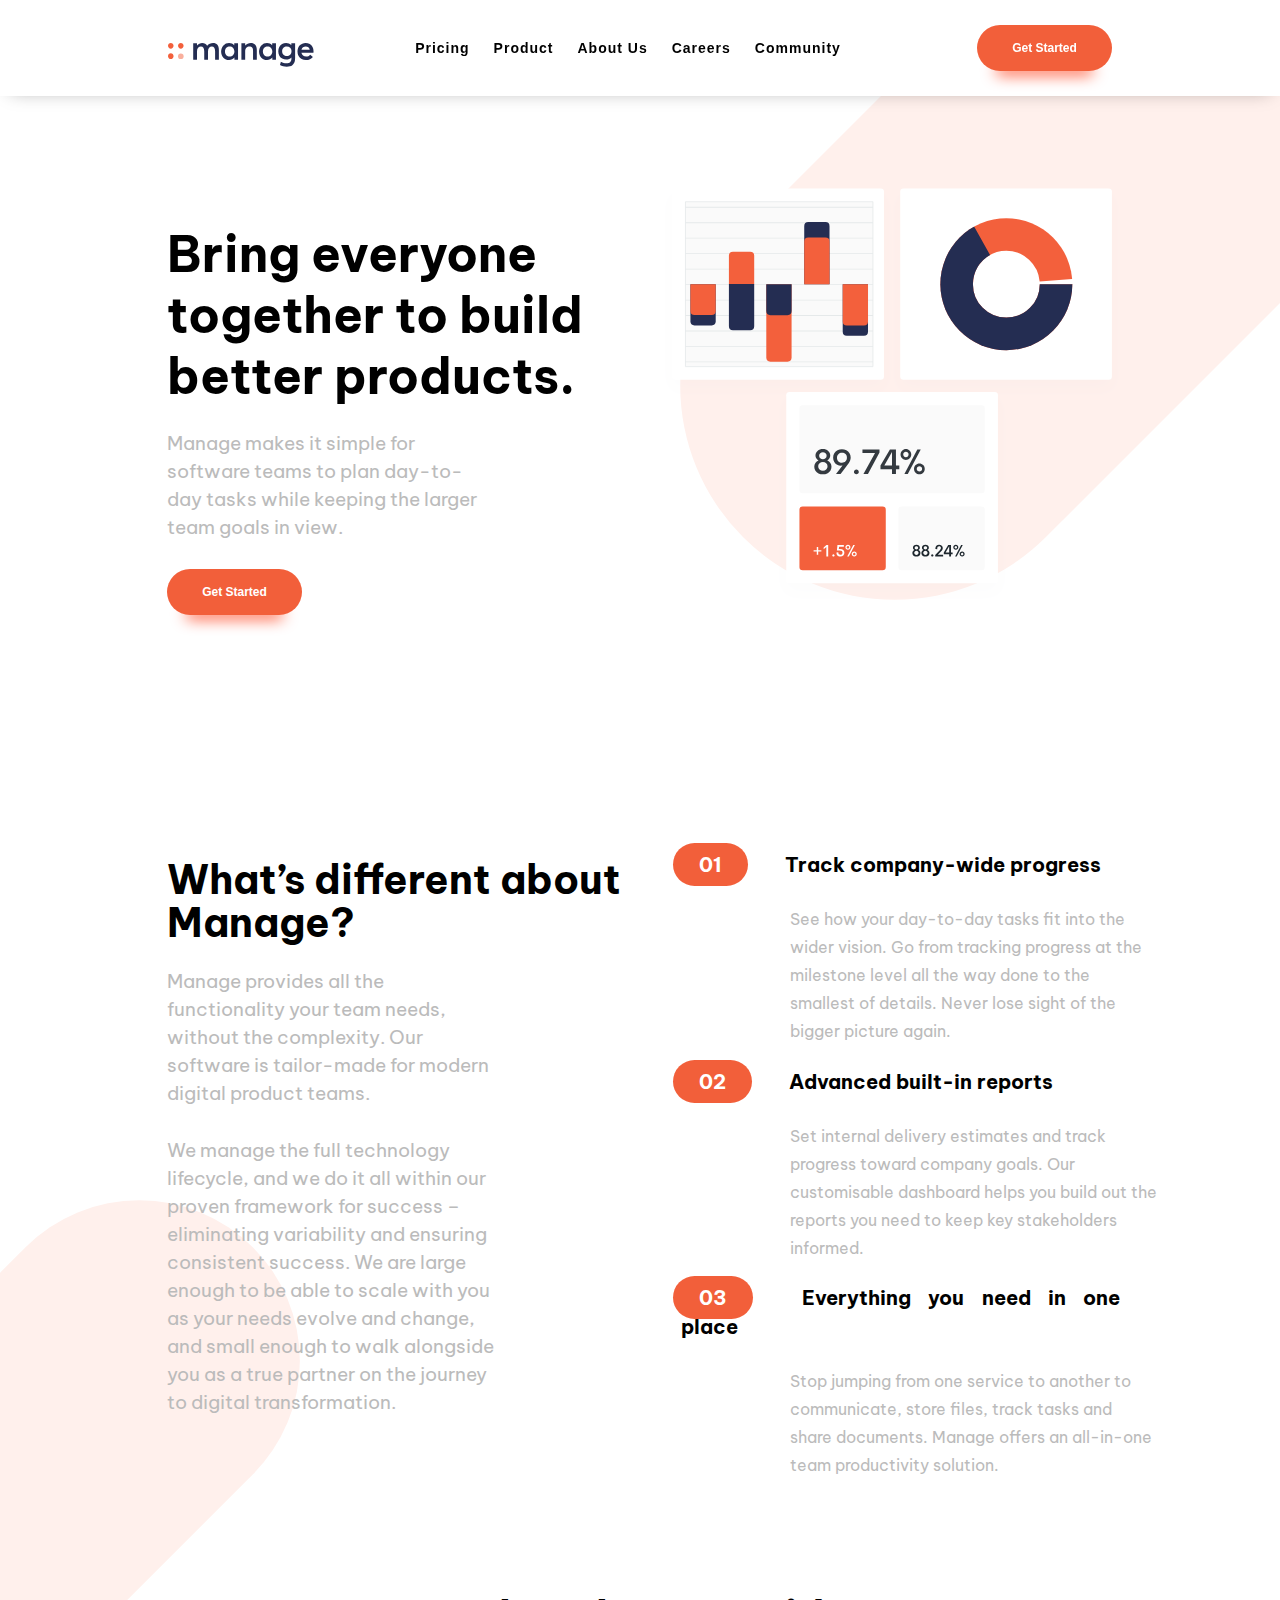
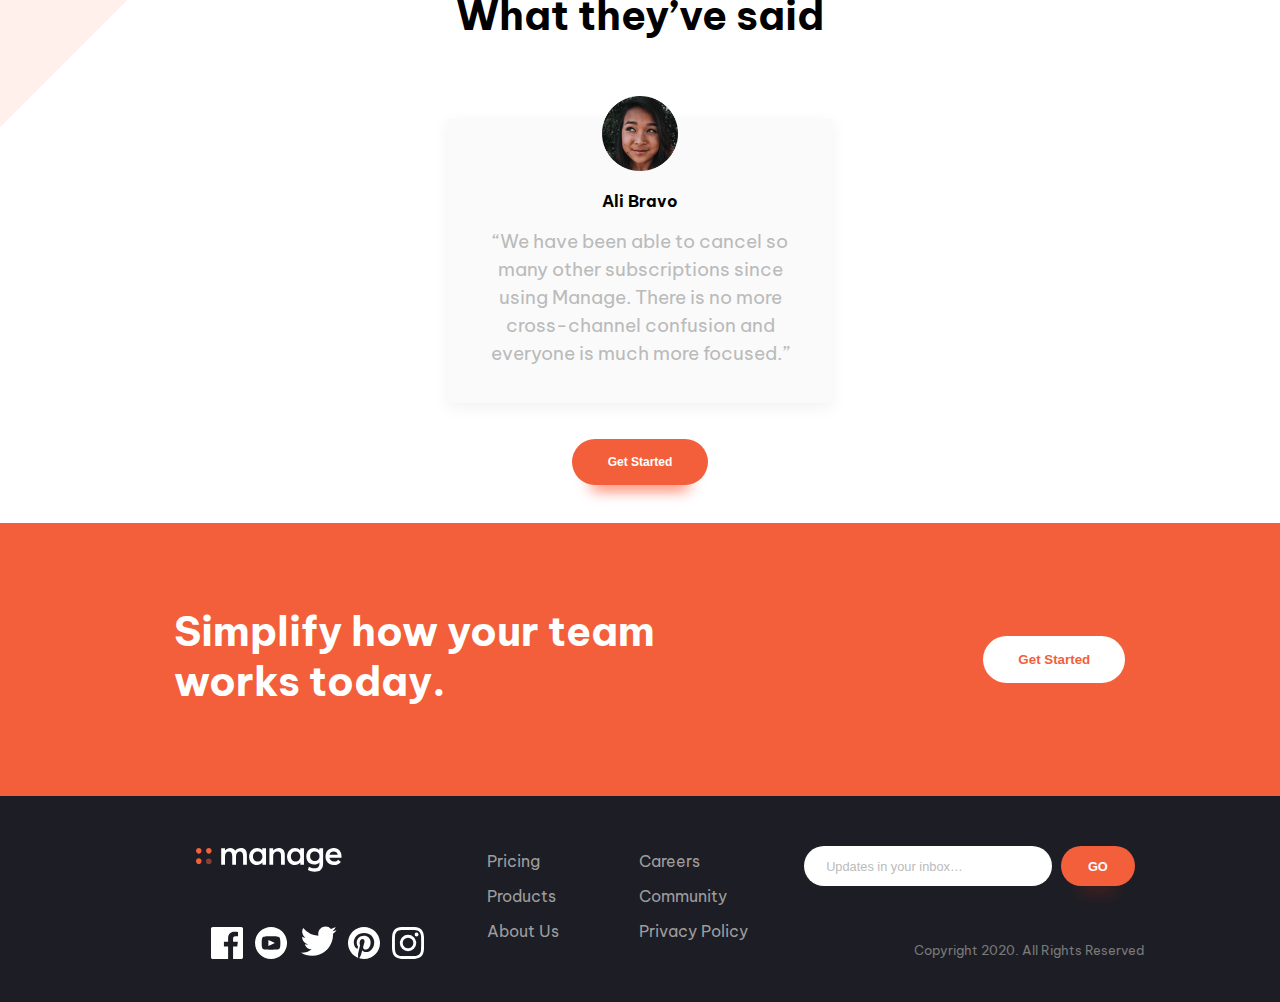
==== index.html @ 32598c89 "Styled locations section on about page" ====
<!DOCTYPE html>
<html lang="en">
<head>
  <meta charset="UTF-8">
  <meta name="viewport" content="width=device-width, initial-scale=1.0"> 

  <link rel="icon" type="image/png" sizes="32x32" href="images/favicon-32x32.png">
  <link href="https://fonts.googleapis.com/css2?family=Be+Vietnam:wght@400;500;700&display=swap" rel="stylesheet"> 
  <link rel="stylesheet" href="styles/style.css">
  <title>Frontend Mentor | Manage landing page</title>
</head>
<body>
  <div class="bg-container">
    <div class="container">
      <div class="header-container">
        <header class="logo">
          <a href="#"><svg xmlns="http://www.w3.org/2000/svg" width="146" height="24"><g fill="none" fill-rule="evenodd"><path fill="#242D52" fill-rule="nonzero" d="M40.014 16.809V8.553c0-1.577.366-2.82 1.098-3.73.733-.91 1.65-1.365 2.75-1.365 2.158 0 3.237 1.577 3.237 4.731v8.62h3.782v-9.58c0-2.415-.5-4.22-1.503-5.417C48.376.615 46.945.017 45.084.017c-1.222 0-2.34.234-3.352.703a6.833 6.833 0 00-2.56 2.043h-.066C38.126.932 36.486.017 34.184.017c-.969 0-1.902.217-2.799.653a6.976 6.976 0 00-2.353 1.878h-.05V.265H25.2v16.527h3.782V8.553c0-1.577.372-2.82 1.115-3.73.743-.91 1.693-1.365 2.849-1.365 2.19 0 3.286 1.577 3.286 4.731v8.62h3.782zm21.101.248c2.246 0 3.997-.827 5.252-2.482h.05v2.217h3.616V.265h-3.782V2.25h-.066C64.93.761 63.23.017 61.082.017a7.76 7.76 0 00-5.681 2.415c-.705.75-1.26 1.66-1.668 2.73a9.589 9.589 0 00-.611 3.44c0 1.258.203 2.416.61 3.475.408 1.059.964 1.952 1.669 2.68a7.348 7.348 0 002.535 1.696 8.325 8.325 0 003.18.604zm.595-3.441c-1.399 0-2.538-.466-3.419-1.398-.88-.932-1.321-2.132-1.321-3.599 0-1.555.454-2.804 1.362-3.747.909-.943 2.04-1.414 3.394-1.414 1.343 0 2.458.493 3.345 1.48.886.988 1.33 2.215 1.33 3.681 0 1.467-.455 2.667-1.363 3.599-.909.932-2.018 1.398-3.328 1.398zm27.112 3.193V7.064c0-2.393-.536-4.166-1.61-5.319C86.14.593 84.655.017 82.762.017a7.373 7.373 0 00-3.056.645 6.958 6.958 0 00-2.477 1.87h-.05V.264h-3.782v16.527h3.782V8.487c0-1.588.388-2.823 1.164-3.706.777-.882 1.814-1.323 3.113-1.323.595 0 1.104.077 1.528.231.424.155.796.406 1.115.753.32.348.556.819.71 1.415.154.595.231 1.323.231 2.183v8.769h3.782zm10.218.248c2.246 0 3.996-.827 5.252-2.482h.05v2.217h3.616V.265h-3.782V2.25h-.066C102.855.761 101.154.017 99.007.017a7.76 7.76 0 00-5.682 2.415c-.704.75-1.26 1.66-1.668 2.73a9.589 9.589 0 00-.61 3.44c0 1.258.203 2.416.61 3.475.408 1.059.964 1.952 1.668 2.68a7.348 7.348 0 002.536 1.696 8.325 8.325 0 003.179.604zm.594-3.441c-1.398 0-2.538-.466-3.418-1.398-.881-.932-1.322-2.132-1.322-3.599 0-1.555.455-2.804 1.363-3.747.908-.943 2.04-1.414 3.394-1.414 1.343 0 2.458.493 3.344 1.48.886.988 1.33 2.215 1.33 3.681 0 1.467-.455 2.667-1.363 3.599-.908.932-2.018 1.398-3.328 1.398zm19.07 10.125c1.2 0 2.274-.14 3.22-.422.947-.281 1.743-.673 2.387-1.175a6.385 6.385 0 001.602-1.844 8.14 8.14 0 00.916-2.383c.188-.86.281-1.803.281-2.829V.265h-3.782v1.737h-.066a7.059 7.059 0 00-2.353-1.49A7.62 7.62 0 00118.142 0c-1.508 0-2.862.358-4.062 1.075-1.2.717-2.134 1.713-2.8 2.987-.666 1.273-.999 2.705-.999 4.293 0 1.61.35 3.038 1.049 4.285.699 1.246 1.66 2.203 2.882 2.87 1.222.667 2.598 1.001 4.129 1.001 2.047 0 3.716-.673 5.004-2.018h.066v1.753c0 1.17-.43 2.14-1.288 2.912-.86.772-2.07 1.158-3.634 1.158-1.068 0-2.006-.132-2.816-.397-.809-.265-1.742-.678-2.799-1.24l-.892 3.341c.925.552 1.966.976 3.122 1.274 1.156.298 2.356.447 3.6.447zm.132-10.72c-1.365 0-2.491-.434-3.377-1.3-.887-.865-1.33-2.026-1.33-3.482 0-1.4.435-2.542 1.305-3.425.87-.882 2.004-1.323 3.402-1.323 1.332 0 2.442.435 3.328 1.307.886.871 1.33 2.002 1.33 3.391 0 1.401-.433 2.556-1.297 3.466-.864.91-1.985 1.365-3.361 1.365zm19.086 4.036c1.542 0 2.899-.281 4.071-.844 1.173-.562 2.133-1.323 2.882-2.283l-2.642-2.266c-1.035 1.301-2.406 1.952-4.113 1.952-1.21 0-2.237-.337-3.08-1.01-.842-.672-1.384-1.593-1.627-2.762h12.024c.066-.397.099-.9.099-1.506 0-1.599-.325-3.027-.975-4.285a7.198 7.198 0 00-2.807-2.961c-1.222-.717-2.632-1.075-4.228-1.075a8.191 8.191 0 00-3.188.62c-.99.414-1.844.99-2.56 1.729-.715.739-1.277 1.638-1.684 2.696-.407 1.06-.611 2.212-.611 3.458 0 1.688.369 3.185 1.106 4.492.738 1.307 1.746 2.308 3.023 3.003 1.277.695 2.714 1.042 4.31 1.042zm3.815-10.274h-8.257c.264-1.059.776-1.878 1.535-2.457.76-.579 1.663-.868 2.709-.868 1.057 0 1.93.298 2.618.893.688.596 1.153 1.406 1.395 2.432z"/><g fill="#F3603C"><path d="M2.786 10.286c1.538 0 2.785 1.279 2.785 2.857C5.571 14.72 4.324 16 2.786 16 1.247 16 0 14.72 0 13.143c0-1.578 1.247-2.857 2.786-2.857zM2.786 0C4.324 0 5.57 1.28 5.57 2.857c0 1.578-1.247 2.857-2.785 2.857C1.247 5.714 0 4.435 0 2.857 0 1.28 1.247 0 2.786 0zm10.028 0C14.353 0 15.6 1.28 15.6 2.857c0 1.578-1.247 2.857-2.786 2.857-1.538 0-2.785-1.279-2.785-2.857C10.029 1.28 11.276 0 12.814 0z"/><ellipse cx="12.814" cy="13.257" opacity=".5" rx="2.786" ry="2.857"/></g></g></svg></a>
        </header>
  
        <nav>
          <ul class="nav-links">
            <li><a href="#">Pricing</a></li>
            <li><a href="#">Product</a></li>
            <li><a href="about.html">About Us</a></li>
            <li><a href="#">Careers</a></li>
            <li><a href="#">Community</a></li>
          </ul>
        </nav>

        <div class="burger hide-for-desktop">
          <div class="line1"></div>
          <div class="line2"></div>
          <div class="line3"></div>
        </div>
  
        <button class="hide-for-mobile button button-fixed">
          Get Started
        </button>
      </div><!--header-container-->
    </div><!--container-->
    
    <div class="hero-headline-container-mobile hero-headline-container-desktop">
      <div class="hero">
        <svg xmlns="http://www.w3.org/2000/svg" xmlns:xlink="http://www.w3.org/1999/xlink" viewBox="0 -41 581 581"><defs><filter id="c" width="126.9%" height="129.8%" x="-13.5%" y="-10.6%" filterUnits="objectBoundingBox"><feOffset dy="10" in="SourceAlpha" result="shadowOffsetOuter1"/><feGaussianBlur in="shadowOffsetOuter1" result="shadowBlurOuter1" stdDeviation="10"/><feColorMatrix in="shadowBlurOuter1" values="0 0 0 0 0.311765745 0 0 0 0 0.336514196 0 0 0 0 0.386011096 0 0 0 0.03 0"/></filter><filter id="e" width="126.9%" height="129.8%" x="-13.5%" y="-10.6%" filterUnits="objectBoundingBox"><feOffset dy="10" in="SourceAlpha" result="shadowOffsetOuter1"/><feGaussianBlur in="shadowOffsetOuter1" result="shadowBlurOuter1" stdDeviation="10"/><feColorMatrix in="shadowBlurOuter1" values="0 0 0 0 0.311765745 0 0 0 0 0.336514196 0 0 0 0 0.386011096 0 0 0 0.03 0"/></filter><filter id="i" width="126.9%" height="129.8%" x="-13.5%" y="-10.6%" filterUnits="objectBoundingBox"><feOffset dy="10" in="SourceAlpha" result="shadowOffsetOuter1"/><feGaussianBlur in="shadowOffsetOuter1" result="shadowBlurOuter1" stdDeviation="10"/><feColorMatrix in="shadowBlurOuter1" values="0 0 0 0 0.311765745 0 0 0 0 0.336514196 0 0 0 0 0.386011096 0 0 0 0.03 0"/></filter><rect id="d" width="260" height="235" x="0" y="0" rx="4"/><rect id="f" width="260" height="235" x="0" y="0" rx="4"/><rect id="j" width="260" height="235" x="0" y="0" rx="4"/><ellipse id="a" cx="81.039" cy="81.034" rx="81.039" ry="81.034"/><ellipse id="b" cx="81.039" cy="81.034" rx="81.039" ry="81.034"/><mask id="g" width="162.078" height="162.069" x="0" y="0" fill="#fff" maskContentUnits="userSpaceOnUse" maskUnits="objectBoundingBox"><use xlink:href="#a"/></mask><mask id="h" width="162.078" height="162.069" x="0" y="0" fill="#fff" maskContentUnits="userSpaceOnUse" maskUnits="objectBoundingBox"><use xlink:href="#b"/></mask></defs><g fill="none" fill-rule="evenodd" transform="translate(20 10)"><use fill="#000" filter="url(#c)" xlink:href="#d"/><use fill="#FFF" xlink:href="#d"/><path fill="#FAFAFA" stroke="#E5E9EA" d="M16.208 16.207h230.286v202.586H16.208z"/><path fill="#E5E9EA" d="M16.208 117.5h230.286v1H16.208zM16.208 136.493h230.286v1H16.208zM16.208 155.485h230.286v1H16.208zM16.208 174.477h230.286v1H16.208zM16.208 41.53h230.286v1H16.208zM16.208 22.538h230.286v1H16.208zM16.208 60.523h230.286v1H16.208zM16.208 79.515h230.286v1H16.208zM16.208 98.508h230.286v1H16.208zM16.208 193.47h230.286v1H16.208zM16.208 212.462h230.286v1H16.208z"/><path fill="#242D52" d="M22.286 117.5h31.065v45.647a5 5 0 01-5 5H27.286a5 5 0 01-5-5V117.5z"/><path fill="#F3603C" d="M22.286 117.5h31.065v32.985a5 5 0 01-5 5H27.286a5 5 0 01-5-5V117.5zM69.558 117.234h31.065V82.658a5 5 0 00-5-5H74.558a5 5 0 00-5 5v34.576z"/><path fill="#242D52" d="M69.558 117.234h31.065v51.99a5 5 0 01-5 5H74.558a5 5 0 01-5-5v-51.99zM162.078 117.5h31.065V46.193a5 5 0 00-5-5h-21.065a5 5 0 00-5 5V117.5z"/><path fill="#F3603C" d="M162.078 117.5h31.065V65.27a5 5 0 00-5-5h-21.065a5 5 0 00-5 5v52.23z"/><g><path fill="#242D52" d="M209.351 117.5h31.065v58.477a5 5 0 01-5 5H214.35a5 5 0 01-5-5V117.5z"/><path fill="#F3603C" d="M209.351 117.5h31.065v45.782a5 5 0 01-5 5H214.35a5 5 0 01-5-5V117.5z"/></g><g><path fill="#F3603C" d="M115.481 117.5h31.065v90.216a5 5 0 01-5 5H120.48a5 5 0 01-5-5V117.5z"/><path fill="#242D52" d="M115.481 117.5h31.065v33.086a5 5 0 01-5 5H120.48a5 5 0 01-5-5V117.5z"/></g><g transform="translate(280)"><use fill="#000" filter="url(#e)" xlink:href="#f"/><use fill="#FFF" xlink:href="#f"/><g transform="translate(49.299 36.466)"><ellipse cx="81.039" cy="81.034" stroke="#FFF" stroke-width="40" rx="61.039" ry="61.034"/><use stroke="#F3603C" stroke-dasharray="502" stroke-width="80" mask="url(#g)" xlink:href="#a"/><use stroke="#242D52" stroke-dasharray="340" stroke-width="80" mask="url(#h)" xlink:href="#b"/></g></g><g transform="translate(140 250)"><use fill="#000" filter="url(#i)" xlink:href="#j"/><use fill="#FFF" xlink:href="#j"/><g transform="translate(16.208 140.46)"><rect width="106.026" height="78.333" fill="#F3603C" rx="4"/><path fill="#FFF" fill-rule="nonzero" d="M23.044 59.413v-3.907h3.897v-1.78h-3.897v-3.908h-1.781v3.907h-3.908v1.78h3.908v3.908h1.78zm12.264 2.038V47.345H33.15l-3.433 2.997v2.374l3.314-2.977V61.45h2.276zm6.437.198c.382 0 .71-.135.984-.406.274-.27.41-.597.41-.98 0-.382-.136-.71-.41-.983a1.343 1.343 0 00-.984-.41c-.376 0-.702.136-.98.41a1.335 1.335 0 00-.415.984c0 .376.139.7.416.974.277.274.603.41.979.41zm8.584-.01c1.45 0 2.623-.444 3.517-1.33.893-.888 1.34-2.053 1.34-3.497 0-1.438-.438-2.544-1.316-3.32-.877-.774-2.199-1.161-3.966-1.161H48.36l.307-2.918h5.876v-2.058H46.68l-.732 6.914h3.63c2.21 0 3.314.874 3.314 2.622 0 .791-.232 1.43-.697 1.914-.465.485-1.103.727-1.915.727-.705 0-1.307-.205-1.805-.613-.498-.41-.747-1.023-.747-1.84 0-.165.023-.403.07-.712l-2.286.138c-.033.284-.05.521-.05.712 0 .917.228 1.716.683 2.399a4.204 4.204 0 001.771 1.523c.726.333 1.53.5 2.414.5zm9.207-8.29a2.96 2.96 0 002.186-.91c.6-.613.9-1.348.9-2.205 0-.851-.3-1.58-.9-2.187a2.96 2.96 0 00-2.186-.91c-.85 0-1.58.304-2.186.91a2.981 2.981 0 00-.91 2.187c0 .863.302 1.599.905 2.205.603.607 1.334.91 2.191.91zm1.088 8.112l7.46-14.136h-1.98l-7.438 14.136h1.958zm-1.088-9.684c-.422 0-.785-.15-1.088-.45a1.48 1.48 0 01-.455-1.093c0-.43.152-.79.455-1.084a1.51 1.51 0 011.088-.44c.429 0 .792.149 1.088.445.297.297.445.656.445 1.079 0 .428-.146.793-.44 1.093-.293.3-.658.45-1.093.45zm7.785 9.842c.851 0 1.575-.303 2.172-.91a3.006 3.006 0 00.895-2.186c0-.857-.3-1.588-.9-2.191a2.945 2.945 0 00-2.167-.905c-.857 0-1.589.301-2.196.905a2.976 2.976 0 00-.91 2.191c0 .857.302 1.588.905 2.191.604.603 1.338.905 2.201.905zm0-1.563c-.435 0-.8-.15-1.098-.45a1.485 1.485 0 01-.445-1.083c0-.435.149-.801.445-1.098a1.492 1.492 0 011.098-.445c.416 0 .777.151 1.084.455.306.303.46.666.46 1.088 0 .422-.152.783-.455 1.083-.304.3-.666.45-1.089.45z"/></g><g transform="translate(137.766 140.46)"><rect width="106.026" height="78.333" fill="#FAFAFA" rx="4"/><path fill="#1E272E" fill-rule="nonzero" d="M22.104 61.639c.936 0 1.777-.168 2.522-.505a4.186 4.186 0 001.776-1.503c.439-.66.658-1.421.658-2.285 0-.85-.218-1.593-.653-2.226a4.118 4.118 0 00-1.77-1.444c.527-.31.942-.714 1.246-1.212a3.14 3.14 0 00.455-1.667c0-1.068-.4-1.943-1.202-2.626-.801-.682-1.812-1.024-3.032-1.024-1.24 0-2.262.34-3.067 1.02-.804.678-1.207 1.555-1.207 2.63 0 .614.155 1.17.465 1.667.31.498.736.902 1.276 1.212-.758.323-1.353.801-1.785 1.434-.432.633-.648 1.379-.648 2.236 0 .864.22 1.625.658 2.285a4.147 4.147 0 001.78 1.498c.749.34 1.591.51 2.528.51zm0-8.665c-.607 0-1.118-.197-1.533-.589a1.926 1.926 0 01-.624-1.459c0-.567.208-1.044.624-1.43.415-.385.926-.578 1.533-.578.6 0 1.108.193 1.523.579.416.385.624.862.624 1.429 0 .574-.21 1.058-.629 1.454a2.131 2.131 0 01-1.518.594zm0 6.607c-.772 0-1.411-.227-1.92-.682-.507-.455-.761-1.062-.761-1.82 0-.745.254-1.342.762-1.79.508-.45 1.147-.673 1.919-.673.758 0 1.391.224 1.9.672.507.449.761 1.046.761 1.79 0 .753-.254 1.358-.762 1.816-.508.458-1.14.687-1.9.687zM33.18 61.64c.936 0 1.777-.168 2.522-.505a4.186 4.186 0 001.776-1.503c.439-.66.658-1.421.658-2.285 0-.85-.218-1.593-.653-2.226a4.118 4.118 0 00-1.77-1.444c.527-.31.942-.714 1.246-1.212a3.14 3.14 0 00.455-1.667c0-1.068-.4-1.943-1.202-2.626-.801-.682-1.812-1.024-3.032-1.024-1.24 0-2.262.34-3.067 1.02-.804.678-1.207 1.555-1.207 2.63 0 .614.155 1.17.465 1.667.31.498.736.902 1.276 1.212-.758.323-1.353.801-1.785 1.434-.432.633-.648 1.379-.648 2.236 0 .864.22 1.625.658 2.285a4.147 4.147 0 001.78 1.498c.749.34 1.591.51 2.528.51zm0-8.665c-.607 0-1.118-.197-1.534-.589a1.926 1.926 0 01-.623-1.459c0-.567.208-1.044.623-1.43.416-.385.927-.578 1.534-.578.6 0 1.108.193 1.523.579.416.385.623.862.623 1.429 0 .574-.209 1.058-.628 1.454a2.131 2.131 0 01-1.518.594zm0 6.607c-.772 0-1.412-.227-1.92-.682-.507-.455-.761-1.062-.761-1.82 0-.745.254-1.342.762-1.79.507-.45 1.147-.673 1.919-.673.758 0 1.391.224 1.9.672.507.449.76 1.046.76 1.79 0 .753-.253 1.358-.76 1.816-.509.458-1.142.687-1.9.687zm8.435 2.068c.383 0 .711-.135.985-.406.273-.27.41-.597.41-.98 0-.382-.137-.71-.41-.983a1.343 1.343 0 00-.985-.41c-.375 0-.702.136-.979.41a1.335 1.335 0 00-.415.984c0 .376.138.7.415.974.277.274.604.41.98.41zm13.313-.198v-2.058h-6.51l4.146-4.293c.666-.692 1.154-1.342 1.464-1.948.31-.607.465-1.27.465-1.989 0-1.253-.419-2.238-1.257-2.957-.837-.72-1.915-1.079-3.234-1.079-1.405 0-2.52.393-3.344 1.178-.824.784-1.237 1.909-1.237 3.373v.791l2.266.218v-1.039c0-.917.207-1.584.623-2.003.415-.419.983-.628 1.701-.628.686 0 1.23.19 1.633.569.402.379.603.908.603 1.587 0 .877-.471 1.8-1.414 2.77l-5.64 5.787v1.721h9.735zm9.702 0v-2.76h1.939v-2.048h-1.94v-9.298H61.16l-5.431 9.289v2.057h6.628v2.76h2.275zm-2.275-4.808h-4.412l4.412-7.834v7.834zm8.129-3.294a2.96 2.96 0 002.186-.91c.6-.613.9-1.348.9-2.205 0-.851-.3-1.58-.9-2.187a2.96 2.96 0 00-2.186-.91c-.851 0-1.58.304-2.187.91a2.981 2.981 0 00-.91 2.187c0 .863.302 1.599.905 2.205.604.607 1.334.91 2.192.91zm1.088 8.112l7.459-14.136h-1.979l-7.439 14.136h1.959zm-1.088-9.684c-.422 0-.785-.15-1.089-.45a1.48 1.48 0 01-.455-1.093c0-.43.152-.79.455-1.084a1.51 1.51 0 011.089-.44c.428 0 .791.149 1.088.445.297.297.445.656.445 1.079 0 .428-.147.793-.44 1.093-.294.3-.658.45-1.093.45zm7.785 9.842c.85 0 1.574-.303 2.171-.91a3.006 3.006 0 00.896-2.186c0-.857-.3-1.588-.9-2.191a2.945 2.945 0 00-2.167-.905c-.857 0-1.59.301-2.196.905a2.976 2.976 0 00-.91 2.191c0 .857.301 1.588.905 2.191.603.603 1.337.905 2.2.905zm0-1.563c-.435 0-.801-.15-1.098-.45a1.485 1.485 0 01-.445-1.083c0-.435.148-.801.445-1.098a1.492 1.492 0 011.098-.445c.415 0 .776.151 1.083.455.307.303.46.666.46 1.088 0 .422-.152.783-.455 1.083-.303.3-.666.45-1.088.45z"/></g><g transform="translate(16.208 16.207)"><rect width="227.584" height="108.046" fill="#FAFAFA" rx="4"/><path fill="#343A40" fill-rule="nonzero" d="M28.786 84.812c1.998 0 3.791-.359 5.381-1.076 1.59-.732 2.853-1.801 3.788-3.208.936-1.407 1.404-3.032 1.404-4.875 0-1.815-.465-3.397-1.393-4.748-.929-1.35-2.188-2.377-3.778-3.08 1.126-.662 2.012-1.524 2.66-2.586.647-1.062.97-2.247.97-3.556 0-2.279-.855-4.146-2.564-5.602-1.71-1.457-3.865-2.185-6.468-2.185-2.645 0-4.826.725-6.542 2.174-1.717 1.449-2.575 3.32-2.575 5.613 0 1.309.33 2.494.992 3.556.661 1.062 1.568 1.924 2.722 2.585-1.618.69-2.888 1.71-3.81 3.06-.92 1.35-1.381 2.94-1.381 4.77 0 1.842.467 3.467 1.403 4.874.936 1.407 2.202 2.473 3.799 3.197 1.597.725 3.394 1.087 5.392 1.087zm0-18.486c-1.295 0-2.385-.419-3.271-1.256-.887-.837-1.33-1.874-1.33-3.112 0-1.21.443-2.227 1.33-3.05.886-.823 1.976-1.234 3.27-1.234 1.281 0 2.364.411 3.25 1.234.887.823 1.33 1.84 1.33 3.05 0 1.224-.446 2.258-1.34 3.102-.893.844-1.973 1.266-3.24 1.266zm0 14.097c-1.646 0-3.011-.486-4.094-1.457-1.084-.97-1.625-2.265-1.625-3.882 0-1.59.541-2.863 1.625-3.82 1.083-.957 2.448-1.435 4.094-1.435 1.618 0 2.968.478 4.052 1.435 1.083.957 1.625 2.23 1.625 3.82 0 1.603-.542 2.894-1.625 3.872-1.084.978-2.434 1.467-4.052 1.467zm21.737 3.988l9.729-12.873c1.772-2.391 2.659-4.818 2.659-7.28 0-1.97-.479-3.746-1.435-5.329a9.904 9.904 0 00-3.894-3.682c-1.64-.872-3.458-1.308-5.455-1.308-1.956 0-3.753.432-5.392 1.297-1.64.866-2.948 2.104-3.926 3.714-.978 1.611-1.46 3.423-1.445 5.434.014 1.97.482 3.718 1.403 5.244.922 1.527 2.107 2.684 3.556 3.472a9.656 9.656 0 004.685 1.182c.661 0 1.294-.064 1.9-.19l-8.02 10.319h5.635zm1.73-13.76c-1.8 0-3.274-.565-4.421-1.698-1.147-1.132-1.727-2.62-1.741-4.463-.014-1.815.563-3.289 1.73-4.421 1.168-1.133 2.645-1.699 4.432-1.699 1.815 0 3.278.549 4.39 1.646 1.111 1.098 1.667 2.575 1.667 4.432 0 1.758-.566 3.232-1.699 4.42-1.132 1.19-2.585 1.784-4.358 1.784zm17.664 14.182c.816 0 1.516-.288 2.1-.865a2.83 2.83 0 00.876-2.09c0-.815-.292-1.515-.876-2.1a2.864 2.864 0 00-2.1-.875c-.802 0-1.498.292-2.09.876-.59.584-.885 1.284-.885 2.1 0 .801.295 1.494.886 2.078.59.584 1.287.876 2.09.876zm14.224-.422l14.16-26.23v-3.863H77.389v4.369h15.448L78.612 84.41h5.53zm34.378 0v-5.888h4.137v-4.368h-4.137V54.318h-7.407L99.526 74.134v4.39h14.14v5.887h4.853zm-4.853-10.256h-9.413l9.413-16.713v16.713zm17.094-7.027c1.829 0 3.383-.647 4.664-1.942 1.28-1.308 1.92-2.877 1.92-4.706 0-1.814-.64-3.369-1.92-4.663-1.28-1.295-2.835-1.942-4.664-1.942-1.815 0-3.37.647-4.664 1.942-1.295 1.294-1.942 2.849-1.942 4.663 0 1.843.644 3.412 1.931 4.706 1.288 1.295 2.846 1.942 4.675 1.942zm2.321 17.304l15.913-30.156h-4.221l-15.87 30.156h4.178zm-2.321-20.66c-.9 0-1.675-.32-2.322-.96a3.157 3.157 0 01-.97-2.332c0-.914.323-1.684.97-2.31a3.222 3.222 0 012.322-.94c.914 0 1.688.317 2.321.95.633.633.95 1.4.95 2.3 0 .915-.313 1.692-.94 2.332-.625.64-1.403.96-2.331.96zm16.609 20.998c1.814 0 3.359-.647 4.632-1.942 1.273-1.294 1.91-2.849 1.91-4.663 0-1.83-.64-3.387-1.92-4.675-1.281-1.287-2.822-1.93-4.622-1.93-1.83 0-3.391.643-4.686 1.93-1.294 1.288-1.941 2.846-1.941 4.675 0 1.828.644 3.386 1.93 4.674 1.288 1.287 2.853 1.93 4.697 1.93zm0-3.335c-.93 0-1.71-.32-2.343-.96a3.168 3.168 0 01-.95-2.31c0-.929.317-1.71.95-2.343s1.414-.95 2.343-.95c.886 0 1.656.324 2.31.971.655.647.982 1.421.982 2.322 0 .9-.324 1.67-.971 2.31-.647.64-1.421.96-2.321.96z"/></g></g></g></svg>
      </div>
    
      <article class="headline">
        <h1>Bring everyone together to build better products.</h1>
        <p class="text-paragraph headline-text">Manage makes it simple for software teams to plan day-to-day 
          tasks while keeping the larger team goals in view.</p>
        <button class="button">Get Started</button>
      </article>
    </div>
    
    <div class="main-content-container-mobile main-content-container-desktop">
      
      <div class="main-content">
        <h2>What’s different about Manage?</h2>
        <p class="text-paragraph main-text-h2">Manage provides all the functionality your team needs, without 
          the complexity. Our software is tailor-made for modern digital 
          product teams.</p>
        <p class="text-paragraph main-text-h2">We manage the full technology lifecycle, and we do it all within our proven framework for success – eliminating variability and ensuring consistent success. We are large enough to be able to scale with you as your needs evolve and change, and small enough to walk alongside you as a true partner on the journey to digital transformation.</p>
      </div>
    
      <div class="main-content-list">
        <h3><span class="main-content-h3-numbers">01</span> Track company-wide progress</h3>
        <p class="text-paragraph main-text-h3">See how your day-to-day tasks fit into the wider vision. Go from 
          tracking progress at the milestone level all the way done to the 
          smallest of details. Never lose sight of the bigger picture again.</p>
    
        <h3><span class="main-content-h3-numbers">02</span> Advanced built-in reports</h3>
        <p class="text-paragraph main-text-h3">Set internal delivery estimates and track progress toward company 
          goals. Our customisable dashboard helps you build out the reports 
          you need to keep key stakeholders informed.</p>
    
        <h3><span class="main-content-h3-numbers">03</span> Everything you need in one place</h3>
        <p class="text-paragraph main-text-h3">Stop jumping from one service to another to communicate, store files, 
          track tasks and share documents. Manage offers an all-in-one team 
          productivity solution.</p>
      </div>
    </div>
  
    <section class="reviews">
      <h2>What they’ve said</h2>
  
      <div class="slider">
        <div class="slider-img">
          <img src="images/avatar-ali.png" alt="Ali Bravo" width="75" height="75">
          <p class="reviews-name">Ali Bravo</p>
          <p class="text-paragraph reviews-text">“We have been able to cancel so many other subscriptions since using 
            Manage. There is no more cross-channel confusion and everyone is much 
            more focused.”</p>
        </div>
    
        <div class="slider-img">
          <img src="images/avatar-anisha.png" alt="Anisha Li" width="75" height="75">
          <p class="reviews-name">Anisha Li</p>
          <p class="text-paragraph reviews-text">“Manage has supercharged our team’s workflow. The ability to maintain 
            visibility on larger milestones at all times keeps everyone motivated.”</p>
        </div>
        
        <div class="slider-img">
          <img src="images/avatar-richard.png" alt="Richard Watts" width="75" height="75">
          <p class="reviews-name">Richard Watts</p>
          <p class="text-paragraph reviews-text">“Manage allows us to provide structure and process. It keeps us organized 
            and focused. I can’t stop recommending them to everyone I talk to!”</p>
        </div>
    
        <div class="slider-img">
          <img src="images/avatar-shanai.png" alt="Shanai Gough" width="75" height="75">
          <p class="reviews-name">Shanai Gough</p>
          <p class="text-paragraph reviews-text">“Their software allows us to track, manage and collaborate on our projects 
            from anywhere. It keeps the whole team in-sync without being intrusive.”</p>
        </div>
      </div><!---reviews end-->
  
      <button class="button reviews-button">Get Started</button>
    </section>
    
    <div class="call-to-action">
      <p class="call-to-action-text">Simplify how your team <br> works today.</p>
      <button class="button-white">Get Started</button>
    </div>
  
    <footer>
        <div class="input-container">
          <input class="input" type="email" name="email" id="email" value="Updates in your inbox…">
          <button class="button input-button">GO</button>
        </div>
        <div class="footer-nav">
          <ul class="footer-nav-left">
            <li><a href="#">Pricing</a></li>
            <li><a href="#">Products</a></li>
            <li><a href="about.html">About Us</a></li>
          </ul>
          <ul class="footer-nav-right">
            <li><a href="#">Careers</a></li>
            <li><a href="#">Community</a></li>
            <li><a href="#">Privacy Policy</a></li>
          </ul>
        </div>
        <div class="footer-social">
          <a href="#" id="social-btn-fb"><svg xmlns="http://www.w3.org/2000/svg" width="32" height="32" viewBox="0 0 20 20"><path fill="#FFF" d="M18.896 0H1.104C.494 0 0 .494 0 1.104v17.793C0 19.506.494 20 1.104 20h9.58v-7.745H8.076V9.237h2.606V7.01c0-2.583 1.578-3.99 3.883-3.99 1.104 0 2.052.082 2.329.119v2.7h-1.598c-1.254 0-1.496.597-1.496 1.47v1.928h2.989l-.39 3.018h-2.6V20h5.098c.608 0 1.102-.494 1.102-1.104V1.104C20 .494 19.506 0 18.896 0z"/></svg></a>
          
          <a href="#" id="social-btn-yt"><svg xmlns="http://www.w3.org/2000/svg" width="33" height="32" viewBox="0 0 20 20"><path fill="#FFF" d="M10.333 0c-5.522 0-10 4.478-10 10 0 5.523 4.478 10 10 10 5.523 0 10-4.477 10-10 0-5.522-4.477-10-10-10zm3.701 14.077c-1.752.12-5.653.12-7.402 0C4.735 13.947 4.514 13.018 4.5 10c.014-3.024.237-3.947 2.132-4.077 1.749-.12 5.651-.12 7.402 0 1.898.13 2.118 1.059 2.133 4.077-.015 3.024-.238 3.947-2.133 4.077zM8.667 8.048l4.097 1.949-4.097 1.955V8.048z"/></svg></a>
          
          <a href="#" id="social-btn-tw"><svg xmlns="http://www.w3.org/2000/svg" width="39" height="36" viewBox="0 0 20 20"><path fill="#FFF" d="M20.667 2.797a8.192 8.192 0 01-2.357.646 4.11 4.11 0 001.804-2.27 8.22 8.22 0 01-2.606.996A4.096 4.096 0 0014.513.873c-2.649 0-4.595 2.472-3.997 5.038a11.648 11.648 0 01-8.457-4.287 4.109 4.109 0 001.27 5.478A4.086 4.086 0 011.47 6.59c-.045 1.901 1.317 3.68 3.29 4.075a4.113 4.113 0 01-1.853.07 4.106 4.106 0 003.834 2.85 8.25 8.25 0 01-6.075 1.7 11.616 11.616 0 006.29 1.843c7.618 0 11.922-6.434 11.662-12.205a8.354 8.354 0 002.048-2.124z"/></svg></a>
          
          <a href="#" id="social-btn-pt"><svg xmlns="http://www.w3.org/2000/svg" width="32" height="32" viewBox="0 0 20 20"><path fill="#FFF" d="M10 0C4.478 0 0 4.477 0 10c0 4.237 2.636 7.855 6.356 9.312-.088-.791-.167-2.005.035-2.868.182-.78 1.172-4.97 1.172-4.97s-.299-.6-.299-1.486c0-1.39.806-2.428 1.81-2.428.852 0 1.264.64 1.264 1.408 0 .858-.545 2.14-.828 3.33-.236.995.5 1.807 1.48 1.807 1.778 0 3.144-1.874 3.144-4.58 0-2.393-1.72-4.068-4.177-4.068-2.845 0-4.515 2.135-4.515 4.34 0 .859.331 1.781.745 2.281a.3.3 0 01.069.288l-.278 1.133c-.044.183-.145.223-.335.134-1.249-.581-2.03-2.407-2.03-3.874 0-3.154 2.292-6.052 6.608-6.052 3.469 0 6.165 2.473 6.165 5.776 0 3.447-2.173 6.22-5.19 6.22-1.013 0-1.965-.525-2.291-1.148l-.623 2.378c-.226.869-.835 1.958-1.244 2.621.937.29 1.931.446 2.962.446 5.522 0 10-4.477 10-10S15.522 0 10 0z"/></svg></a>
          
          <a href="#" id="social-btn-ig"><svg xmlns="http://www.w3.org/2000/svg" width="33" height="32" viewBox="0 0 20 20"><path fill="#FFF" d="M10.333 1.802c2.67 0 2.987.01 4.042.059 2.71.123 3.976 1.409 4.1 4.099.048 1.054.057 1.37.057 4.04 0 2.672-.01 2.988-.058 4.042-.124 2.687-1.386 3.975-4.099 4.099-1.055.048-1.37.058-4.042.058-2.67 0-2.986-.01-4.04-.058-2.717-.124-3.976-1.416-4.1-4.1-.048-1.054-.058-1.37-.058-4.041 0-2.67.01-2.986.058-4.04.124-2.69 1.387-3.977 4.1-4.1 1.054-.048 1.37-.058 4.04-.058zm0-1.802C7.618 0 7.278.012 6.211.06 2.579.227.56 2.242.394 5.877.345 6.944.334 7.284.334 10s.011 3.057.06 4.123c.166 3.632 2.181 5.65 5.816 5.817 1.068.048 1.408.06 4.123.06 2.716 0 3.057-.012 4.124-.06 3.628-.167 5.651-2.182 5.816-5.817.049-1.066.06-1.407.06-4.123s-.011-3.056-.06-4.122C20.11 2.249 18.093.228 14.458.06 13.39.01 13.049 0 10.333 0zm0 4.865a5.135 5.135 0 100 10.27 5.135 5.135 0 000-10.27zm0 8.468a3.333 3.333 0 110-6.666 3.333 3.333 0 010 6.666zm5.339-9.87a1.2 1.2 0 10-.001 2.4 1.2 1.2 0 000-2.4z"/></svg></a>
        </div>
    
        <a class="footer-logo" href="#"><svg xmlns="http://www.w3.org/2000/svg" width="146" height="24"><g fill="none" fill-rule="evenodd"><path fill="#ffffff" fill-rule="nonzero" d="M40.014 16.809V8.553c0-1.577.366-2.82 1.098-3.73.733-.91 1.65-1.365 2.75-1.365 2.158 0 3.237 1.577 3.237 4.731v8.62h3.782v-9.58c0-2.415-.5-4.22-1.503-5.417C48.376.615 46.945.017 45.084.017c-1.222 0-2.34.234-3.352.703a6.833 6.833 0 00-2.56 2.043h-.066C38.126.932 36.486.017 34.184.017c-.969 0-1.902.217-2.799.653a6.976 6.976 0 00-2.353 1.878h-.05V.265H25.2v16.527h3.782V8.553c0-1.577.372-2.82 1.115-3.73.743-.91 1.693-1.365 2.849-1.365 2.19 0 3.286 1.577 3.286 4.731v8.62h3.782zm21.101.248c2.246 0 3.997-.827 5.252-2.482h.05v2.217h3.616V.265h-3.782V2.25h-.066C64.93.761 63.23.017 61.082.017a7.76 7.76 0 00-5.681 2.415c-.705.75-1.26 1.66-1.668 2.73a9.589 9.589 0 00-.611 3.44c0 1.258.203 2.416.61 3.475.408 1.059.964 1.952 1.669 2.68a7.348 7.348 0 002.535 1.696 8.325 8.325 0 003.18.604zm.595-3.441c-1.399 0-2.538-.466-3.419-1.398-.88-.932-1.321-2.132-1.321-3.599 0-1.555.454-2.804 1.362-3.747.909-.943 2.04-1.414 3.394-1.414 1.343 0 2.458.493 3.345 1.48.886.988 1.33 2.215 1.33 3.681 0 1.467-.455 2.667-1.363 3.599-.909.932-2.018 1.398-3.328 1.398zm27.112 3.193V7.064c0-2.393-.536-4.166-1.61-5.319C86.14.593 84.655.017 82.762.017a7.373 7.373 0 00-3.056.645 6.958 6.958 0 00-2.477 1.87h-.05V.264h-3.782v16.527h3.782V8.487c0-1.588.388-2.823 1.164-3.706.777-.882 1.814-1.323 3.113-1.323.595 0 1.104.077 1.528.231.424.155.796.406 1.115.753.32.348.556.819.71 1.415.154.595.231 1.323.231 2.183v8.769h3.782zm10.218.248c2.246 0 3.996-.827 5.252-2.482h.05v2.217h3.616V.265h-3.782V2.25h-.066C102.855.761 101.154.017 99.007.017a7.76 7.76 0 00-5.682 2.415c-.704.75-1.26 1.66-1.668 2.73a9.589 9.589 0 00-.61 3.44c0 1.258.203 2.416.61 3.475.408 1.059.964 1.952 1.668 2.68a7.348 7.348 0 002.536 1.696 8.325 8.325 0 003.179.604zm.594-3.441c-1.398 0-2.538-.466-3.418-1.398-.881-.932-1.322-2.132-1.322-3.599 0-1.555.455-2.804 1.363-3.747.908-.943 2.04-1.414 3.394-1.414 1.343 0 2.458.493 3.344 1.48.886.988 1.33 2.215 1.33 3.681 0 1.467-.455 2.667-1.363 3.599-.908.932-2.018 1.398-3.328 1.398zm19.07 10.125c1.2 0 2.274-.14 3.22-.422.947-.281 1.743-.673 2.387-1.175a6.385 6.385 0 001.602-1.844 8.14 8.14 0 00.916-2.383c.188-.86.281-1.803.281-2.829V.265h-3.782v1.737h-.066a7.059 7.059 0 00-2.353-1.49A7.62 7.62 0 00118.142 0c-1.508 0-2.862.358-4.062 1.075-1.2.717-2.134 1.713-2.8 2.987-.666 1.273-.999 2.705-.999 4.293 0 1.61.35 3.038 1.049 4.285.699 1.246 1.66 2.203 2.882 2.87 1.222.667 2.598 1.001 4.129 1.001 2.047 0 3.716-.673 5.004-2.018h.066v1.753c0 1.17-.43 2.14-1.288 2.912-.86.772-2.07 1.158-3.634 1.158-1.068 0-2.006-.132-2.816-.397-.809-.265-1.742-.678-2.799-1.24l-.892 3.341c.925.552 1.966.976 3.122 1.274 1.156.298 2.356.447 3.6.447zm.132-10.72c-1.365 0-2.491-.434-3.377-1.3-.887-.865-1.33-2.026-1.33-3.482 0-1.4.435-2.542 1.305-3.425.87-.882 2.004-1.323 3.402-1.323 1.332 0 2.442.435 3.328 1.307.886.871 1.33 2.002 1.33 3.391 0 1.401-.433 2.556-1.297 3.466-.864.91-1.985 1.365-3.361 1.365zm19.086 4.036c1.542 0 2.899-.281 4.071-.844 1.173-.562 2.133-1.323 2.882-2.283l-2.642-2.266c-1.035 1.301-2.406 1.952-4.113 1.952-1.21 0-2.237-.337-3.08-1.01-.842-.672-1.384-1.593-1.627-2.762h12.024c.066-.397.099-.9.099-1.506 0-1.599-.325-3.027-.975-4.285a7.198 7.198 0 00-2.807-2.961c-1.222-.717-2.632-1.075-4.228-1.075a8.191 8.191 0 00-3.188.62c-.99.414-1.844.99-2.56 1.729-.715.739-1.277 1.638-1.684 2.696-.407 1.06-.611 2.212-.611 3.458 0 1.688.369 3.185 1.106 4.492.738 1.307 1.746 2.308 3.023 3.003 1.277.695 2.714 1.042 4.31 1.042zm3.815-10.274h-8.257c.264-1.059.776-1.878 1.535-2.457.76-.579 1.663-.868 2.709-.868 1.057 0 1.93.298 2.618.893.688.596 1.153 1.406 1.395 2.432z"/><g fill="#F3603C"><path d="M2.786 10.286c1.538 0 2.785 1.279 2.785 2.857C5.571 14.72 4.324 16 2.786 16 1.247 16 0 14.72 0 13.143c0-1.578 1.247-2.857 2.786-2.857zM2.786 0C4.324 0 5.57 1.28 5.57 2.857c0 1.578-1.247 2.857-2.785 2.857C1.247 5.714 0 4.435 0 2.857 0 1.28 1.247 0 2.786 0zm10.028 0C14.353 0 15.6 1.28 15.6 2.857c0 1.578-1.247 2.857-2.786 2.857-1.538 0-2.785-1.279-2.785-2.857C10.029 1.28 11.276 0 12.814 0z"/><ellipse cx="12.814" cy="13.257" opacity=".5" rx="2.786" ry="2.857"/></g></g></svg></a>
        
        <p class="footer-text footer-copyright">Copyright 2020. All Rights Reserved</p>

    </footer>
  </div>
  <script type="text/javascript" src="scripts/script.js"></script>
</body>
</html>
---- styles/style.css ----
html {
  max-width: 100vw;
  -webkit-box-sizing: border-box;
          box-sizing: border-box;
}

*, *::before, *::after {
  -webkit-box-sizing: inherit;
          box-sizing: inherit;
}

body {
  max-width: 100vw;
  font-size: 16px;
  font-family: 'Be Vietnam', sans-serif;
  margin: 0;
  padding: 0;
}

ul {
  list-style: none;
  text-decoration: none;
}

@media screen and (max-width: 1089px) {
  .hide-for-mobile {
    display: none;
  }
  .header-container {
    display: -webkit-box;
    display: -ms-flexbox;
    display: flex;
    -webkit-box-orient: horizontal;
    -webkit-box-direction: normal;
        -ms-flex-flow: row nowrap;
            flex-flow: row nowrap;
    -webkit-box-pack: justify;
        -ms-flex-pack: justify;
            justify-content: space-between;
    -webkit-box-align: center;
        -ms-flex-align: center;
            align-items: center;
  }
  .logo {
    margin-top: 2.3rem;
    margin-left: 0.4rem;
  }
  nav {
    display: -webkit-box;
    display: -ms-flexbox;
    display: flex;
    -ms-flex-pack: distribute;
        justify-content: space-around;
    -webkit-box-align: center;
        -ms-flex-align: center;
            align-items: center;
    min-height: 8vh;
    font-family: 'Open', sans-serif;
  }
  .nav-links {
    display: -webkit-box;
    display: -ms-flexbox;
    display: flex;
    -webkit-box-orient: vertical;
    -webkit-box-direction: normal;
        -ms-flex-direction: column;
            flex-direction: column;
    -ms-flex-pack: distribute;
        justify-content: space-around;
    -webkit-box-align: center;
        -ms-flex-align: center;
            align-items: center;
    border-radius: 0.4rem;
    position: absolute;
    padding: 1.625rem 0;
    top: 8vh;
    right: 2.3rem;
    height: 30vh;
    background-color: #ffffff;
    width: 80%;
    -webkit-transform: translateY(-30rem);
            transform: translateY(-30rem);
    -webkit-transition: -webkit-transform 0.4s ease-in;
    transition: -webkit-transform 0.4s ease-in;
    transition: transform 0.4s ease-in;
    transition: transform 0.4s ease-in, -webkit-transform 0.4s ease-in;
  }
  .nav-links li {
    opacity: 0;
  }
  .nav-links a {
    color: #000000;
    text-decoration: none;
    letter-spacing: 1px;
    font-weight: bold;
    font-size: 0.875rem;
  }
  .nav-links li {
    list-style: none;
  }
  .burger {
    display: block;
    cursor: pointer;
  }
  .nav-active {
    -webkit-transform: translateX(0%);
            transform: translateX(0%);
    -webkit-box-shadow: 6px 112px 146px 140px rgba(0, 0, 0, 0.49);
            box-shadow: 6px 112px 146px 140px rgba(0, 0, 0, 0.49);
  }
  .burger {
    display: visible;
    margin-top: 2rem;
    margin-right: 0.4rem;
  }
  .burger div {
    width: 1.5625rem;
    height: 0.1875rem;
    background-color: #000000;
    margin: 0.28125rem;
    -webkit-transition: all 0.3s ease;
    transition: all 0.3s ease;
  }
  @-webkit-keyframes slidein {
    from {
      margin-left: 100%;
      margin-top: 100%;
      width: 300%;
    }
    to {
      margin-left: 0%;
      width: 100%;
    }
  }
  @keyframes slidein {
    from {
      margin-left: 100%;
      margin-top: 100%;
      width: 300%;
    }
    to {
      margin-left: 0%;
      width: 100%;
    }
  }
  @-webkit-keyframes navLinkFade {
    from {
      opacity: 0;
      -webkit-transform: translateY(-50px);
              transform: translateY(-50px);
    }
    to {
      opacity: 1;
      -webkit-transform: translateY(0px);
              transform: translateY(0px);
    }
  }
  @keyframes navLinkFade {
    from {
      opacity: 0;
      -webkit-transform: translateY(-50px);
              transform: translateY(-50px);
    }
    to {
      opacity: 1;
      -webkit-transform: translateY(0px);
              transform: translateY(0px);
    }
  }
  .toggle .line1 {
    -webkit-transform: rotate(-45deg) translate(-5px, 6px);
            transform: rotate(-45deg) translate(-5px, 6px);
    -webkit-transition: -webkit-transform 0.4s ease-in;
    transition: -webkit-transform 0.4s ease-in;
    transition: transform 0.4s ease-in;
    transition: transform 0.4s ease-in, -webkit-transform 0.4s ease-in;
  }
  .toggle .line2 {
    opacity: 0;
  }
  .toggle .line3 {
    -webkit-transform: rotate(45deg) translate(-5px, -6px);
            transform: rotate(45deg) translate(-5px, -6px);
    -webkit-transition: -webkit-transform 0.4s ease-in;
    transition: -webkit-transform 0.4s ease-in;
    transition: transform 0.4s ease-in;
    transition: transform 0.4s ease-in, -webkit-transform 0.4s ease-in;
  }
  .hero-headline-container-mobile {
    display: -webkit-box;
    display: -ms-flexbox;
    display: flex;
    -webkit-box-orient: vertical;
    -webkit-box-direction: normal;
        -ms-flex-direction: column;
            flex-direction: column;
    -webkit-box-pack: center;
        -ms-flex-pack: center;
            justify-content: center;
    -webkit-box-align: center;
        -ms-flex-align: center;
            align-items: center;
  }
  .about-headline {
    -webkit-box-align: center;
        -ms-flex-align: center;
            align-items: center;
  }
  .headline {
    -webkit-box-align: center;
        -ms-flex-align: center;
            align-items: center;
  }
  h1 {
    text-align: center;
  }
  .about-headline-text {
    text-align: center;
    margin-right: 0;
    margin-bottom: 1.8rem;
  }
  .about-button {
    font-size: 0.75rem;
    font-weight: 700;
    cursor: pointer;
    color: #ffffff;
    padding: 1rem 2.2rem;
    margin-top: 1.5rem;
    border-radius: 5rem;
    border-style: none;
    background-color: #f25f3a;
    -webkit-box-shadow: 0px 22px 15px -19px #ff2b00;
            box-shadow: 0px 22px 15px -19px #ff2b00;
  }
  .about-button:hover {
    background-color: #f99076;
  }
  .headline-text {
    text-align: center;
    margin-right: 0;
  }
  .text-paragraph {
    text-align: center;
  }
  .main-content {
    margin-top: 0;
  }
  .main-content-container-mobile {
    margin: 0;
  }
  .main-content-list h3 {
    background-color: #f99076;
    background: -webkit-gradient(linear, left top, right top, color-stop(3%, #fff), color-stop(10%, #ffefeb), color-stop(90%, #ffefeb), color-stop(50%, #ffefeb));
    background: linear-gradient(to right, #fff 3%, #ffefeb 10%, #ffefeb 90%, #ffefeb 50%);
    width: 100%;
  }
  .main-content h2 {
    line-height: 1.4;
    margin: 0 1.2rem 0.7rem 1.2rem;
    text-align: center;
  }
  .main-text-h3 {
    margin: 0 1.2rem 3rem 1.2rem;
  }
  .slider-img {
    margin: 0;
  }
  .call-to-action {
    display: -webkit-box;
    display: -ms-flexbox;
    display: flex;
    -webkit-box-orient: vertical;
    -webkit-box-direction: normal;
        -ms-flex-direction: column;
            flex-direction: column;
    -webkit-box-pack: center;
        -ms-flex-pack: center;
            justify-content: center;
    text-align: center;
  }
  .call-to-action-text {
    margin: 5.6rem 1.2rem 1.6rem 1.2rem;
  }
  .button-white {
    margin-bottom: 5.68rem;
  }
  footer {
    display: -webkit-box;
    display: -ms-flexbox;
    display: flex;
    -webkit-box-orient: vertical;
    -webkit-box-direction: normal;
        -ms-flex-direction: column;
            flex-direction: column;
    -webkit-box-pack: center;
        -ms-flex-pack: center;
            justify-content: center;
    -webkit-box-align: center;
        -ms-flex-align: center;
            align-items: center;
    text-align: center;
  }
  .footer-social {
    width: 100%;
    margin-bottom: 3rem;
  }
  .footer-nav {
    width: 100%;
    margin-bottom: 1.7rem;
  }
  .footer-text {
    margin: 1.5rem 0.9rem 1.5rem 0.9rem;
  }
}

@media screen and (min-width: 1090px) and (max-width: 1261px) {
  .hide-for-desktop {
    display: none;
  }
  .header-container {
    display: -webkit-box;
    display: -ms-flexbox;
    display: flex;
    -webkit-box-orient: horizontal;
    -webkit-box-direction: normal;
        -ms-flex-flow: row nowrap;
            flex-flow: row nowrap;
    -ms-flex-pack: distribute;
        justify-content: space-around;
    -webkit-box-align: center;
        -ms-flex-align: center;
            align-items: center;
    padding: 48px 106px;
  }
  nav {
    display: -webkit-box;
    display: -ms-flexbox;
    display: flex;
    -ms-flex-pack: distribute;
        justify-content: space-around;
    -webkit-box-align: center;
        -ms-flex-align: center;
            align-items: center;
    min-height: 8vh;
    font-family: 'Open', sans-serif;
  }
  .logo {
    margin-top: 1.1rem;
    margin-left: 0.4rem;
  }
  .nav-links {
    display: -webkit-box;
    display: -ms-flexbox;
    display: flex;
    -ms-flex-pack: distribute;
        justify-content: space-around;
    -webkit-box-align: center;
        -ms-flex-align: center;
            align-items: center;
    width: 100%;
    padding-left: 0;
  }
  .nav-links a {
    color: #000000;
    text-decoration: none;
    letter-spacing: 1px;
    font-weight: bold;
    font-size: 0.875rem;
  }
  .nav-links li {
    list-style: none;
    padding-right: 1.5rem;
  }
  .headline-aboutUs {
    display: -webkit-box;
    display: -ms-flexbox;
    display: flex;
    -webkit-box-orient: vertical;
    -webkit-box-direction: normal;
        -ms-flex-direction: column;
            flex-direction: column;
    -webkit-box-pack: center;
        -ms-flex-pack: center;
            justify-content: center;
    -webkit-box-align: center;
        -ms-flex-align: center;
            align-items: center;
    margin-top: -2rem;
    margin-bottom: 3rem;
  }
  .hero-headline-container-desktop {
    display: -webkit-box;
    display: -ms-flexbox;
    display: flex;
    -webkit-box-orient: horizontal;
    -webkit-box-direction: reverse;
        -ms-flex-direction: row-reverse;
            flex-direction: row-reverse;
    -webkit-box-pack: center;
        -ms-flex-pack: center;
            justify-content: center;
    -webkit-box-align: start;
        -ms-flex-align: start;
            align-items: flex-start;
    margin: 0 9.4375rem 3rem 9.4375rem;
  }
  .hero {
    -webkit-box-flex: 1;
        -ms-flex: 1;
            flex: 1;
  }
  .about-headline {
    display: -webkit-box;
    display: -ms-flexbox;
    display: flex;
    -webkit-box-orient: vertical;
    -webkit-box-direction: normal;
        -ms-flex-direction: column;
            flex-direction: column;
    -webkit-box-pack: center;
        -ms-flex-pack: center;
            justify-content: center;
    -webkit-box-align: start;
        -ms-flex-align: start;
            align-items: flex-start;
    padding: 0 1rem 6.5rem 1rem;
    margin-bottom: -0.25rem;
    margin-top: 1.2rem;
    -webkit-box-flex: 1;
        -ms-flex: 1;
            flex: 1;
  }
  .headline {
    display: -webkit-box;
    display: -ms-flexbox;
    display: flex;
    -webkit-box-orient: vertical;
    -webkit-box-direction: normal;
        -ms-flex-direction: column;
            flex-direction: column;
    -webkit-box-pack: center;
        -ms-flex-pack: center;
            justify-content: center;
    -webkit-box-align: start;
        -ms-flex-align: start;
            align-items: flex-start;
    padding: 0 1rem 6.5rem 1rem;
    margin-bottom: -0.25rem;
    margin-top: 1.2rem;
    -webkit-box-flex: 1;
        -ms-flex: 1;
            flex: 1;
  }
  h1 {
    text-align: left;
  }
  .headline h2 {
    font-size: 2.2rem;
  }
  .about-headline-text {
    text-align: left;
    margin-right: 9rem;
    margin-bottom: 1.8rem;
  }
  .headline-text {
    text-align: left;
    margin-right: 9rem;
  }
  .text-paragraph {
    text-align: none;
  }
  .main-content-container-desktop {
    display: -webkit-box;
    display: -ms-flexbox;
    display: flex;
    -webkit-box-orient: horizontal;
    -webkit-box-direction: normal;
        -ms-flex-direction: row;
            flex-direction: row;
    -webkit-box-pack: center;
        -ms-flex-pack: center;
            justify-content: center;
    -webkit-box-align: center;
        -ms-flex-align: center;
            align-items: center;
    margin: 0 9.4375rem 5rem 9.4375rem;
  }
  .main-content {
    display: -webkit-box;
    display: -ms-flexbox;
    display: flex;
    -webkit-box-orient: vertical;
    -webkit-box-direction: normal;
        -ms-flex-direction: column;
            flex-direction: column;
    -webkit-box-pack: center;
        -ms-flex-pack: center;
            justify-content: center;
    -webkit-box-align: center;
        -ms-flex-align: center;
            align-items: center;
    padding: 0 1rem;
    margin-top: -21rem;
    margin-bottom: 0;
    -webkit-box-flex: 1;
        -ms-flex: 1;
            flex: 1;
  }
  .main-content-list {
    -webkit-box-flex: 1;
        -ms-flex: 1;
            flex: 1;
  }
  .main-content-list h3 {
    text-align: left;
    background-color: #ffffff;
    width: 120%;
  }
  .main-content h2 {
    line-height: 1.1;
    margin: 0 0rem 0.5rem 0rem;
    text-align: left;
  }
  .main-text-h2 {
    font-size: 18.0833px;
    text-align: left;
  }
  .main-text-h3 {
    margin: 0 -1.8rem 3rem -0.8rem;
    padding-left: 9.2rem;
  }
  .main-content-h3-numbers {
    margin-right: 2rem;
  }
  .slider-img {
    margin: 0 22rem;
  }
  .call-to-action {
    display: -webkit-box;
    display: -ms-flexbox;
    display: flex;
    -webkit-box-orient: horizontal;
    -webkit-box-direction: normal;
        -ms-flex-direction: row;
            flex-direction: row;
    -ms-flex-pack: distribute;
        justify-content: space-around;
    text-align: left;
    padding: 4rem 0;
  }
  .call-to-action-text {
    margin: 1.2rem 1.2rem 1.6rem 1.2rem;
  }
  .button-white {
    margin-bottom: 0;
  }
  footer {
    display: -ms-grid;
    display: grid;
    -ms-grid-columns: 1fr 1fr 1fr;
        grid-template-columns: 1fr 1fr 1fr;
    -ms-grid-rows: auto;
        grid-template-rows: auto;
    -webkit-box-align: center;
        -ms-flex-align: center;
            align-items: center;
        grid-template-areas: "logo nav input" "social nav copyright";
  }
  .input-container {
    -ms-grid-row: 1;
    -ms-grid-column: 3;
    grid-area: input;
    margin-left: -3.1rem;
  }
  .footer-nav {
    -ms-grid-row: 1;
    -ms-grid-row-span: 2;
    -ms-grid-column: 2;
    grid-area: nav;
    width: 80%;
    margin-bottom: 0.3rem;
  }
  .footer-social {
    -ms-grid-row: 2;
    -ms-grid-column: 1;
    grid-area: social;
    width: 55%;
    margin-left: 9.5rem;
    margin-bottom: 2.3rem;
  }
  .footer-logo {
    -ms-grid-row: 1;
    -ms-grid-column: 1;
    grid-area: logo;
    justify-items: center;
    display: -ms-grid;
    display: grid;
    margin-left: 5.5rem;
  }
  .footer-copyright {
    -ms-grid-row: 2;
    -ms-grid-column: 3;
    grid-area: copyright;
  }
  .footer-text {
    margin: -0.2rem 0rem 1.5rem 3.8rem;
  }
}

@media screen and (min-width: 1262px) {
  .hide-for-desktop {
    display: none;
  }
  .header-container {
    display: -webkit-box;
    display: -ms-flexbox;
    display: flex;
    -webkit-box-orient: horizontal;
    -webkit-box-direction: normal;
        -ms-flex-flow: row nowrap;
            flex-flow: row nowrap;
    -ms-flex-pack: distribute;
        justify-content: space-around;
    -webkit-box-align: center;
        -ms-flex-align: center;
            align-items: center;
    padding: 48px 64px;
    margin: -9px 0 24rem 0;
    width: 100%;
    background-color: white;
    z-index: 1;
    position: fixed;
    padding-bottom: 3rem;
    overflow: hidden;
    right: 0px;
    top: 0;
    -webkit-box-shadow: 0px 4px 18px -10px rgba(0, 0, 0, 0.4);
            box-shadow: 0px 4px 18px -10px rgba(0, 0, 0, 0.4);
  }
  nav {
    display: -webkit-box;
    display: -ms-flexbox;
    display: flex;
    -ms-flex-pack: distribute;
        justify-content: space-around;
    -webkit-box-align: center;
        -ms-flex-align: center;
            align-items: center;
    min-height: 8vh;
    font-family: 'Open', sans-serif;
    z-index: 1;
    position: fixed;
  }
  .logo {
    margin-top: 1.1rem;
    margin-left: -1.6rem;
    position: fixed;
    left: 194px;
  }
  .nav-links {
    display: -webkit-box;
    display: -ms-flexbox;
    display: flex;
    -ms-flex-pack: distribute;
        justify-content: space-around;
    -webkit-box-align: center;
        -ms-flex-align: center;
            align-items: center;
    width: 100%;
    padding-left: 0;
  }
  .nav-links a {
    color: #000000;
    text-decoration: none;
    letter-spacing: 1px;
    font-weight: bold;
    font-size: 0.875rem;
  }
  .nav-links li {
    list-style: none;
    padding-right: 1.5rem;
  }
  .button-fixed {
    position: fixed;
    right: 168px;
  }
  .hero-headline-container-desktop {
    display: -webkit-box;
    display: -ms-flexbox;
    display: flex;
    -webkit-box-orient: horizontal;
    -webkit-box-direction: reverse;
        -ms-flex-direction: row-reverse;
            flex-direction: row-reverse;
    -webkit-box-pack: center;
        -ms-flex-pack: center;
            justify-content: center;
    -webkit-box-align: start;
        -ms-flex-align: start;
            align-items: flex-start;
    margin: 0 9.4375rem 8rem 9.4375rem;
  }
  .headline-aboutUs {
    display: -webkit-box;
    display: -ms-flexbox;
    display: flex;
    -webkit-box-orient: vertical;
    -webkit-box-direction: normal;
        -ms-flex-direction: column;
            flex-direction: column;
    -webkit-box-pack: center;
        -ms-flex-pack: center;
            justify-content: center;
    -webkit-box-align: center;
        -ms-flex-align: center;
            align-items: center;
    margin-top: 6rem;
    margin-bottom: -5rem;
    padding-top: 3rem;
  }
  .about-hero {
    width: 311px;
    -webkit-box-flex: 1;
        -ms-flex: 1;
            flex: 1;
    margin-top: 7.2rem;
  }
}

@media screen and (min-width: 1262px) and (min-width: 318px) {
  .about-hero {
    width: calc(311px + 429 * (100vw - 318px) / 882);
  }
}

@media screen and (min-width: 1262px) and (min-width: 1200px) {
  .about-hero {
    width: 740px;
  }
}

@media screen and (min-width: 1262px) {
  .hero {
    -webkit-box-flex: 1;
        -ms-flex: 1;
            flex: 1;
    margin-top: 9.2rem;
  }
  .about-headline {
    display: -webkit-box;
    display: -ms-flexbox;
    display: flex;
    -webkit-box-orient: vertical;
    -webkit-box-direction: normal;
        -ms-flex-direction: column;
            flex-direction: column;
    -webkit-box-pack: center;
        -ms-flex-pack: center;
            justify-content: center;
    -webkit-box-align: start;
        -ms-flex-align: start;
            align-items: flex-start;
    padding: 0 1rem 6.5rem 1rem;
    margin-bottom: -0.25rem;
    margin-top: 6rem;
    -webkit-box-flex: 1;
        -ms-flex: 1;
            flex: 1;
  }
  .headline {
    display: -webkit-box;
    display: -ms-flexbox;
    display: flex;
    -webkit-box-orient: vertical;
    -webkit-box-direction: normal;
        -ms-flex-direction: column;
            flex-direction: column;
    -webkit-box-pack: center;
        -ms-flex-pack: center;
            justify-content: center;
    -webkit-box-align: start;
        -ms-flex-align: start;
            align-items: flex-start;
    padding: 0 1rem 6.5rem 1rem;
    margin-bottom: -0.25rem;
    margin-top: 14rem;
    -webkit-box-flex: 1;
        -ms-flex: 1;
            flex: 1;
  }
  .headline h2 {
    font-size: 2.5rem;
  }
  h1 {
    text-align: left;
  }
  .about-headline-text {
    text-align: left;
    margin-bottom: 1.8rem;
  }
  .about-button {
    font-size: 0.75rem;
    font-weight: 700;
    cursor: pointer;
    color: #ffffff;
    padding: 1rem 2.2rem;
    margin-top: 1.5rem;
    border-radius: 5rem;
    border-style: none;
    background-color: #f25f3a;
    -webkit-box-shadow: 0px 22px 15px -19px #ff2b00;
            box-shadow: 0px 22px 15px -19px #ff2b00;
  }
  .about-button:hover {
    background-color: #f99076;
  }
  .headline-text {
    text-align: left;
    margin-right: 9rem;
  }
  .text-paragraph {
    text-align: none;
  }
  .main-content-container-desktop {
    display: -webkit-box;
    display: -ms-flexbox;
    display: flex;
    -webkit-box-orient: horizontal;
    -webkit-box-direction: normal;
        -ms-flex-direction: row;
            flex-direction: row;
    -webkit-box-pack: center;
        -ms-flex-pack: center;
            justify-content: center;
    -webkit-box-align: center;
        -ms-flex-align: center;
            align-items: center;
    margin: 0 9.4375rem 5rem 9.4375rem;
  }
  .main-content {
    display: -webkit-box;
    display: -ms-flexbox;
    display: flex;
    -webkit-box-orient: vertical;
    -webkit-box-direction: normal;
        -ms-flex-direction: column;
            flex-direction: column;
    -webkit-box-pack: center;
        -ms-flex-pack: center;
            justify-content: center;
    -webkit-box-align: center;
        -ms-flex-align: center;
            align-items: center;
    padding: 0 1rem;
    margin-top: -3rem;
    margin-bottom: 0;
    -webkit-box-flex: 1;
        -ms-flex: 1;
            flex: 1;
  }
  .about-content-container-desktop {
    display: -webkit-box;
    display: -ms-flexbox;
    display: flex;
    -webkit-box-orient: horizontal;
    -webkit-box-direction: normal;
        -ms-flex-direction: row;
            flex-direction: row;
    -webkit-box-pack: center;
        -ms-flex-pack: center;
            justify-content: center;
    -webkit-box-align: center;
        -ms-flex-align: center;
            align-items: center;
    margin: -9.6rem 9.4375rem 5rem 9.4375rem;
  }
  .about-content {
    display: -webkit-box;
    display: -ms-flexbox;
    display: flex;
    -webkit-box-orient: vertical;
    -webkit-box-direction: normal;
        -ms-flex-direction: column;
            flex-direction: column;
    -webkit-box-pack: center;
        -ms-flex-pack: center;
            justify-content: center;
    -webkit-box-align: center;
        -ms-flex-align: center;
            align-items: center;
    padding: 0 1rem;
    margin-bottom: 0;
    margin-left: 8rem;
    -webkit-box-flex: 1;
        -ms-flex: 1;
            flex: 1;
  }
  .about-content h2 {
    font-size: 2.5rem;
  }
  .main-content-list {
    -webkit-box-flex: 1;
        -ms-flex: 1;
            flex: 1;
  }
  .main-content-list h3 {
    text-align: left;
    background-color: #ffffff;
    width: 100%;
  }
  .main-content h2 {
    line-height: 1.1;
    margin: 0 0rem 0.5rem 0rem;
    text-align: left;
  }
  .main-text-h2 {
    font-size: 18.0833px;
    margin-right: 9rem;
    text-align: left;
  }
  .about-text-h2 {
    font-size: 14.3833px;
    color: #bbbbbb;
    line-height: 1.75rem;
    font-size: 18.0833px;
    text-align: none;
    margin-right: 0;
    margin-top: 0.9rem;
    margin-bottom: 1.8rem;
  }
}

@media screen and (min-width: 1262px) and (min-width: 318px) {
  .about-text-h2 {
    font-size: calc(14.3833px + 4.7 * (100vw - 318px) / 882);
  }
}

@media screen and (min-width: 1262px) and (min-width: 1200px) {
  .about-text-h2 {
    font-size: 19.0833px;
  }
}

@media screen and (min-width: 1262px) {
  .about-graph-img {
    width: 311px;
    -webkit-box-flex: 1;
        -ms-flex: 1;
            flex: 1;
    margin-top: 8rem;
  }
}

@media screen and (min-width: 1262px) and (min-width: 318px) {
  .about-graph-img {
    width: calc(311px + 429 * (100vw - 318px) / 882);
  }
}

@media screen and (min-width: 1262px) and (min-width: 1200px) {
  .about-graph-img {
    width: 740px;
  }
}

@media screen and (min-width: 1262px) {
  .main-text-h3 {
    margin: 0 -1.8rem 3rem -0.8rem;
    padding-left: 9.2rem;
  }
  .main-content-h3-numbers {
    margin-right: 2rem;
  }
  .slider-img {
    margin: 0 28rem;
  }
  .locations {
    display: -webkit-box;
    display: -ms-flexbox;
    display: flex;
    -webkit-box-orient: horizontal;
    -webkit-box-direction: normal;
        -ms-flex-direction: row;
            flex-direction: row;
    -webkit-box-pack: space-evenly;
        -ms-flex-pack: space-evenly;
            justify-content: space-evenly;
    -webkit-box-align: center;
        -ms-flex-align: center;
            align-items: center;
    background-image: url(/images/world-map.svg);
    margin: 0 9.4375rem 3rem 9.4375rem;
    height: 500px;
    width: auto;
    line-height: 2.2;
    background-repeat: no-repeat;
    background-position-x: 60%;
  }
  .locations-list {
    display: -webkit-box;
    display: -ms-flexbox;
    display: flex;
    -webkit-box-orient: vertical;
    -webkit-box-direction: normal;
        -ms-flex-direction: column;
            flex-direction: column;
    -webkit-box-pack: center;
        -ms-flex-pack: center;
            justify-content: center;
  }
  .locations-header {
    font-size: 2.5rem;
    color: #444444;
    font-weight: 700;
  }
  .locations-links {
    text-decoration: none;
    color: #9d9d9d;
    font-size: 1.3rem;
  }
  .locations-links:hover {
    color: #F25F3A;
  }
  .call-to-action {
    display: -webkit-box;
    display: -ms-flexbox;
    display: flex;
    -webkit-box-orient: horizontal;
    -webkit-box-direction: normal;
        -ms-flex-direction: row;
            flex-direction: row;
    -ms-flex-pack: distribute;
        justify-content: space-around;
    text-align: left;
    padding: 4rem 0;
  }
  .call-to-action-text {
    margin: 1.2rem 1.2rem 1.6rem 1.2rem;
  }
  .button-white {
    margin-bottom: 0;
  }
  footer {
    display: -ms-grid;
    display: grid;
    -ms-grid-columns: 1fr 1fr 1fr;
        grid-template-columns: 1fr 1fr 1fr;
    -ms-grid-rows: auto;
        grid-template-rows: auto;
    -webkit-box-align: center;
        -ms-flex-align: center;
            align-items: center;
        grid-template-areas: "logo nav input" "social nav copyright";
  }
  .input-container {
    -ms-grid-row: 1;
    -ms-grid-column: 3;
    grid-area: input;
    margin-left: -3.1rem;
  }
  .footer-nav {
    -ms-grid-row: 1;
    -ms-grid-row-span: 2;
    -ms-grid-column: 2;
    grid-area: nav;
    width: 80%;
    margin-bottom: 0.3rem;
  }
  .footer-social {
    -ms-grid-row: 2;
    -ms-grid-column: 1;
    grid-area: social;
    width: 55%;
    margin-left: 12.5rem;
    margin-bottom: 2.3rem;
  }
  .footer-logo {
    -ms-grid-row: 1;
    -ms-grid-column: 1;
    grid-area: logo;
    justify-items: center;
    display: -ms-grid;
    display: grid;
    margin-left: 7rem;
  }
  .footer-copyright {
    -ms-grid-row: 2;
    -ms-grid-column: 3;
    grid-area: copyright;
  }
  .footer-text {
    margin: -0.2rem 0rem 1.5rem 3.8rem;
  }
}

.bg-container {
  background-image: url("../images/bg-tablet-pattern.svg"), url("../images/bg-tablet-pattern.svg");
  background-repeat: no-repeat, no-repeat;
  background-size: 500px 500px, 400px 400px;
  background-position: top -134px right -149px, top 461px right -275px;
}

@media (min-width: 800px) {
  .bg-container {
    background-size: 800px 800px, 600px 600px;
    background-position: top -200px right -200px, top 1200px left -300px;
  }
}

.container {
  margin-right: auto;
  margin-left: auto;
  max-width: 1440px;
  padding-right: 0.625rem;
  padding-left: 0.625rem;
}

.header-container {
  margin: 0 0 3rem 0;
}

.nav-links a:hover {
  color: #a1a1a9;
}

.hero {
  width: 311px;
}

@media (min-width: 318px) {
  .hero {
    width: calc(311px + 429 * (100vw - 318px) / 882);
  }
}

@media (min-width: 1200px) {
  .hero {
    width: 740px;
  }
}

.about-headline {
  display: -webkit-box;
  display: -ms-flexbox;
  display: flex;
  -webkit-box-orient: vertical;
  -webkit-box-direction: normal;
      -ms-flex-direction: column;
          flex-direction: column;
  -webkit-box-pack: center;
      -ms-flex-pack: center;
          justify-content: center;
  padding: 0 1rem 6.5rem 1rem;
  margin-bottom: -0.25rem;
}

.about-headline h2 {
  font-size: 2.5rem;
}

.headline {
  display: -webkit-box;
  display: -ms-flexbox;
  display: flex;
  -webkit-box-orient: vertical;
  -webkit-box-direction: normal;
      -ms-flex-direction: column;
          flex-direction: column;
  -webkit-box-pack: center;
      -ms-flex-pack: center;
          justify-content: center;
  padding: 0 1rem 6.5rem 1rem;
  margin-bottom: -0.25rem;
}

h1 {
  font-size: 40px;
  line-height: 1.24;
  margin-top: 0;
  margin-bottom: 0.5rem;
}

@media (min-width: 318px) {
  h1 {
    font-size: calc(40px + 9 * (100vw - 318px) / 882);
  }
}

@media (min-width: 1200px) {
  h1 {
    font-size: 49px;
  }
}

.text-paragraph {
  font-size: 14.3833px;
  color: #bbbbbb;
  line-height: 1.75rem;
  margin-top: 0.9rem;
  margin-bottom: 0.9rem;
}

@media (min-width: 318px) {
  .text-paragraph {
    font-size: calc(14.3833px + 4.7 * (100vw - 318px) / 882);
  }
}

@media (min-width: 1200px) {
  .text-paragraph {
    font-size: 19.0833px;
  }
}

.headline-text {
  margin-bottom: 1.8rem;
}

.button {
  font-size: 0.75rem;
  font-weight: 700;
  cursor: pointer;
  color: #ffffff;
  padding: 1rem 2.2rem;
  border-radius: 5rem;
  border-style: none;
  background-color: #f25f3a;
  -webkit-box-shadow: 0px 22px 15px -19px #ff2b00;
          box-shadow: 0px 22px 15px -19px #ff2b00;
}

.button:hover {
  background-color: #f99076;
}

.main-content {
  display: -webkit-box;
  display: -ms-flexbox;
  display: flex;
  -webkit-box-orient: vertical;
  -webkit-box-direction: normal;
      -ms-flex-direction: column;
          flex-direction: column;
  -webkit-box-pack: center;
      -ms-flex-pack: center;
          justify-content: center;
  -webkit-box-align: center;
      -ms-flex-align: center;
          align-items: center;
  padding: 0 1rem;
  margin-bottom: 0;
}

.main-content h2 {
  font-size: 29.6px;
}

@media (min-width: 318px) {
  .main-content h2 {
    font-size: calc(29.6px + 10 * (100vw - 318px) / 882);
  }
}

@media (min-width: 1200px) {
  .main-content h2 {
    font-size: 39.6px;
  }
}

.main-content-list h3 {
  margin: 0 0.5rem 0.7rem 0.5rem;
  padding: 0.5rem 1.0625rem 0.6875rem 1.0625rem;
  font-size: 13.9167px;
  line-height: 1.4;
  text-align: justify;
}

@media (min-width: 318px) {
  .main-content-list h3 {
    font-size: calc(13.9167px + 6.4833 * (100vw - 318px) / 882);
  }
}

@media (min-width: 1200px) {
  .main-content-list h3 {
    font-size: 20.4px;
  }
}

.main-content-h3-numbers {
  background-color: #f25f3a;
  color: #ffffff;
  border-radius: 5rem;
  padding: 0.5625rem 1.625rem;
  margin-left: -0.5rem;
}

.main-text-h3 {
  font-size: 13.9167px;
  text-align: left;
}

@media (min-width: 318px) {
  .main-text-h3 {
    font-size: calc(13.9167px + 2.1666 * (100vw - 318px) / 882);
  }
}

@media (min-width: 1200px) {
  .main-text-h3 {
    font-size: 16.0833px;
  }
}

.reviews {
  text-align: center;
  overflow: hidden;
}

.reviews h2 {
  font-size: 33.6px;
  font-weight: 700;
  margin: 1rem 0 3.8rem 0;
}

@media (min-width: 318px) {
  .reviews h2 {
    font-size: calc(33.6px + 7 * (100vw - 318px) / 882);
  }
}

@media (min-width: 1200px) {
  .reviews h2 {
    font-size: 40.6px;
  }
}

.slider {
  display: -webkit-box;
  display: -ms-flexbox;
  display: flex;
  width: 400%;
  padding-top: 1.1rem;
  position: relative;
  left: 0;
  -webkit-animation: 25s slide linear infinite;
          animation: 25s slide linear infinite;
}

.slider-img {
  background-color: #fafafa;
  -webkit-box-shadow: 0 0.25rem 1rem rgba(0, 0, 0, 0.06);
          box-shadow: 0 0.25rem 1rem rgba(0, 0, 0, 0.06);
  padding: 2.25rem;
  width: 25%;
}

.slider-img img {
  margin-top: -7rem;
  width: 4.7rem;
}

.reviews-name {
  font-weight: 700;
}

.reviews-text {
  margin: 0 0rem 0rem 0rem;
}

.reviews-button {
  margin-bottom: 2.4rem;
  margin-top: 2.2rem;
}

@-webkit-keyframes slide {
  0% {
    left: 0;
  }
  20% {
    left: 0;
  }
  25% {
    left: -100%;
  }
  45% {
    left: -100%;
  }
  50% {
    left: -200%;
  }
  70% {
    left: -200%;
  }
  75% {
    left: -300%;
  }
  95% {
    left: -300%;
  }
}

@keyframes slide {
  0% {
    left: 0;
  }
  20% {
    left: 0;
  }
  25% {
    left: -100%;
  }
  45% {
    left: -100%;
  }
  50% {
    left: -200%;
  }
  70% {
    left: -200%;
  }
  75% {
    left: -300%;
  }
  95% {
    left: -300%;
  }
}

.call-to-action {
  -webkit-box-align: center;
      -ms-flex-align: center;
          align-items: center;
  margin-bottom: 0;
  color: #ffffff;
  background-color: #f25f3a;
}

.call-to-action-text {
  color: #ffffff;
  font-size: 2.55rem;
  font-weight: 700;
  line-height: 1.23;
}

.button-white {
  font-weight: 700;
  cursor: pointer;
  padding: 1rem 2.2rem;
  border-radius: 5rem;
  border-style: none;
  background-color: #ffffff;
  color: #f25f3a;
}

.button-white:hover {
  color: #fbafac;
}

footer {
  margin-bottom: 0;
  background-color: #1d1e25;
}

.input-container {
  margin-top: 3.1rem;
  margin-bottom: 2.4rem;
  padding: 0;
}

.input {
  color: #bbbbbb;
  font-size: 0.8rem;
  padding: 0.8rem 3.8rem 0.8rem 1.4rem;
  border-radius: 5rem;
  border-style: none;
  max-width: 60vw;
}

.input-button {
  font-size: 0.8rem;
  padding: 0.8rem 1.7rem 0.8rem 1.7rem;
  margin-left: 0.3rem;
}

.footer-nav {
  display: -webkit-box;
  display: -ms-flexbox;
  display: flex;
  -webkit-box-orient: horizontal;
  -webkit-box-direction: normal;
      -ms-flex-direction: row;
          flex-direction: row;
  -ms-flex-pack: distribute;
      justify-content: space-around;
  -ms-flex-line-pack: center;
      align-content: center;
  line-height: 2.2;
}

.footer-nav ul li a {
  text-decoration: none;
  color: #9d9d9d;
}

.footer-nav ul li a:hover {
  color: #b56357;
}

.footer-nav-left {
  display: -webkit-box;
  display: -ms-flexbox;
  display: flex;
  -webkit-box-orient: vertical;
  -webkit-box-direction: normal;
      -ms-flex-direction: column;
          flex-direction: column;
  -webkit-box-pack: start;
      -ms-flex-pack: start;
          justify-content: flex-start;
  text-align: left;
}

.footer-nav-right {
  text-align: left;
}

.footer-social {
  display: -webkit-box;
  display: -ms-flexbox;
  display: flex;
  -webkit-box-orient: horizontal;
  -webkit-box-direction: normal;
      -ms-flex-direction: row;
          flex-direction: row;
  -webkit-box-pack: space-evenly;
      -ms-flex-pack: space-evenly;
          justify-content: space-evenly;
  -webkit-box-align: center;
      -ms-flex-align: center;
          align-items: center;
  color: #ffffff;
  background-color: #1d1e25;
  background-size: 1rem 1rem;
}

#social-btn-fb:hover path {
  fill: #f95c39;
}

#social-btn-yt:hover path {
  fill: #f95c39;
}

#social-btn-tw:hover path {
  fill: #f95c39;
}

#social-btn-pt:hover path {
  fill: #f95c39;
}

#social-btn-ig:hover path {
  fill: #f95c39;
}

.footer-text {
  font-size: 0.8rem;
  color: #797979;
}
/*# sourceMappingURL=style.css.map */
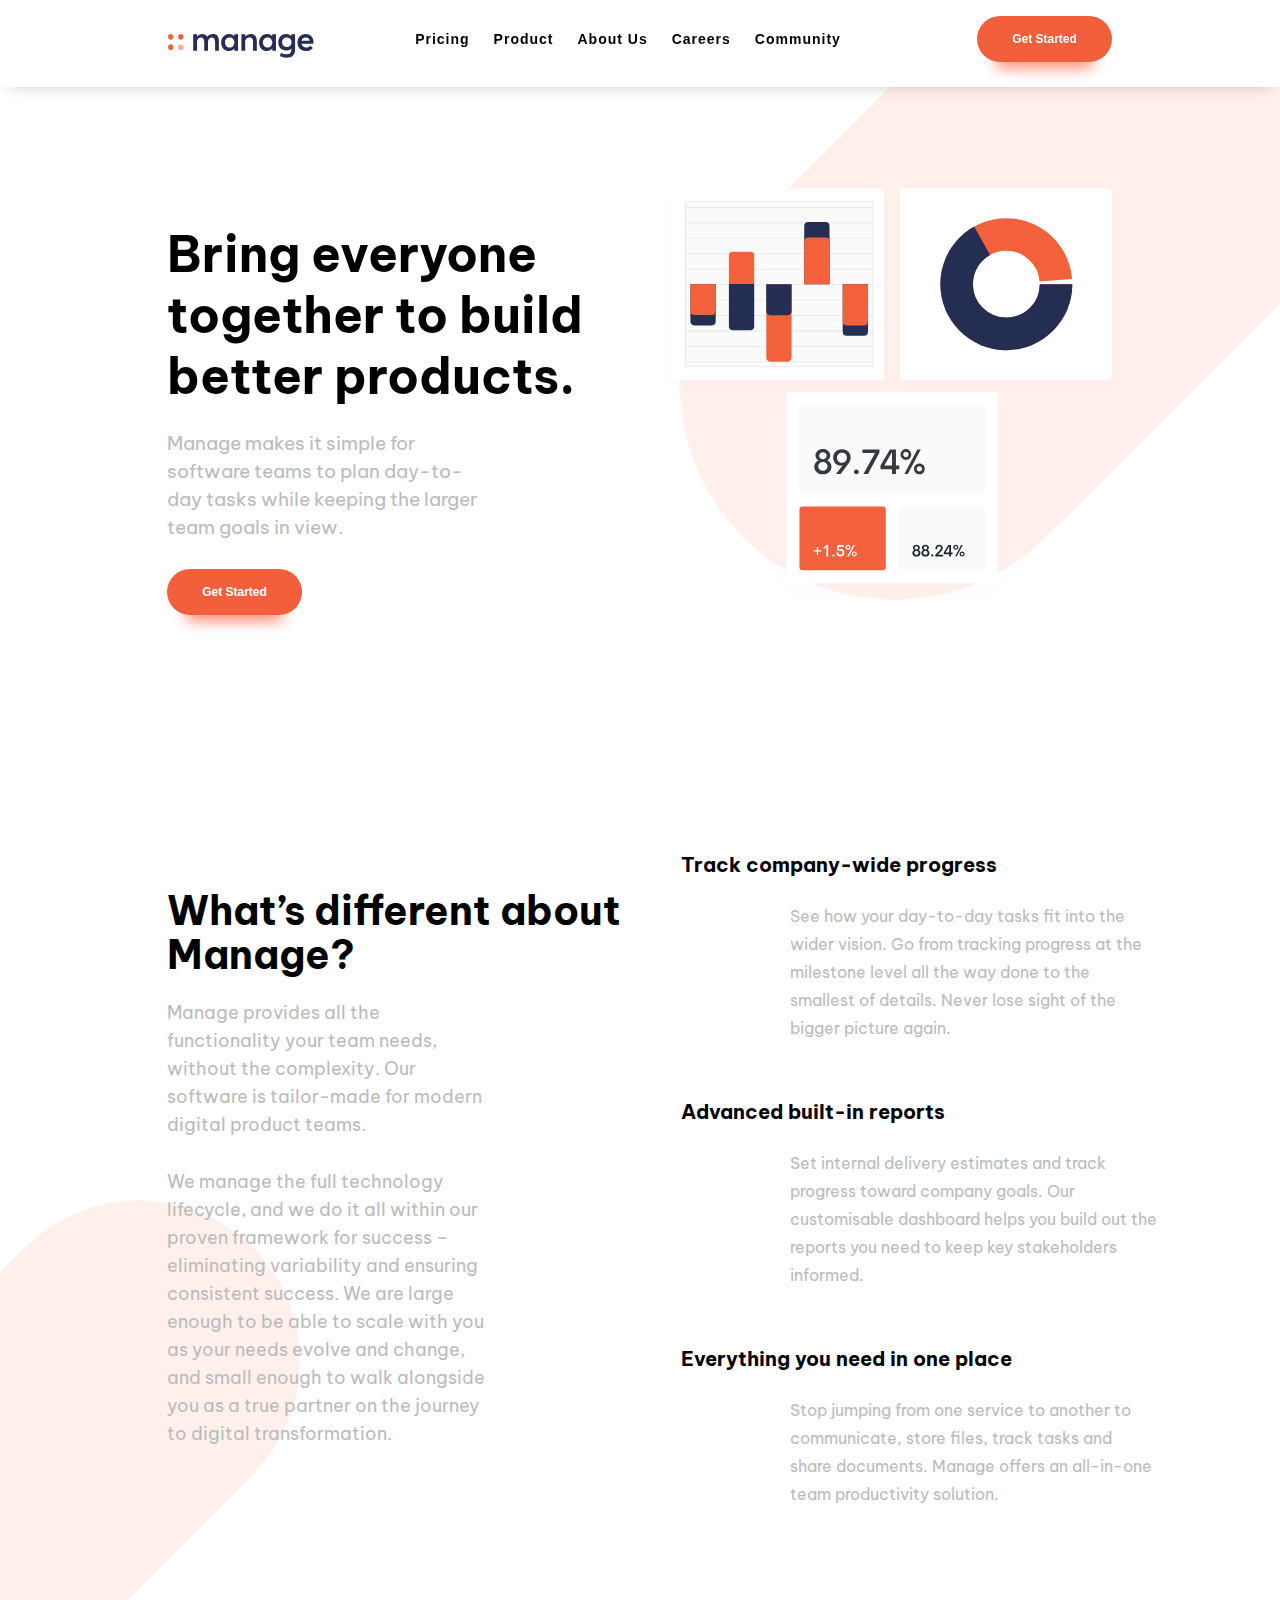
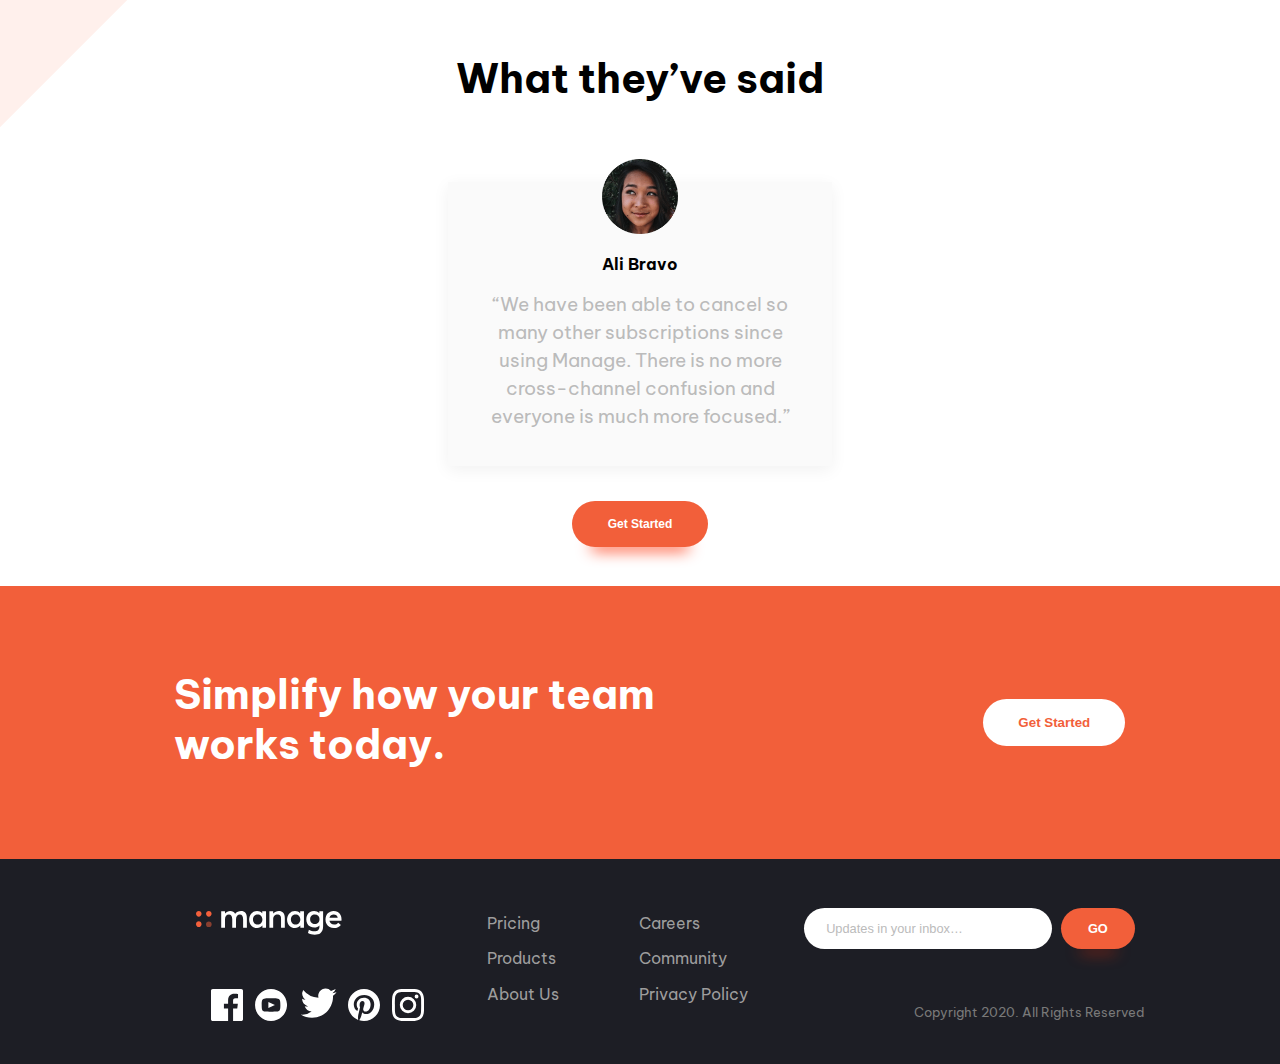
==== commit 6a7b718a: "Started pricing page and contact form" ====
--- a/index.html
+++ b/index.html
@@ -19,7 +19,7 @@
   
         <nav>
           <ul class="nav-links">
-            <li><a href="#">Pricing</a></li>
+            <li><a href="pricing.html">Pricing</a></li>
             <li><a href="#">Product</a></li>
             <li><a href="about.html">About Us</a></li>
             <li><a href="#">Careers</a></li>
@@ -129,7 +129,7 @@
         </div>
         <div class="footer-nav">
           <ul class="footer-nav-left">
-            <li><a href="#">Pricing</a></li>
+            <li><a href="pricing.html">Pricing</a></li>
             <li><a href="#">Products</a></li>
             <li><a href="about.html">About Us</a></li>
           </ul>
--- a/styles/style.css
+++ b/styles/style.css
@@ -20,1078 +20,6 @@
 ul {
   list-style: none;
   text-decoration: none;
-}
-
-@media screen and (max-width: 1089px) {
-  .hide-for-mobile {
-    display: none;
-  }
-  .header-container {
-    display: -webkit-box;
-    display: -ms-flexbox;
-    display: flex;
-    -webkit-box-orient: horizontal;
-    -webkit-box-direction: normal;
-        -ms-flex-flow: row nowrap;
-            flex-flow: row nowrap;
-    -webkit-box-pack: justify;
-        -ms-flex-pack: justify;
-            justify-content: space-between;
-    -webkit-box-align: center;
-        -ms-flex-align: center;
-            align-items: center;
-  }
-  .logo {
-    margin-top: 2.3rem;
-    margin-left: 0.4rem;
-  }
-  nav {
-    display: -webkit-box;
-    display: -ms-flexbox;
-    display: flex;
-    -ms-flex-pack: distribute;
-        justify-content: space-around;
-    -webkit-box-align: center;
-        -ms-flex-align: center;
-            align-items: center;
-    min-height: 8vh;
-    font-family: 'Open', sans-serif;
-  }
-  .nav-links {
-    display: -webkit-box;
-    display: -ms-flexbox;
-    display: flex;
-    -webkit-box-orient: vertical;
-    -webkit-box-direction: normal;
-        -ms-flex-direction: column;
-            flex-direction: column;
-    -ms-flex-pack: distribute;
-        justify-content: space-around;
-    -webkit-box-align: center;
-        -ms-flex-align: center;
-            align-items: center;
-    border-radius: 0.4rem;
-    position: absolute;
-    padding: 1.625rem 0;
-    top: 8vh;
-    right: 2.3rem;
-    height: 30vh;
-    background-color: #ffffff;
-    width: 80%;
-    -webkit-transform: translateY(-30rem);
-            transform: translateY(-30rem);
-    -webkit-transition: -webkit-transform 0.4s ease-in;
-    transition: -webkit-transform 0.4s ease-in;
-    transition: transform 0.4s ease-in;
-    transition: transform 0.4s ease-in, -webkit-transform 0.4s ease-in;
-  }
-  .nav-links li {
-    opacity: 0;
-  }
-  .nav-links a {
-    color: #000000;
-    text-decoration: none;
-    letter-spacing: 1px;
-    font-weight: bold;
-    font-size: 0.875rem;
-  }
-  .nav-links li {
-    list-style: none;
-  }
-  .burger {
-    display: block;
-    cursor: pointer;
-  }
-  .nav-active {
-    -webkit-transform: translateX(0%);
-            transform: translateX(0%);
-    -webkit-box-shadow: 6px 112px 146px 140px rgba(0, 0, 0, 0.49);
-            box-shadow: 6px 112px 146px 140px rgba(0, 0, 0, 0.49);
-  }
-  .burger {
-    display: visible;
-    margin-top: 2rem;
-    margin-right: 0.4rem;
-  }
-  .burger div {
-    width: 1.5625rem;
-    height: 0.1875rem;
-    background-color: #000000;
-    margin: 0.28125rem;
-    -webkit-transition: all 0.3s ease;
-    transition: all 0.3s ease;
-  }
-  @-webkit-keyframes slidein {
-    from {
-      margin-left: 100%;
-      margin-top: 100%;
-      width: 300%;
-    }
-    to {
-      margin-left: 0%;
-      width: 100%;
-    }
-  }
-  @keyframes slidein {
-    from {
-      margin-left: 100%;
-      margin-top: 100%;
-      width: 300%;
-    }
-    to {
-      margin-left: 0%;
-      width: 100%;
-    }
-  }
-  @-webkit-keyframes navLinkFade {
-    from {
-      opacity: 0;
-      -webkit-transform: translateY(-50px);
-              transform: translateY(-50px);
-    }
-    to {
-      opacity: 1;
-      -webkit-transform: translateY(0px);
-              transform: translateY(0px);
-    }
-  }
-  @keyframes navLinkFade {
-    from {
-      opacity: 0;
-      -webkit-transform: translateY(-50px);
-              transform: translateY(-50px);
-    }
-    to {
-      opacity: 1;
-      -webkit-transform: translateY(0px);
-              transform: translateY(0px);
-    }
-  }
-  .toggle .line1 {
-    -webkit-transform: rotate(-45deg) translate(-5px, 6px);
-            transform: rotate(-45deg) translate(-5px, 6px);
-    -webkit-transition: -webkit-transform 0.4s ease-in;
-    transition: -webkit-transform 0.4s ease-in;
-    transition: transform 0.4s ease-in;
-    transition: transform 0.4s ease-in, -webkit-transform 0.4s ease-in;
-  }
-  .toggle .line2 {
-    opacity: 0;
-  }
-  .toggle .line3 {
-    -webkit-transform: rotate(45deg) translate(-5px, -6px);
-            transform: rotate(45deg) translate(-5px, -6px);
-    -webkit-transition: -webkit-transform 0.4s ease-in;
-    transition: -webkit-transform 0.4s ease-in;
-    transition: transform 0.4s ease-in;
-    transition: transform 0.4s ease-in, -webkit-transform 0.4s ease-in;
-  }
-  .hero-headline-container-mobile {
-    display: -webkit-box;
-    display: -ms-flexbox;
-    display: flex;
-    -webkit-box-orient: vertical;
-    -webkit-box-direction: normal;
-        -ms-flex-direction: column;
-            flex-direction: column;
-    -webkit-box-pack: center;
-        -ms-flex-pack: center;
-            justify-content: center;
-    -webkit-box-align: center;
-        -ms-flex-align: center;
-            align-items: center;
-  }
-  .about-headline {
-    -webkit-box-align: center;
-        -ms-flex-align: center;
-            align-items: center;
-  }
-  .headline {
-    -webkit-box-align: center;
-        -ms-flex-align: center;
-            align-items: center;
-  }
-  h1 {
-    text-align: center;
-  }
-  .about-headline-text {
-    text-align: center;
-    margin-right: 0;
-    margin-bottom: 1.8rem;
-  }
-  .about-button {
-    font-size: 0.75rem;
-    font-weight: 700;
-    cursor: pointer;
-    color: #ffffff;
-    padding: 1rem 2.2rem;
-    margin-top: 1.5rem;
-    border-radius: 5rem;
-    border-style: none;
-    background-color: #f25f3a;
-    -webkit-box-shadow: 0px 22px 15px -19px #ff2b00;
-            box-shadow: 0px 22px 15px -19px #ff2b00;
-  }
-  .about-button:hover {
-    background-color: #f99076;
-  }
-  .headline-text {
-    text-align: center;
-    margin-right: 0;
-  }
-  .text-paragraph {
-    text-align: center;
-  }
-  .main-content {
-    margin-top: 0;
-  }
-  .main-content-container-mobile {
-    margin: 0;
-  }
-  .main-content-list h3 {
-    background-color: #f99076;
-    background: -webkit-gradient(linear, left top, right top, color-stop(3%, #fff), color-stop(10%, #ffefeb), color-stop(90%, #ffefeb), color-stop(50%, #ffefeb));
-    background: linear-gradient(to right, #fff 3%, #ffefeb 10%, #ffefeb 90%, #ffefeb 50%);
-    width: 100%;
-  }
-  .main-content h2 {
-    line-height: 1.4;
-    margin: 0 1.2rem 0.7rem 1.2rem;
-    text-align: center;
-  }
-  .main-text-h3 {
-    margin: 0 1.2rem 3rem 1.2rem;
-  }
-  .slider-img {
-    margin: 0;
-  }
-  .call-to-action {
-    display: -webkit-box;
-    display: -ms-flexbox;
-    display: flex;
-    -webkit-box-orient: vertical;
-    -webkit-box-direction: normal;
-        -ms-flex-direction: column;
-            flex-direction: column;
-    -webkit-box-pack: center;
-        -ms-flex-pack: center;
-            justify-content: center;
-    text-align: center;
-  }
-  .call-to-action-text {
-    margin: 5.6rem 1.2rem 1.6rem 1.2rem;
-  }
-  .button-white {
-    margin-bottom: 5.68rem;
-  }
-  footer {
-    display: -webkit-box;
-    display: -ms-flexbox;
-    display: flex;
-    -webkit-box-orient: vertical;
-    -webkit-box-direction: normal;
-        -ms-flex-direction: column;
-            flex-direction: column;
-    -webkit-box-pack: center;
-        -ms-flex-pack: center;
-            justify-content: center;
-    -webkit-box-align: center;
-        -ms-flex-align: center;
-            align-items: center;
-    text-align: center;
-  }
-  .footer-social {
-    width: 100%;
-    margin-bottom: 3rem;
-  }
-  .footer-nav {
-    width: 100%;
-    margin-bottom: 1.7rem;
-  }
-  .footer-text {
-    margin: 1.5rem 0.9rem 1.5rem 0.9rem;
-  }
-}
-
-@media screen and (min-width: 1090px) and (max-width: 1261px) {
-  .hide-for-desktop {
-    display: none;
-  }
-  .header-container {
-    display: -webkit-box;
-    display: -ms-flexbox;
-    display: flex;
-    -webkit-box-orient: horizontal;
-    -webkit-box-direction: normal;
-        -ms-flex-flow: row nowrap;
-            flex-flow: row nowrap;
-    -ms-flex-pack: distribute;
-        justify-content: space-around;
-    -webkit-box-align: center;
-        -ms-flex-align: center;
-            align-items: center;
-    padding: 48px 106px;
-  }
-  nav {
-    display: -webkit-box;
-    display: -ms-flexbox;
-    display: flex;
-    -ms-flex-pack: distribute;
-        justify-content: space-around;
-    -webkit-box-align: center;
-        -ms-flex-align: center;
-            align-items: center;
-    min-height: 8vh;
-    font-family: 'Open', sans-serif;
-  }
-  .logo {
-    margin-top: 1.1rem;
-    margin-left: 0.4rem;
-  }
-  .nav-links {
-    display: -webkit-box;
-    display: -ms-flexbox;
-    display: flex;
-    -ms-flex-pack: distribute;
-        justify-content: space-around;
-    -webkit-box-align: center;
-        -ms-flex-align: center;
-            align-items: center;
-    width: 100%;
-    padding-left: 0;
-  }
-  .nav-links a {
-    color: #000000;
-    text-decoration: none;
-    letter-spacing: 1px;
-    font-weight: bold;
-    font-size: 0.875rem;
-  }
-  .nav-links li {
-    list-style: none;
-    padding-right: 1.5rem;
-  }
-  .headline-aboutUs {
-    display: -webkit-box;
-    display: -ms-flexbox;
-    display: flex;
-    -webkit-box-orient: vertical;
-    -webkit-box-direction: normal;
-        -ms-flex-direction: column;
-            flex-direction: column;
-    -webkit-box-pack: center;
-        -ms-flex-pack: center;
-            justify-content: center;
-    -webkit-box-align: center;
-        -ms-flex-align: center;
-            align-items: center;
-    margin-top: -2rem;
-    margin-bottom: 3rem;
-  }
-  .hero-headline-container-desktop {
-    display: -webkit-box;
-    display: -ms-flexbox;
-    display: flex;
-    -webkit-box-orient: horizontal;
-    -webkit-box-direction: reverse;
-        -ms-flex-direction: row-reverse;
-            flex-direction: row-reverse;
-    -webkit-box-pack: center;
-        -ms-flex-pack: center;
-            justify-content: center;
-    -webkit-box-align: start;
-        -ms-flex-align: start;
-            align-items: flex-start;
-    margin: 0 9.4375rem 3rem 9.4375rem;
-  }
-  .hero {
-    -webkit-box-flex: 1;
-        -ms-flex: 1;
-            flex: 1;
-  }
-  .about-headline {
-    display: -webkit-box;
-    display: -ms-flexbox;
-    display: flex;
-    -webkit-box-orient: vertical;
-    -webkit-box-direction: normal;
-        -ms-flex-direction: column;
-            flex-direction: column;
-    -webkit-box-pack: center;
-        -ms-flex-pack: center;
-            justify-content: center;
-    -webkit-box-align: start;
-        -ms-flex-align: start;
-            align-items: flex-start;
-    padding: 0 1rem 6.5rem 1rem;
-    margin-bottom: -0.25rem;
-    margin-top: 1.2rem;
-    -webkit-box-flex: 1;
-        -ms-flex: 1;
-            flex: 1;
-  }
-  .headline {
-    display: -webkit-box;
-    display: -ms-flexbox;
-    display: flex;
-    -webkit-box-orient: vertical;
-    -webkit-box-direction: normal;
-        -ms-flex-direction: column;
-            flex-direction: column;
-    -webkit-box-pack: center;
-        -ms-flex-pack: center;
-            justify-content: center;
-    -webkit-box-align: start;
-        -ms-flex-align: start;
-            align-items: flex-start;
-    padding: 0 1rem 6.5rem 1rem;
-    margin-bottom: -0.25rem;
-    margin-top: 1.2rem;
-    -webkit-box-flex: 1;
-        -ms-flex: 1;
-            flex: 1;
-  }
-  h1 {
-    text-align: left;
-  }
-  .headline h2 {
-    font-size: 2.2rem;
-  }
-  .about-headline-text {
-    text-align: left;
-    margin-right: 9rem;
-    margin-bottom: 1.8rem;
-  }
-  .headline-text {
-    text-align: left;
-    margin-right: 9rem;
-  }
-  .text-paragraph {
-    text-align: none;
-  }
-  .main-content-container-desktop {
-    display: -webkit-box;
-    display: -ms-flexbox;
-    display: flex;
-    -webkit-box-orient: horizontal;
-    -webkit-box-direction: normal;
-        -ms-flex-direction: row;
-            flex-direction: row;
-    -webkit-box-pack: center;
-        -ms-flex-pack: center;
-            justify-content: center;
-    -webkit-box-align: center;
-        -ms-flex-align: center;
-            align-items: center;
-    margin: 0 9.4375rem 5rem 9.4375rem;
-  }
-  .main-content {
-    display: -webkit-box;
-    display: -ms-flexbox;
-    display: flex;
-    -webkit-box-orient: vertical;
-    -webkit-box-direction: normal;
-        -ms-flex-direction: column;
-            flex-direction: column;
-    -webkit-box-pack: center;
-        -ms-flex-pack: center;
-            justify-content: center;
-    -webkit-box-align: center;
-        -ms-flex-align: center;
-            align-items: center;
-    padding: 0 1rem;
-    margin-top: -21rem;
-    margin-bottom: 0;
-    -webkit-box-flex: 1;
-        -ms-flex: 1;
-            flex: 1;
-  }
-  .main-content-list {
-    -webkit-box-flex: 1;
-        -ms-flex: 1;
-            flex: 1;
-  }
-  .main-content-list h3 {
-    text-align: left;
-    background-color: #ffffff;
-    width: 120%;
-  }
-  .main-content h2 {
-    line-height: 1.1;
-    margin: 0 0rem 0.5rem 0rem;
-    text-align: left;
-  }
-  .main-text-h2 {
-    font-size: 18.0833px;
-    text-align: left;
-  }
-  .main-text-h3 {
-    margin: 0 -1.8rem 3rem -0.8rem;
-    padding-left: 9.2rem;
-  }
-  .main-content-h3-numbers {
-    margin-right: 2rem;
-  }
-  .slider-img {
-    margin: 0 22rem;
-  }
-  .call-to-action {
-    display: -webkit-box;
-    display: -ms-flexbox;
-    display: flex;
-    -webkit-box-orient: horizontal;
-    -webkit-box-direction: normal;
-        -ms-flex-direction: row;
-            flex-direction: row;
-    -ms-flex-pack: distribute;
-        justify-content: space-around;
-    text-align: left;
-    padding: 4rem 0;
-  }
-  .call-to-action-text {
-    margin: 1.2rem 1.2rem 1.6rem 1.2rem;
-  }
-  .button-white {
-    margin-bottom: 0;
-  }
-  footer {
-    display: -ms-grid;
-    display: grid;
-    -ms-grid-columns: 1fr 1fr 1fr;
-        grid-template-columns: 1fr 1fr 1fr;
-    -ms-grid-rows: auto;
-        grid-template-rows: auto;
-    -webkit-box-align: center;
-        -ms-flex-align: center;
-            align-items: center;
-        grid-template-areas: "logo nav input" "social nav copyright";
-  }
-  .input-container {
-    -ms-grid-row: 1;
-    -ms-grid-column: 3;
-    grid-area: input;
-    margin-left: -3.1rem;
-  }
-  .footer-nav {
-    -ms-grid-row: 1;
-    -ms-grid-row-span: 2;
-    -ms-grid-column: 2;
-    grid-area: nav;
-    width: 80%;
-    margin-bottom: 0.3rem;
-  }
-  .footer-social {
-    -ms-grid-row: 2;
-    -ms-grid-column: 1;
-    grid-area: social;
-    width: 55%;
-    margin-left: 9.5rem;
-    margin-bottom: 2.3rem;
-  }
-  .footer-logo {
-    -ms-grid-row: 1;
-    -ms-grid-column: 1;
-    grid-area: logo;
-    justify-items: center;
-    display: -ms-grid;
-    display: grid;
-    margin-left: 5.5rem;
-  }
-  .footer-copyright {
-    -ms-grid-row: 2;
-    -ms-grid-column: 3;
-    grid-area: copyright;
-  }
-  .footer-text {
-    margin: -0.2rem 0rem 1.5rem 3.8rem;
-  }
-}
-
-@media screen and (min-width: 1262px) {
-  .hide-for-desktop {
-    display: none;
-  }
-  .header-container {
-    display: -webkit-box;
-    display: -ms-flexbox;
-    display: flex;
-    -webkit-box-orient: horizontal;
-    -webkit-box-direction: normal;
-        -ms-flex-flow: row nowrap;
-            flex-flow: row nowrap;
-    -ms-flex-pack: distribute;
-        justify-content: space-around;
-    -webkit-box-align: center;
-        -ms-flex-align: center;
-            align-items: center;
-    padding: 48px 64px;
-    margin: -9px 0 24rem 0;
-    width: 100%;
-    background-color: white;
-    z-index: 1;
-    position: fixed;
-    padding-bottom: 3rem;
-    overflow: hidden;
-    right: 0px;
-    top: 0;
-    -webkit-box-shadow: 0px 4px 18px -10px rgba(0, 0, 0, 0.4);
-            box-shadow: 0px 4px 18px -10px rgba(0, 0, 0, 0.4);
-  }
-  nav {
-    display: -webkit-box;
-    display: -ms-flexbox;
-    display: flex;
-    -ms-flex-pack: distribute;
-        justify-content: space-around;
-    -webkit-box-align: center;
-        -ms-flex-align: center;
-            align-items: center;
-    min-height: 8vh;
-    font-family: 'Open', sans-serif;
-    z-index: 1;
-    position: fixed;
-  }
-  .logo {
-    margin-top: 1.1rem;
-    margin-left: -1.6rem;
-    position: fixed;
-    left: 194px;
-  }
-  .nav-links {
-    display: -webkit-box;
-    display: -ms-flexbox;
-    display: flex;
-    -ms-flex-pack: distribute;
-        justify-content: space-around;
-    -webkit-box-align: center;
-        -ms-flex-align: center;
-            align-items: center;
-    width: 100%;
-    padding-left: 0;
-  }
-  .nav-links a {
-    color: #000000;
-    text-decoration: none;
-    letter-spacing: 1px;
-    font-weight: bold;
-    font-size: 0.875rem;
-  }
-  .nav-links li {
-    list-style: none;
-    padding-right: 1.5rem;
-  }
-  .button-fixed {
-    position: fixed;
-    right: 168px;
-  }
-  .hero-headline-container-desktop {
-    display: -webkit-box;
-    display: -ms-flexbox;
-    display: flex;
-    -webkit-box-orient: horizontal;
-    -webkit-box-direction: reverse;
-        -ms-flex-direction: row-reverse;
-            flex-direction: row-reverse;
-    -webkit-box-pack: center;
-        -ms-flex-pack: center;
-            justify-content: center;
-    -webkit-box-align: start;
-        -ms-flex-align: start;
-            align-items: flex-start;
-    margin: 0 9.4375rem 8rem 9.4375rem;
-  }
-  .headline-aboutUs {
-    display: -webkit-box;
-    display: -ms-flexbox;
-    display: flex;
-    -webkit-box-orient: vertical;
-    -webkit-box-direction: normal;
-        -ms-flex-direction: column;
-            flex-direction: column;
-    -webkit-box-pack: center;
-        -ms-flex-pack: center;
-            justify-content: center;
-    -webkit-box-align: center;
-        -ms-flex-align: center;
-            align-items: center;
-    margin-top: 6rem;
-    margin-bottom: -5rem;
-    padding-top: 3rem;
-  }
-  .about-hero {
-    width: 311px;
-    -webkit-box-flex: 1;
-        -ms-flex: 1;
-            flex: 1;
-    margin-top: 7.2rem;
-  }
-}
-
-@media screen and (min-width: 1262px) and (min-width: 318px) {
-  .about-hero {
-    width: calc(311px + 429 * (100vw - 318px) / 882);
-  }
-}
-
-@media screen and (min-width: 1262px) and (min-width: 1200px) {
-  .about-hero {
-    width: 740px;
-  }
-}
-
-@media screen and (min-width: 1262px) {
-  .hero {
-    -webkit-box-flex: 1;
-        -ms-flex: 1;
-            flex: 1;
-    margin-top: 9.2rem;
-  }
-  .about-headline {
-    display: -webkit-box;
-    display: -ms-flexbox;
-    display: flex;
-    -webkit-box-orient: vertical;
-    -webkit-box-direction: normal;
-        -ms-flex-direction: column;
-            flex-direction: column;
-    -webkit-box-pack: center;
-        -ms-flex-pack: center;
-            justify-content: center;
-    -webkit-box-align: start;
-        -ms-flex-align: start;
-            align-items: flex-start;
-    padding: 0 1rem 6.5rem 1rem;
-    margin-bottom: -0.25rem;
-    margin-top: 6rem;
-    -webkit-box-flex: 1;
-        -ms-flex: 1;
-            flex: 1;
-  }
-  .headline {
-    display: -webkit-box;
-    display: -ms-flexbox;
-    display: flex;
-    -webkit-box-orient: vertical;
-    -webkit-box-direction: normal;
-        -ms-flex-direction: column;
-            flex-direction: column;
-    -webkit-box-pack: center;
-        -ms-flex-pack: center;
-            justify-content: center;
-    -webkit-box-align: start;
-        -ms-flex-align: start;
-            align-items: flex-start;
-    padding: 0 1rem 6.5rem 1rem;
-    margin-bottom: -0.25rem;
-    margin-top: 14rem;
-    -webkit-box-flex: 1;
-        -ms-flex: 1;
-            flex: 1;
-  }
-  .headline h2 {
-    font-size: 2.5rem;
-  }
-  h1 {
-    text-align: left;
-  }
-  .about-headline-text {
-    text-align: left;
-    margin-bottom: 1.8rem;
-  }
-  .about-button {
-    font-size: 0.75rem;
-    font-weight: 700;
-    cursor: pointer;
-    color: #ffffff;
-    padding: 1rem 2.2rem;
-    margin-top: 1.5rem;
-    border-radius: 5rem;
-    border-style: none;
-    background-color: #f25f3a;
-    -webkit-box-shadow: 0px 22px 15px -19px #ff2b00;
-            box-shadow: 0px 22px 15px -19px #ff2b00;
-  }
-  .about-button:hover {
-    background-color: #f99076;
-  }
-  .headline-text {
-    text-align: left;
-    margin-right: 9rem;
-  }
-  .text-paragraph {
-    text-align: none;
-  }
-  .main-content-container-desktop {
-    display: -webkit-box;
-    display: -ms-flexbox;
-    display: flex;
-    -webkit-box-orient: horizontal;
-    -webkit-box-direction: normal;
-        -ms-flex-direction: row;
-            flex-direction: row;
-    -webkit-box-pack: center;
-        -ms-flex-pack: center;
-            justify-content: center;
-    -webkit-box-align: center;
-        -ms-flex-align: center;
-            align-items: center;
-    margin: 0 9.4375rem 5rem 9.4375rem;
-  }
-  .main-content {
-    display: -webkit-box;
-    display: -ms-flexbox;
-    display: flex;
-    -webkit-box-orient: vertical;
-    -webkit-box-direction: normal;
-        -ms-flex-direction: column;
-            flex-direction: column;
-    -webkit-box-pack: center;
-        -ms-flex-pack: center;
-            justify-content: center;
-    -webkit-box-align: center;
-        -ms-flex-align: center;
-            align-items: center;
-    padding: 0 1rem;
-    margin-top: -3rem;
-    margin-bottom: 0;
-    -webkit-box-flex: 1;
-        -ms-flex: 1;
-            flex: 1;
-  }
-  .about-content-container-desktop {
-    display: -webkit-box;
-    display: -ms-flexbox;
-    display: flex;
-    -webkit-box-orient: horizontal;
-    -webkit-box-direction: normal;
-        -ms-flex-direction: row;
-            flex-direction: row;
-    -webkit-box-pack: center;
-        -ms-flex-pack: center;
-            justify-content: center;
-    -webkit-box-align: center;
-        -ms-flex-align: center;
-            align-items: center;
-    margin: -9.6rem 9.4375rem 5rem 9.4375rem;
-  }
-  .about-content {
-    display: -webkit-box;
-    display: -ms-flexbox;
-    display: flex;
-    -webkit-box-orient: vertical;
-    -webkit-box-direction: normal;
-        -ms-flex-direction: column;
-            flex-direction: column;
-    -webkit-box-pack: center;
-        -ms-flex-pack: center;
-            justify-content: center;
-    -webkit-box-align: center;
-        -ms-flex-align: center;
-            align-items: center;
-    padding: 0 1rem;
-    margin-bottom: 0;
-    margin-left: 8rem;
-    -webkit-box-flex: 1;
-        -ms-flex: 1;
-            flex: 1;
-  }
-  .about-content h2 {
-    font-size: 2.5rem;
-  }
-  .main-content-list {
-    -webkit-box-flex: 1;
-        -ms-flex: 1;
-            flex: 1;
-  }
-  .main-content-list h3 {
-    text-align: left;
-    background-color: #ffffff;
-    width: 100%;
-  }
-  .main-content h2 {
-    line-height: 1.1;
-    margin: 0 0rem 0.5rem 0rem;
-    text-align: left;
-  }
-  .main-text-h2 {
-    font-size: 18.0833px;
-    margin-right: 9rem;
-    text-align: left;
-  }
-  .about-text-h2 {
-    font-size: 14.3833px;
-    color: #bbbbbb;
-    line-height: 1.75rem;
-    font-size: 18.0833px;
-    text-align: none;
-    margin-right: 0;
-    margin-top: 0.9rem;
-    margin-bottom: 1.8rem;
-  }
-}
-
-@media screen and (min-width: 1262px) and (min-width: 318px) {
-  .about-text-h2 {
-    font-size: calc(14.3833px + 4.7 * (100vw - 318px) / 882);
-  }
-}
-
-@media screen and (min-width: 1262px) and (min-width: 1200px) {
-  .about-text-h2 {
-    font-size: 19.0833px;
-  }
-}
-
-@media screen and (min-width: 1262px) {
-  .about-graph-img {
-    width: 311px;
-    -webkit-box-flex: 1;
-        -ms-flex: 1;
-            flex: 1;
-    margin-top: 8rem;
-  }
-}
-
-@media screen and (min-width: 1262px) and (min-width: 318px) {
-  .about-graph-img {
-    width: calc(311px + 429 * (100vw - 318px) / 882);
-  }
-}
-
-@media screen and (min-width: 1262px) and (min-width: 1200px) {
-  .about-graph-img {
-    width: 740px;
-  }
-}
-
-@media screen and (min-width: 1262px) {
-  .main-text-h3 {
-    margin: 0 -1.8rem 3rem -0.8rem;
-    padding-left: 9.2rem;
-  }
-  .main-content-h3-numbers {
-    margin-right: 2rem;
-  }
-  .slider-img {
-    margin: 0 28rem;
-  }
-  .locations {
-    display: -webkit-box;
-    display: -ms-flexbox;
-    display: flex;
-    -webkit-box-orient: horizontal;
-    -webkit-box-direction: normal;
-        -ms-flex-direction: row;
-            flex-direction: row;
-    -webkit-box-pack: space-evenly;
-        -ms-flex-pack: space-evenly;
-            justify-content: space-evenly;
-    -webkit-box-align: center;
-        -ms-flex-align: center;
-            align-items: center;
-    background-image: url(/images/world-map.svg);
-    margin: 0 9.4375rem 3rem 9.4375rem;
-    height: 500px;
-    width: auto;
-    line-height: 2.2;
-    background-repeat: no-repeat;
-    background-position-x: 60%;
-  }
-  .locations-list {
-    display: -webkit-box;
-    display: -ms-flexbox;
-    display: flex;
-    -webkit-box-orient: vertical;
-    -webkit-box-direction: normal;
-        -ms-flex-direction: column;
-            flex-direction: column;
-    -webkit-box-pack: center;
-        -ms-flex-pack: center;
-            justify-content: center;
-  }
-  .locations-header {
-    font-size: 2.5rem;
-    color: #444444;
-    font-weight: 700;
-  }
-  .locations-links {
-    text-decoration: none;
-    color: #9d9d9d;
-    font-size: 1.3rem;
-  }
-  .locations-links:hover {
-    color: #F25F3A;
-  }
-  .call-to-action {
-    display: -webkit-box;
-    display: -ms-flexbox;
-    display: flex;
-    -webkit-box-orient: horizontal;
-    -webkit-box-direction: normal;
-        -ms-flex-direction: row;
-            flex-direction: row;
-    -ms-flex-pack: distribute;
-        justify-content: space-around;
-    text-align: left;
-    padding: 4rem 0;
-  }
-  .call-to-action-text {
-    margin: 1.2rem 1.2rem 1.6rem 1.2rem;
-  }
-  .button-white {
-    margin-bottom: 0;
-  }
-  footer {
-    display: -ms-grid;
-    display: grid;
-    -ms-grid-columns: 1fr 1fr 1fr;
-        grid-template-columns: 1fr 1fr 1fr;
-    -ms-grid-rows: auto;
-        grid-template-rows: auto;
-    -webkit-box-align: center;
-        -ms-flex-align: center;
-            align-items: center;
-        grid-template-areas: "logo nav input" "social nav copyright";
-  }
-  .input-container {
-    -ms-grid-row: 1;
-    -ms-grid-column: 3;
-    grid-area: input;
-    margin-left: -3.1rem;
-  }
-  .footer-nav {
-    -ms-grid-row: 1;
-    -ms-grid-row-span: 2;
-    -ms-grid-column: 2;
-    grid-area: nav;
-    width: 80%;
-    margin-bottom: 0.3rem;
-  }
-  .footer-social {
-    -ms-grid-row: 2;
-    -ms-grid-column: 1;
-    grid-area: social;
-    width: 55%;
-    margin-left: 12.5rem;
-    margin-bottom: 2.3rem;
-  }
-  .footer-logo {
-    -ms-grid-row: 1;
-    -ms-grid-column: 1;
-    grid-area: logo;
-    justify-items: center;
-    display: -ms-grid;
-    display: grid;
-    margin-left: 7rem;
-  }
-  .footer-copyright {
-    -ms-grid-row: 2;
-    -ms-grid-column: 3;
-    grid-area: copyright;
-  }
-  .footer-text {
-    margin: -0.2rem 0rem 1.5rem 3.8rem;
-  }
 }
 
 .bg-container {
@@ -1569,4 +497,1420 @@
   font-size: 0.8rem;
   color: #797979;
 }
+
+@media screen and (max-width: 1089px) {
+  .hide-for-mobile {
+    display: none;
+  }
+  .header-container {
+    display: -webkit-box;
+    display: -ms-flexbox;
+    display: flex;
+    -webkit-box-orient: horizontal;
+    -webkit-box-direction: normal;
+        -ms-flex-flow: row nowrap;
+            flex-flow: row nowrap;
+    -webkit-box-pack: justify;
+        -ms-flex-pack: justify;
+            justify-content: space-between;
+    -webkit-box-align: center;
+        -ms-flex-align: center;
+            align-items: center;
+  }
+  .logo {
+    margin-top: 2.3rem;
+    margin-left: 0.4rem;
+  }
+  nav {
+    display: -webkit-box;
+    display: -ms-flexbox;
+    display: flex;
+    -ms-flex-pack: distribute;
+        justify-content: space-around;
+    -webkit-box-align: center;
+        -ms-flex-align: center;
+            align-items: center;
+    min-height: 8vh;
+    font-family: 'Open', sans-serif;
+  }
+  .nav-links {
+    display: -webkit-box;
+    display: -ms-flexbox;
+    display: flex;
+    -webkit-box-orient: vertical;
+    -webkit-box-direction: normal;
+        -ms-flex-direction: column;
+            flex-direction: column;
+    -ms-flex-pack: distribute;
+        justify-content: space-around;
+    -webkit-box-align: center;
+        -ms-flex-align: center;
+            align-items: center;
+    border-radius: 0.4rem;
+    position: absolute;
+    line-height: 1.3;
+    padding: 1.625rem 0;
+    top: 3rem;
+    right: 2.3rem;
+    background-color: #ffffff;
+    width: 80%;
+    -webkit-transform: translateY(-30rem);
+            transform: translateY(-30rem);
+    -webkit-transition: -webkit-transform 0.4s ease-in;
+    transition: -webkit-transform 0.4s ease-in;
+    transition: transform 0.4s ease-in;
+    transition: transform 0.4s ease-in, -webkit-transform 0.4s ease-in;
+  }
+  .nav-links li {
+    opacity: 0;
+  }
+  .nav-links a {
+    color: #000000;
+    text-decoration: none;
+    letter-spacing: 1px;
+    font-weight: bold;
+    font-size: 0.875rem;
+  }
+  .nav-links li {
+    list-style: none;
+  }
+  .burger {
+    display: block;
+    cursor: pointer;
+  }
+  .nav-active {
+    -webkit-transform: translateX(0%);
+            transform: translateX(0%);
+    -webkit-box-shadow: 6px 112px 146px 140px rgba(0, 0, 0, 0.49);
+            box-shadow: 6px 112px 146px 140px rgba(0, 0, 0, 0.49);
+  }
+  .burger {
+    display: visible;
+    margin-top: 2rem;
+    margin-right: 0.4rem;
+  }
+  .burger div {
+    width: 1.5625rem;
+    height: 0.1875rem;
+    background-color: #000000;
+    margin: 0.28125rem;
+    -webkit-transition: all 0.3s ease;
+    transition: all 0.3s ease;
+  }
+  @-webkit-keyframes slidein {
+    from {
+      margin-left: 100%;
+      margin-top: 100%;
+      width: 300%;
+    }
+    to {
+      margin-left: 0%;
+      width: 100%;
+    }
+  }
+  @keyframes slidein {
+    from {
+      margin-left: 100%;
+      margin-top: 100%;
+      width: 300%;
+    }
+    to {
+      margin-left: 0%;
+      width: 100%;
+    }
+  }
+  @-webkit-keyframes navLinkFade {
+    from {
+      opacity: 0;
+      -webkit-transform: translateY(-50px);
+              transform: translateY(-50px);
+    }
+    to {
+      opacity: 1;
+      -webkit-transform: translateY(0px);
+              transform: translateY(0px);
+    }
+  }
+  @keyframes navLinkFade {
+    from {
+      opacity: 0;
+      -webkit-transform: translateY(-50px);
+              transform: translateY(-50px);
+    }
+    to {
+      opacity: 1;
+      -webkit-transform: translateY(0px);
+              transform: translateY(0px);
+    }
+  }
+  .toggle .line1 {
+    -webkit-transform: rotate(-45deg) translate(-5px, 6px);
+            transform: rotate(-45deg) translate(-5px, 6px);
+    -webkit-transition: -webkit-transform 0.4s ease-in;
+    transition: -webkit-transform 0.4s ease-in;
+    transition: transform 0.4s ease-in;
+    transition: transform 0.4s ease-in, -webkit-transform 0.4s ease-in;
+  }
+  .toggle .line2 {
+    opacity: 0;
+  }
+  .toggle .line3 {
+    -webkit-transform: rotate(45deg) translate(-5px, -6px);
+            transform: rotate(45deg) translate(-5px, -6px);
+    -webkit-transition: -webkit-transform 0.4s ease-in;
+    transition: -webkit-transform 0.4s ease-in;
+    transition: transform 0.4s ease-in;
+    transition: transform 0.4s ease-in, -webkit-transform 0.4s ease-in;
+  }
+  .hero-headline-container-mobile {
+    display: -webkit-box;
+    display: -ms-flexbox;
+    display: flex;
+    -webkit-box-orient: vertical;
+    -webkit-box-direction: normal;
+        -ms-flex-direction: column;
+            flex-direction: column;
+    -webkit-box-pack: center;
+        -ms-flex-pack: center;
+            justify-content: center;
+    -webkit-box-align: center;
+        -ms-flex-align: center;
+            align-items: center;
+  }
+  .about-hero {
+    margin-bottom: -3rem;
+  }
+  .about-headline {
+    -webkit-box-align: center;
+        -ms-flex-align: center;
+            align-items: center;
+  }
+  .about-headline h2 {
+    font-size: 2rem;
+  }
+  .headline {
+    -webkit-box-align: center;
+        -ms-flex-align: center;
+            align-items: center;
+  }
+  h1 {
+    text-align: center;
+  }
+  .about-headline-text {
+    text-align: center;
+    margin-right: 0;
+    margin-bottom: 1.8rem;
+  }
+  .about-button {
+    font-size: 0.75rem;
+    font-weight: 700;
+    cursor: pointer;
+    color: #ffffff;
+    padding: 1rem 2.2rem;
+    margin-top: 1.5rem;
+    border-radius: 5rem;
+    border-style: none;
+    background-color: #f25f3a;
+    -webkit-box-shadow: 0px 22px 15px -19px #ff2b00;
+            box-shadow: 0px 22px 15px -19px #ff2b00;
+  }
+  .about-button:hover {
+    background-color: #f99076;
+  }
+  .about-content-container-mobile {
+    display: -webkit-box;
+    display: -ms-flexbox;
+    display: flex;
+    -webkit-box-orient: vertical;
+    -webkit-box-direction: normal;
+        -ms-flex-direction: column;
+            flex-direction: column;
+    -webkit-box-pack: center;
+        -ms-flex-pack: center;
+            justify-content: center;
+    -webkit-box-align: center;
+        -ms-flex-align: center;
+            align-items: center;
+    padding: 0 1rem 1.5rem 1rem;
+    margin-bottom: -0.25rem;
+  }
+  .about-content {
+    display: -webkit-box;
+    display: -ms-flexbox;
+    display: flex;
+    -webkit-box-orient: vertical;
+    -webkit-box-direction: normal;
+        -ms-flex-direction: column;
+            flex-direction: column;
+    -webkit-box-pack: center;
+        -ms-flex-pack: center;
+            justify-content: center;
+    -webkit-box-align: center;
+        -ms-flex-align: center;
+            align-items: center;
+    padding: 0 1rem;
+    margin-bottom: 0;
+    -webkit-box-flex: 1;
+        -ms-flex: 1;
+            flex: 1;
+  }
+  .about-content h2 {
+    font-size: 2rem;
+  }
+  .locations {
+    display: -webkit-box;
+    display: -ms-flexbox;
+    display: flex;
+    -webkit-box-orient: horizontal;
+    -webkit-box-direction: normal;
+        -ms-flex-direction: row;
+            flex-direction: row;
+    -ms-flex-wrap: wrap;
+        flex-wrap: wrap;
+    -ms-flex-pack: distribute;
+        justify-content: space-around;
+    -webkit-box-align: center;
+        -ms-flex-align: center;
+            align-items: center;
+    margin: 0 2.3rem 2rem 2.3rem;
+  }
+  .locations-list {
+    display: -webkit-box;
+    display: -ms-flexbox;
+    display: flex;
+    -webkit-box-orient: vertical;
+    -webkit-box-direction: normal;
+        -ms-flex-direction: column;
+            flex-direction: column;
+    text-align: center;
+    padding-left: 0;
+    margin: 1rem 2rem;
+  }
+  .locations-header {
+    font-size: 1.7rem;
+    color: #5b5b5b;
+    font-weight: 700;
+  }
+  span {
+    position: absolute;
+    margin-top: 40px;
+    margin-left: -202px;
+    border-radius: 6px;
+    height: 120px;
+    width: 140px;
+    color: #ffffff;
+    background-color: #3b3b3b;
+    display: none;
+    z-index: 1;
+  }
+  .locations-links {
+    text-decoration: none;
+    color: #a6a6a6;
+    font-size: 1.3rem;
+  }
+  .locations-links:hover {
+    font-weight: 500;
+    color: #F25F3A;
+  }
+  .locations-links:hover span {
+    color: #ffffff;
+    font-size: 1rem;
+    line-height: 0.8;
+    height: auto;
+    width: auto;
+    text-align: left;
+    padding: 0 10px 10px 10px;
+    letter-spacing: 0;
+    font-weight: 400;
+    display: inline-block;
+  }
+  .headline-text {
+    text-align: center;
+    margin-right: 0;
+  }
+  .text-paragraph {
+    text-align: center;
+  }
+  .main-content {
+    margin-top: 0;
+  }
+  .main-content-container-mobile {
+    margin: 0;
+  }
+  .main-content-list h3 {
+    background-color: #f99076;
+    background: -webkit-gradient(linear, left top, right top, color-stop(3%, #fff), color-stop(10%, #ffefeb), color-stop(90%, #ffefeb), color-stop(50%, #ffefeb));
+    background: linear-gradient(to right, #fff 3%, #ffefeb 10%, #ffefeb 90%, #ffefeb 50%);
+    width: 100%;
+  }
+  .main-content h2 {
+    line-height: 1.4;
+    margin: 0 1.2rem 0.7rem 1.2rem;
+    text-align: center;
+  }
+  .main-text-h3 {
+    margin: 0 1.2rem 3rem 1.2rem;
+  }
+  .slider-img {
+    margin: 0;
+  }
+  .call-to-action {
+    display: -webkit-box;
+    display: -ms-flexbox;
+    display: flex;
+    -webkit-box-orient: vertical;
+    -webkit-box-direction: normal;
+        -ms-flex-direction: column;
+            flex-direction: column;
+    -webkit-box-pack: center;
+        -ms-flex-pack: center;
+            justify-content: center;
+    text-align: center;
+  }
+  .call-to-action-text {
+    margin: 5.6rem 1.2rem 1.6rem 1.2rem;
+  }
+  .button-white {
+    margin-bottom: 5.68rem;
+  }
+  footer {
+    display: -webkit-box;
+    display: -ms-flexbox;
+    display: flex;
+    -webkit-box-orient: vertical;
+    -webkit-box-direction: normal;
+        -ms-flex-direction: column;
+            flex-direction: column;
+    -webkit-box-pack: center;
+        -ms-flex-pack: center;
+            justify-content: center;
+    -webkit-box-align: center;
+        -ms-flex-align: center;
+            align-items: center;
+    text-align: center;
+  }
+  .footer-social {
+    width: 100%;
+    margin-bottom: 3rem;
+  }
+  .footer-nav {
+    width: 100%;
+    margin-bottom: 1.7rem;
+  }
+  .footer-text {
+    margin: 1.5rem 0.9rem 1.5rem 0.9rem;
+  }
+}
+
+@media screen and (min-width: 1090px) and (max-width: 1261px) {
+  .hide-for-desktop {
+    display: none;
+  }
+  .header-container {
+    display: -webkit-box;
+    display: -ms-flexbox;
+    display: flex;
+    -webkit-box-orient: horizontal;
+    -webkit-box-direction: normal;
+        -ms-flex-flow: row nowrap;
+            flex-flow: row nowrap;
+    -ms-flex-pack: distribute;
+        justify-content: space-around;
+    -webkit-box-align: center;
+        -ms-flex-align: center;
+            align-items: center;
+    padding: 48px 106px;
+  }
+  nav {
+    display: -webkit-box;
+    display: -ms-flexbox;
+    display: flex;
+    -ms-flex-pack: distribute;
+        justify-content: space-around;
+    -webkit-box-align: center;
+        -ms-flex-align: center;
+            align-items: center;
+    min-height: 8vh;
+    font-family: 'Open', sans-serif;
+  }
+  .logo {
+    margin-top: 1.1rem;
+    margin-left: 0.4rem;
+  }
+  .nav-links {
+    display: -webkit-box;
+    display: -ms-flexbox;
+    display: flex;
+    -ms-flex-pack: distribute;
+        justify-content: space-around;
+    -webkit-box-align: center;
+        -ms-flex-align: center;
+            align-items: center;
+    width: 100%;
+    padding-left: 0;
+  }
+  .nav-links a {
+    color: #000000;
+    text-decoration: none;
+    letter-spacing: 1px;
+    font-weight: bold;
+    font-size: 0.875rem;
+  }
+  .nav-links li {
+    list-style: none;
+    padding-right: 1.5rem;
+  }
+  .headline-aboutUs {
+    display: -webkit-box;
+    display: -ms-flexbox;
+    display: flex;
+    -webkit-box-orient: vertical;
+    -webkit-box-direction: normal;
+        -ms-flex-direction: column;
+            flex-direction: column;
+    -webkit-box-pack: center;
+        -ms-flex-pack: center;
+            justify-content: center;
+    -webkit-box-align: center;
+        -ms-flex-align: center;
+            align-items: center;
+    margin-top: -2rem;
+    margin-bottom: 1rem;
+  }
+  .hero-headline-container-desktop {
+    display: -webkit-box;
+    display: -ms-flexbox;
+    display: flex;
+    -webkit-box-orient: horizontal;
+    -webkit-box-direction: reverse;
+        -ms-flex-direction: row-reverse;
+            flex-direction: row-reverse;
+    -webkit-box-pack: center;
+        -ms-flex-pack: center;
+            justify-content: center;
+    -webkit-box-align: start;
+        -ms-flex-align: start;
+            align-items: flex-start;
+    margin: 0 9.4375rem 3rem 9.4375rem;
+  }
+  .hero {
+    -webkit-box-flex: 1;
+        -ms-flex: 1;
+            flex: 1;
+  }
+  .about-hero {
+    width: 311px;
+    -webkit-box-flex: 1;
+        -ms-flex: 1;
+            flex: 1;
+    margin-top: 1.6rem;
+    margin-right: -3.8rem;
+  }
+}
+
+@media screen and (min-width: 1090px) and (max-width: 1261px) and (min-width: 318px) {
+  .about-hero {
+    width: calc(311px + 429 * (100vw - 318px) / 882);
+  }
+}
+
+@media screen and (min-width: 1090px) and (max-width: 1261px) and (min-width: 1200px) {
+  .about-hero {
+    width: 740px;
+  }
+}
+
+@media screen and (min-width: 1090px) and (max-width: 1261px) {
+  .about-headline {
+    display: -webkit-box;
+    display: -ms-flexbox;
+    display: flex;
+    -webkit-box-orient: vertical;
+    -webkit-box-direction: normal;
+        -ms-flex-direction: column;
+            flex-direction: column;
+    -webkit-box-pack: center;
+        -ms-flex-pack: center;
+            justify-content: center;
+    -webkit-box-align: start;
+        -ms-flex-align: start;
+            align-items: flex-start;
+    padding: 0 1rem 6.5rem 1rem;
+    margin-bottom: -0.25rem;
+    margin-top: 1.2rem;
+    -webkit-box-flex: 1;
+        -ms-flex: 1;
+            flex: 1;
+  }
+  .about-headline h2 {
+    font-size: calc(28px + 9 * (100vw - 318px) / 1082);
+  }
+  .about-button {
+    font-size: 0.75rem;
+    font-weight: 700;
+    cursor: pointer;
+    color: #ffffff;
+    padding: 1rem 2.2rem;
+    margin-top: 1.5rem;
+    border-radius: 5rem;
+    border-style: none;
+    background-color: #f25f3a;
+    -webkit-box-shadow: 0px 22px 15px -19px #ff2b00;
+            box-shadow: 0px 22px 15px -19px #ff2b00;
+  }
+  .about-button:hover {
+    background-color: #f99076;
+  }
+  .headline {
+    display: -webkit-box;
+    display: -ms-flexbox;
+    display: flex;
+    -webkit-box-orient: vertical;
+    -webkit-box-direction: normal;
+        -ms-flex-direction: column;
+            flex-direction: column;
+    -webkit-box-pack: center;
+        -ms-flex-pack: center;
+            justify-content: center;
+    -webkit-box-align: start;
+        -ms-flex-align: start;
+            align-items: flex-start;
+    padding: 0 1rem 6.5rem 1rem;
+    margin-bottom: -0.25rem;
+    margin-top: 1.2rem;
+    -webkit-box-flex: 1;
+        -ms-flex: 1;
+            flex: 1;
+  }
+  h1 {
+    text-align: left;
+  }
+  .headline h2 {
+    font-size: 2.2rem;
+  }
+  .about-headline-text {
+    text-align: left;
+    margin-bottom: 1.8rem;
+  }
+  .headline-text {
+    text-align: left;
+    margin-right: 9rem;
+  }
+  .text-paragraph {
+    text-align: none;
+  }
+  .main-content-container-desktop {
+    display: -webkit-box;
+    display: -ms-flexbox;
+    display: flex;
+    -webkit-box-orient: horizontal;
+    -webkit-box-direction: normal;
+        -ms-flex-direction: row;
+            flex-direction: row;
+    -webkit-box-pack: center;
+        -ms-flex-pack: center;
+            justify-content: center;
+    -webkit-box-align: center;
+        -ms-flex-align: center;
+            align-items: center;
+    margin: 0 9.4375rem 5rem 9.4375rem;
+  }
+  .main-content {
+    display: -webkit-box;
+    display: -ms-flexbox;
+    display: flex;
+    -webkit-box-orient: vertical;
+    -webkit-box-direction: normal;
+        -ms-flex-direction: column;
+            flex-direction: column;
+    -webkit-box-pack: center;
+        -ms-flex-pack: center;
+            justify-content: center;
+    -webkit-box-align: center;
+        -ms-flex-align: center;
+            align-items: center;
+    padding: 0 1rem;
+    margin-top: -21rem;
+    margin-bottom: 0;
+    -webkit-box-flex: 1;
+        -ms-flex: 1;
+            flex: 1;
+  }
+  .about-content-container-desktop {
+    display: -webkit-box;
+    display: -ms-flexbox;
+    display: flex;
+    -webkit-box-orient: horizontal;
+    -webkit-box-direction: normal;
+        -ms-flex-direction: row;
+            flex-direction: row;
+    -webkit-box-pack: center;
+        -ms-flex-pack: center;
+            justify-content: center;
+    -webkit-box-align: center;
+        -ms-flex-align: center;
+            align-items: center;
+    margin: -9.6rem 9.4375rem 0 9.4375rem;
+  }
+  .about-content {
+    display: -webkit-box;
+    display: -ms-flexbox;
+    display: flex;
+    -webkit-box-orient: vertical;
+    -webkit-box-direction: normal;
+        -ms-flex-direction: column;
+            flex-direction: column;
+    -webkit-box-pack: center;
+        -ms-flex-pack: center;
+            justify-content: center;
+    -webkit-box-align: start;
+        -ms-flex-align: start;
+            align-items: flex-start;
+    padding: 0 1rem;
+    margin-top: 2rem;
+    margin-bottom: 0;
+    margin-right: -1rem;
+    margin-left: 4rem;
+    -webkit-box-flex: 1;
+        -ms-flex: 1;
+            flex: 1;
+  }
+  .about-content h2 {
+    font-size: calc(28px + 9 * (100vw - 318px) / 1082);
+  }
+  .main-content-list {
+    -webkit-box-flex: 1;
+        -ms-flex: 1;
+            flex: 1;
+  }
+  .main-content-list h3 {
+    text-align: left;
+    background-color: #ffffff;
+    width: 120%;
+  }
+  .main-content h2 {
+    line-height: 1.1;
+    margin: 0 0rem 0.5rem 0rem;
+    text-align: left;
+  }
+  .main-text-h2 {
+    font-size: 18.0833px;
+    text-align: left;
+  }
+  .about-text-h2 {
+    font-size: 14.3833px;
+    color: #bbbbbb;
+    line-height: 1.75rem;
+    font-size: 18.0833px;
+    text-align: none;
+    margin-right: 0;
+    margin-top: 0.9rem;
+    margin-bottom: 1.8rem;
+  }
+}
+
+@media screen and (min-width: 1090px) and (max-width: 1261px) and (min-width: 318px) {
+  .about-text-h2 {
+    font-size: calc(14.3833px + 4.7 * (100vw - 318px) / 882);
+  }
+}
+
+@media screen and (min-width: 1090px) and (max-width: 1261px) and (min-width: 1200px) {
+  .about-text-h2 {
+    font-size: 19.0833px;
+  }
+}
+
+@media screen and (min-width: 1090px) and (max-width: 1261px) {
+  .about-graph-img {
+    width: 311px;
+    -webkit-box-flex: 1;
+        -ms-flex: 1;
+            flex: 1;
+    margin-top: 8rem;
+  }
+}
+
+@media screen and (min-width: 1090px) and (max-width: 1261px) and (min-width: 318px) {
+  .about-graph-img {
+    width: calc(311px + 429 * (100vw - 318px) / 882);
+  }
+}
+
+@media screen and (min-width: 1090px) and (max-width: 1261px) and (min-width: 1200px) {
+  .about-graph-img {
+    width: 740px;
+  }
+}
+
+@media screen and (min-width: 1090px) and (max-width: 1261px) {
+  .locations {
+    display: -webkit-box;
+    display: -ms-flexbox;
+    display: flex;
+    -webkit-box-orient: horizontal;
+    -webkit-box-direction: normal;
+        -ms-flex-direction: row;
+            flex-direction: row;
+    -webkit-box-pack: space-evenly;
+        -ms-flex-pack: space-evenly;
+            justify-content: space-evenly;
+    -webkit-box-align: center;
+        -ms-flex-align: center;
+            align-items: center;
+    background: url("../images/worldImage.png");
+    margin: 0 9.4375rem 0 9.4375rem;
+    height: 600px;
+    width: auto;
+    line-height: 2.2;
+    background-repeat: no-repeat;
+    background-position-y: 60%;
+    background-size: 100%;
+  }
+  .locations-list {
+    display: -webkit-box;
+    display: -ms-flexbox;
+    display: flex;
+    -webkit-box-orient: vertical;
+    -webkit-box-direction: normal;
+        -ms-flex-direction: column;
+            flex-direction: column;
+    -webkit-box-pack: center;
+        -ms-flex-pack: center;
+            justify-content: center;
+  }
+  .locations-header {
+    font-size: 2.5rem;
+    color: #5b5b5b;
+    font-weight: 700;
+  }
+  span {
+    position: absolute;
+    margin-left: 7px;
+    border-radius: 6px;
+    height: 120px;
+    width: 140px;
+    color: #ffffff;
+    background-color: #3b3b3b;
+    display: none;
+    z-index: 1;
+  }
+  .locations-links {
+    text-decoration: none;
+    color: #a6a6a6;
+    font-size: 1.3rem;
+  }
+  .locations-links:hover {
+    font-weight: 500;
+    color: #F25F3A;
+  }
+  .locations-links:hover span {
+    color: #ffffff;
+    font-size: 1rem;
+    line-height: 0.8;
+    height: auto;
+    width: auto;
+    text-align: left;
+    padding: 0 10px 10px 10px;
+    letter-spacing: 0;
+    font-weight: 400;
+    display: inline-block;
+  }
+  .main-text-h3 {
+    margin: 0 -1.8rem 3rem -0.8rem;
+    padding-left: 9.2rem;
+  }
+  .main-content-h3-numbers {
+    margin-right: 2rem;
+  }
+  .slider-img {
+    margin: 0 22rem;
+  }
+  .call-to-action {
+    display: -webkit-box;
+    display: -ms-flexbox;
+    display: flex;
+    -webkit-box-orient: horizontal;
+    -webkit-box-direction: normal;
+        -ms-flex-direction: row;
+            flex-direction: row;
+    -ms-flex-pack: distribute;
+        justify-content: space-around;
+    text-align: left;
+    padding: 4rem 0;
+  }
+  .call-to-action-text {
+    margin: 1.2rem 1.2rem 1.6rem 1.2rem;
+  }
+  .button-white {
+    margin-bottom: 0;
+  }
+  footer {
+    display: -ms-grid;
+    display: grid;
+    -ms-grid-columns: 1fr 1fr 1fr;
+        grid-template-columns: 1fr 1fr 1fr;
+    -ms-grid-rows: auto;
+        grid-template-rows: auto;
+    -webkit-box-align: center;
+        -ms-flex-align: center;
+            align-items: center;
+        grid-template-areas: "logo nav input" "social nav copyright";
+  }
+  .input-container {
+    -ms-grid-row: 1;
+    -ms-grid-column: 3;
+    grid-area: input;
+    margin-left: -3.1rem;
+  }
+  .footer-nav {
+    -ms-grid-row: 1;
+    -ms-grid-row-span: 2;
+    -ms-grid-column: 2;
+    grid-area: nav;
+    width: 80%;
+    margin-bottom: 0.3rem;
+  }
+  .footer-social {
+    -ms-grid-row: 2;
+    -ms-grid-column: 1;
+    grid-area: social;
+    width: 55%;
+    margin-left: 9.5rem;
+    margin-bottom: 2.3rem;
+  }
+  .footer-logo {
+    -ms-grid-row: 1;
+    -ms-grid-column: 1;
+    grid-area: logo;
+    justify-items: center;
+    display: -ms-grid;
+    display: grid;
+    margin-left: 5.5rem;
+  }
+  .footer-copyright {
+    -ms-grid-row: 2;
+    -ms-grid-column: 3;
+    grid-area: copyright;
+  }
+  .footer-text {
+    margin: -0.2rem 0rem 1.5rem 3.8rem;
+  }
+}
+
+@media screen and (min-width: 1262px) {
+  .hide-for-desktop {
+    display: none;
+  }
+  .about-bg-container {
+    background-position: top 550px right -400px, top 300px left -300px;
+  }
+  .header-container {
+    display: -webkit-box;
+    display: -ms-flexbox;
+    display: flex;
+    -webkit-box-orient: horizontal;
+    -webkit-box-direction: normal;
+        -ms-flex-flow: row nowrap;
+            flex-flow: row nowrap;
+    -ms-flex-pack: distribute;
+        justify-content: space-around;
+    -webkit-box-align: center;
+        -ms-flex-align: center;
+            align-items: center;
+    padding: 48px 64px;
+    margin: -9px 0 24rem 0;
+    width: 100%;
+    background-color: white;
+    z-index: 1;
+    position: fixed;
+    padding-bottom: 3rem;
+    overflow: hidden;
+    right: 0px;
+    top: 0;
+    -webkit-box-shadow: 0px 4px 18px -10px rgba(0, 0, 0, 0.4);
+            box-shadow: 0px 4px 18px -10px rgba(0, 0, 0, 0.4);
+  }
+  nav {
+    display: -webkit-box;
+    display: -ms-flexbox;
+    display: flex;
+    -ms-flex-pack: distribute;
+        justify-content: space-around;
+    -webkit-box-align: center;
+        -ms-flex-align: center;
+            align-items: center;
+    min-height: 8vh;
+    font-family: 'Open', sans-serif;
+    z-index: 1;
+    position: fixed;
+  }
+  .logo {
+    margin-top: 1.1rem;
+    margin-left: -1.6rem;
+    position: fixed;
+    left: 194px;
+  }
+  .nav-links {
+    display: -webkit-box;
+    display: -ms-flexbox;
+    display: flex;
+    -ms-flex-pack: distribute;
+        justify-content: space-around;
+    -webkit-box-align: center;
+        -ms-flex-align: center;
+            align-items: center;
+    width: 100%;
+    padding-left: 0;
+  }
+  .nav-links a {
+    color: #000000;
+    text-decoration: none;
+    letter-spacing: 1px;
+    font-weight: bold;
+    font-size: 0.875rem;
+  }
+  .nav-links li {
+    list-style: none;
+    padding-right: 1.5rem;
+  }
+  .button-fixed {
+    position: fixed;
+    right: 168px;
+  }
+  .hero-headline-container-desktop {
+    display: -webkit-box;
+    display: -ms-flexbox;
+    display: flex;
+    -webkit-box-orient: horizontal;
+    -webkit-box-direction: reverse;
+        -ms-flex-direction: row-reverse;
+            flex-direction: row-reverse;
+    -webkit-box-pack: center;
+        -ms-flex-pack: center;
+            justify-content: center;
+    -webkit-box-align: start;
+        -ms-flex-align: start;
+            align-items: flex-start;
+    margin: 0 9.4375rem 8rem 9.4375rem;
+  }
+  .headline-aboutUs {
+    display: -webkit-box;
+    display: -ms-flexbox;
+    display: flex;
+    -webkit-box-orient: vertical;
+    -webkit-box-direction: normal;
+        -ms-flex-direction: column;
+            flex-direction: column;
+    -webkit-box-pack: center;
+        -ms-flex-pack: center;
+            justify-content: center;
+    -webkit-box-align: center;
+        -ms-flex-align: center;
+            align-items: center;
+    margin-top: 5.5rem;
+    margin-bottom: -5rem;
+    padding-top: 3rem;
+  }
+  .about-hero {
+    width: 311px;
+    -webkit-box-flex: 1;
+        -ms-flex: 1;
+            flex: 1;
+    margin-top: 7.2rem;
+    margin-right: -3.8rem;
+  }
+}
+
+@media screen and (min-width: 1262px) and (min-width: 318px) {
+  .about-hero {
+    width: calc(311px + 429 * (100vw - 318px) / 882);
+  }
+}
+
+@media screen and (min-width: 1262px) and (min-width: 1200px) {
+  .about-hero {
+    width: 740px;
+  }
+}
+
+@media screen and (min-width: 1262px) {
+  .hero {
+    -webkit-box-flex: 1;
+        -ms-flex: 1;
+            flex: 1;
+    margin-top: 9.2rem;
+  }
+  .about-headline {
+    display: -webkit-box;
+    display: -ms-flexbox;
+    display: flex;
+    -webkit-box-orient: vertical;
+    -webkit-box-direction: normal;
+        -ms-flex-direction: column;
+            flex-direction: column;
+    -webkit-box-pack: center;
+        -ms-flex-pack: center;
+            justify-content: center;
+    -webkit-box-align: start;
+        -ms-flex-align: start;
+            align-items: flex-start;
+    padding: 0 1rem 6.5rem 1rem;
+    margin-bottom: -0.25rem;
+    margin-top: 6rem;
+    -webkit-box-flex: 1;
+        -ms-flex: 1;
+            flex: 1;
+  }
+  .headline {
+    display: -webkit-box;
+    display: -ms-flexbox;
+    display: flex;
+    -webkit-box-orient: vertical;
+    -webkit-box-direction: normal;
+        -ms-flex-direction: column;
+            flex-direction: column;
+    -webkit-box-pack: center;
+        -ms-flex-pack: center;
+            justify-content: center;
+    -webkit-box-align: start;
+        -ms-flex-align: start;
+            align-items: flex-start;
+    padding: 0 1rem 6.5rem 1rem;
+    margin-bottom: -0.25rem;
+    margin-top: 14rem;
+    -webkit-box-flex: 1;
+        -ms-flex: 1;
+            flex: 1;
+  }
+  .headline h2 {
+    font-size: 2.5rem;
+  }
+  h1 {
+    text-align: left;
+  }
+  .about-headline-text {
+    text-align: left;
+    margin-bottom: 1.8rem;
+  }
+  .about-button {
+    font-size: 0.75rem;
+    font-weight: 700;
+    cursor: pointer;
+    color: #ffffff;
+    padding: 1rem 2.2rem;
+    margin-top: 1.5rem;
+    border-radius: 5rem;
+    border-style: none;
+    background-color: #f25f3a;
+    -webkit-box-shadow: 0px 22px 15px -19px #ff2b00;
+            box-shadow: 0px 22px 15px -19px #ff2b00;
+  }
+  .about-button:hover {
+    background-color: #f99076;
+  }
+  .headline-text {
+    text-align: left;
+    margin-right: 9rem;
+  }
+  .text-paragraph {
+    text-align: none;
+  }
+  .main-content-container-desktop {
+    display: -webkit-box;
+    display: -ms-flexbox;
+    display: flex;
+    -webkit-box-orient: horizontal;
+    -webkit-box-direction: normal;
+        -ms-flex-direction: row;
+            flex-direction: row;
+    -webkit-box-pack: center;
+        -ms-flex-pack: center;
+            justify-content: center;
+    -webkit-box-align: center;
+        -ms-flex-align: center;
+            align-items: center;
+    margin: 0 9.4375rem 5rem 9.4375rem;
+  }
+  .main-content {
+    display: -webkit-box;
+    display: -ms-flexbox;
+    display: flex;
+    -webkit-box-orient: vertical;
+    -webkit-box-direction: normal;
+        -ms-flex-direction: column;
+            flex-direction: column;
+    -webkit-box-pack: center;
+        -ms-flex-pack: center;
+            justify-content: center;
+    -webkit-box-align: center;
+        -ms-flex-align: center;
+            align-items: center;
+    padding: 0 1rem;
+    margin-top: -3rem;
+    margin-bottom: 0;
+    -webkit-box-flex: 1;
+        -ms-flex: 1;
+            flex: 1;
+  }
+  .about-content-container-desktop {
+    display: -webkit-box;
+    display: -ms-flexbox;
+    display: flex;
+    -webkit-box-orient: horizontal;
+    -webkit-box-direction: normal;
+        -ms-flex-direction: row;
+            flex-direction: row;
+    -webkit-box-pack: center;
+        -ms-flex-pack: center;
+            justify-content: center;
+    -webkit-box-align: center;
+        -ms-flex-align: center;
+            align-items: center;
+    margin: -9.6rem 9.4375rem 5rem 9.4375rem;
+  }
+  .about-content {
+    display: -webkit-box;
+    display: -ms-flexbox;
+    display: flex;
+    -webkit-box-orient: vertical;
+    -webkit-box-direction: normal;
+        -ms-flex-direction: column;
+            flex-direction: column;
+    -webkit-box-pack: center;
+        -ms-flex-pack: center;
+            justify-content: center;
+    -webkit-box-align: center;
+        -ms-flex-align: center;
+            align-items: center;
+    padding: 0 1rem;
+    margin-bottom: 0;
+    margin-left: 8rem;
+    -webkit-box-flex: 1;
+        -ms-flex: 1;
+            flex: 1;
+  }
+  .about-content h2 {
+    font-size: 2.5rem;
+  }
+  .main-content-list {
+    -webkit-box-flex: 1;
+        -ms-flex: 1;
+            flex: 1;
+  }
+  .main-content-list h3 {
+    text-align: left;
+    background-color: #ffffff;
+    width: 100%;
+  }
+  .main-content h2 {
+    line-height: 1.1;
+    margin: 0 0rem 0.5rem 0rem;
+    text-align: left;
+  }
+  .main-text-h2 {
+    font-size: 18.0833px;
+    margin-right: 9rem;
+    text-align: left;
+  }
+  .about-text-h2 {
+    font-size: 14.3833px;
+    color: #bbbbbb;
+    line-height: 1.75rem;
+    font-size: 18.0833px;
+    text-align: none;
+    margin-right: 0;
+    margin-top: 0.9rem;
+    margin-bottom: 1.8rem;
+  }
+}
+
+@media screen and (min-width: 1262px) and (min-width: 318px) {
+  .about-text-h2 {
+    font-size: calc(14.3833px + 4.7 * (100vw - 318px) / 882);
+  }
+}
+
+@media screen and (min-width: 1262px) and (min-width: 1200px) {
+  .about-text-h2 {
+    font-size: 19.0833px;
+  }
+}
+
+@media screen and (min-width: 1262px) {
+  .about-graph-img {
+    width: 311px;
+    -webkit-box-flex: 1;
+        -ms-flex: 1;
+            flex: 1;
+    margin-top: 8rem;
+  }
+}
+
+@media screen and (min-width: 1262px) and (min-width: 318px) {
+  .about-graph-img {
+    width: calc(311px + 429 * (100vw - 318px) / 882);
+  }
+}
+
+@media screen and (min-width: 1262px) and (min-width: 1200px) {
+  .about-graph-img {
+    width: 740px;
+  }
+}
+
+@media screen and (min-width: 1262px) {
+  .main-text-h3 {
+    margin: 0 -1.8rem 3rem -0.8rem;
+    padding-left: 9.2rem;
+  }
+  .main-content-h3-numbers {
+    margin-right: 2rem;
+  }
+  .slider-img {
+    margin: 0 28rem;
+  }
+  .locations {
+    display: -webkit-box;
+    display: -ms-flexbox;
+    display: flex;
+    -webkit-box-orient: horizontal;
+    -webkit-box-direction: normal;
+        -ms-flex-direction: row;
+            flex-direction: row;
+    -webkit-box-pack: space-evenly;
+        -ms-flex-pack: space-evenly;
+            justify-content: space-evenly;
+    -webkit-box-align: center;
+        -ms-flex-align: center;
+            align-items: center;
+    background: url("../images/worldImage.png");
+    margin: 0 9.4375rem 3rem 9.4375rem;
+    height: 600px;
+    width: auto;
+    line-height: 2.2;
+    background-repeat: no-repeat;
+    background-position-y: 60%;
+    background-size: 100%;
+  }
+  .locations-list {
+    display: -webkit-box;
+    display: -ms-flexbox;
+    display: flex;
+    -webkit-box-orient: vertical;
+    -webkit-box-direction: normal;
+        -ms-flex-direction: column;
+            flex-direction: column;
+    -webkit-box-pack: center;
+        -ms-flex-pack: center;
+            justify-content: center;
+  }
+  .locations-header {
+    font-size: 2.5rem;
+    color: #5b5b5b;
+    font-weight: 700;
+  }
+  span {
+    position: absolute;
+    margin-left: 7px;
+    border-radius: 6px;
+    height: 120px;
+    width: 140px;
+    color: #ffffff;
+    background-color: #3b3b3b;
+    display: none;
+    z-index: 1;
+  }
+  .locations-links {
+    text-decoration: none;
+    color: #a6a6a6;
+    font-size: 1.3rem;
+  }
+  .locations-links:hover {
+    font-weight: 500;
+    color: #F25F3A;
+  }
+  .locations-links:hover span {
+    color: #ffffff;
+    font-size: 1rem;
+    line-height: 0.8;
+    height: auto;
+    width: auto;
+    text-align: left;
+    padding: 0 10px 10px 10px;
+    letter-spacing: 0;
+    font-weight: 400;
+    display: inline-block;
+  }
+  .call-to-action {
+    display: -webkit-box;
+    display: -ms-flexbox;
+    display: flex;
+    -webkit-box-orient: horizontal;
+    -webkit-box-direction: normal;
+        -ms-flex-direction: row;
+            flex-direction: row;
+    -ms-flex-pack: distribute;
+        justify-content: space-around;
+    text-align: left;
+    padding: 4rem 0;
+  }
+  .call-to-action-text {
+    margin: 1.2rem 1.2rem 1.6rem 1.2rem;
+  }
+  .button-white {
+    margin-bottom: 0;
+  }
+  footer {
+    display: -ms-grid;
+    display: grid;
+    -ms-grid-columns: 1fr 1fr 1fr;
+        grid-template-columns: 1fr 1fr 1fr;
+    -ms-grid-rows: auto;
+        grid-template-rows: auto;
+    -webkit-box-align: center;
+        -ms-flex-align: center;
+            align-items: center;
+        grid-template-areas: "logo nav input" "social nav copyright";
+  }
+  .input-container {
+    -ms-grid-row: 1;
+    -ms-grid-column: 3;
+    grid-area: input;
+    margin-left: -3.1rem;
+  }
+  .footer-nav {
+    -ms-grid-row: 1;
+    -ms-grid-row-span: 2;
+    -ms-grid-column: 2;
+    grid-area: nav;
+    width: 80%;
+    margin-bottom: 0.3rem;
+  }
+  .footer-social {
+    -ms-grid-row: 2;
+    -ms-grid-column: 1;
+    grid-area: social;
+    width: 55%;
+    margin-left: 12.5rem;
+    margin-bottom: 2.3rem;
+  }
+  .footer-logo {
+    -ms-grid-row: 1;
+    -ms-grid-column: 1;
+    grid-area: logo;
+    justify-items: center;
+    display: -ms-grid;
+    display: grid;
+    margin-left: 7rem;
+  }
+  .footer-copyright {
+    -ms-grid-row: 2;
+    -ms-grid-column: 3;
+    grid-area: copyright;
+  }
+  .footer-text {
+    margin: -0.2rem 0rem 1.5rem 3.8rem;
+  }
+}
 /*# sourceMappingURL=style.css.map */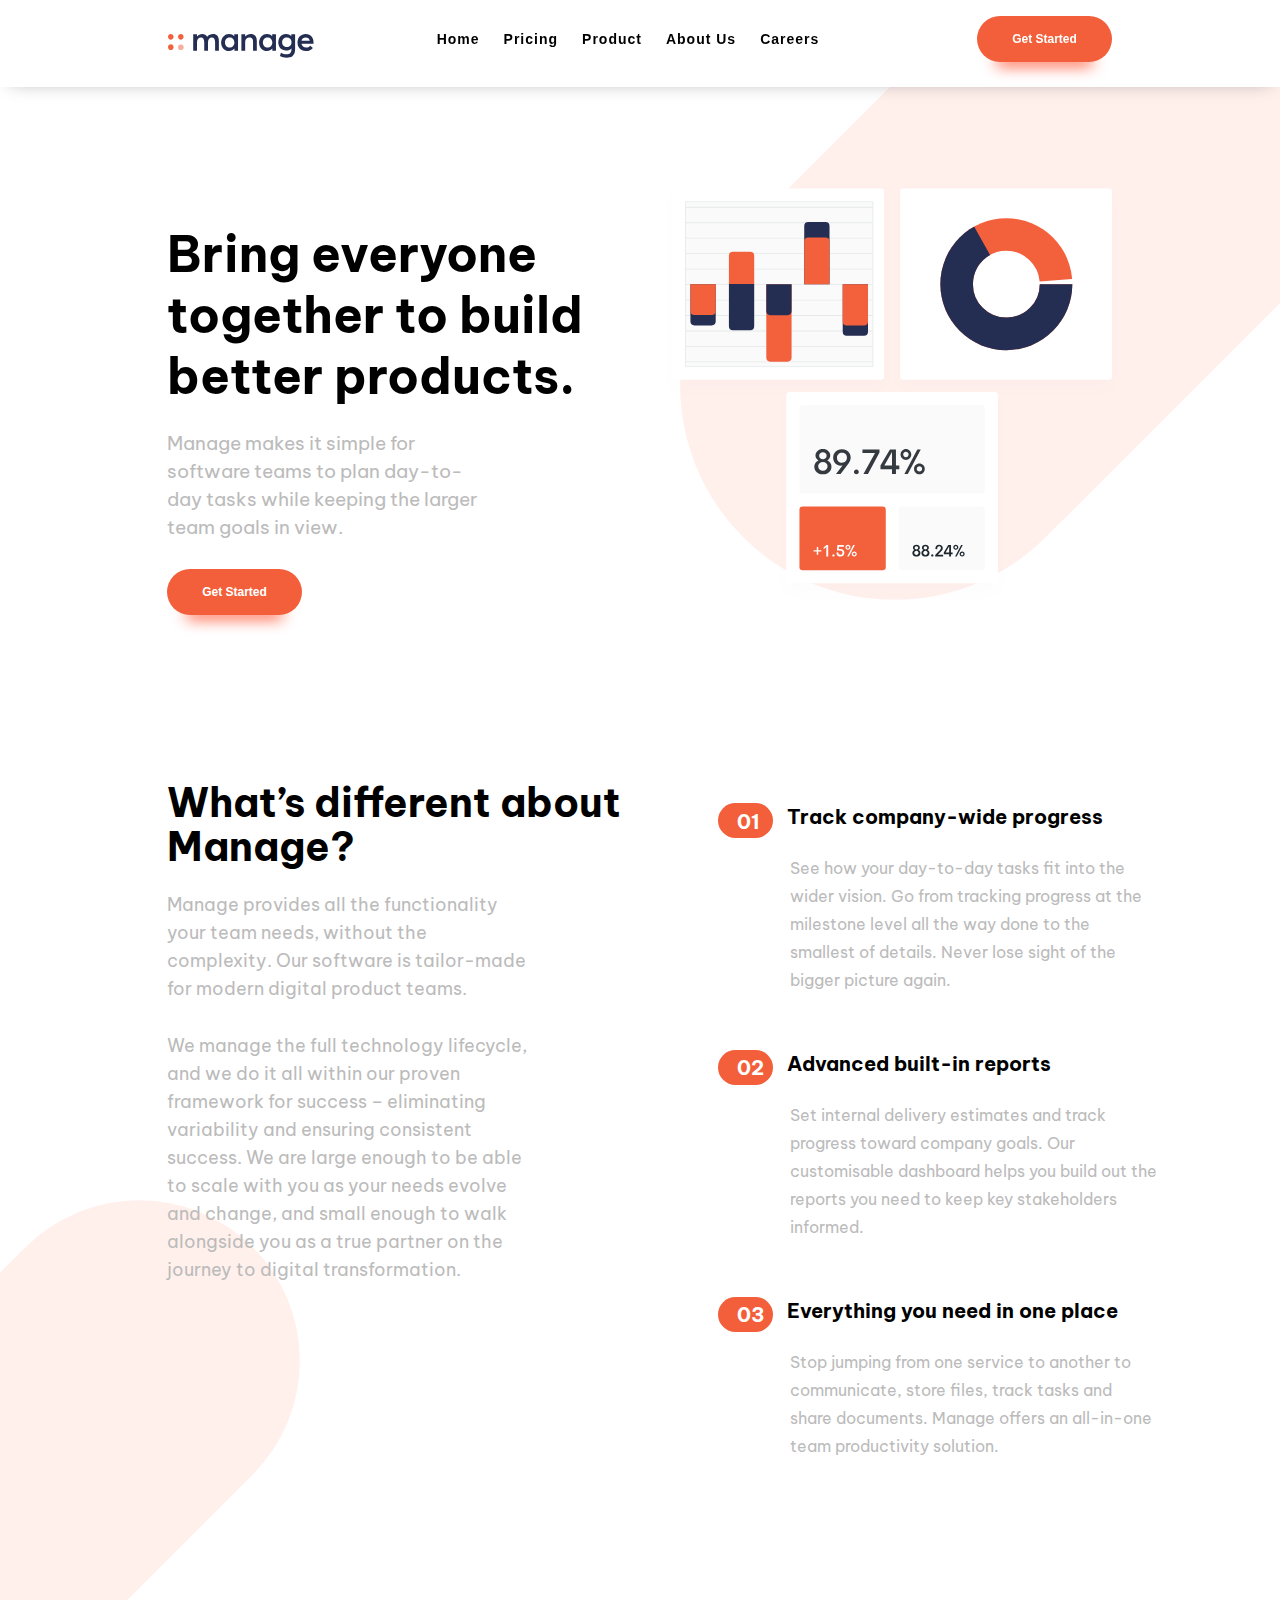
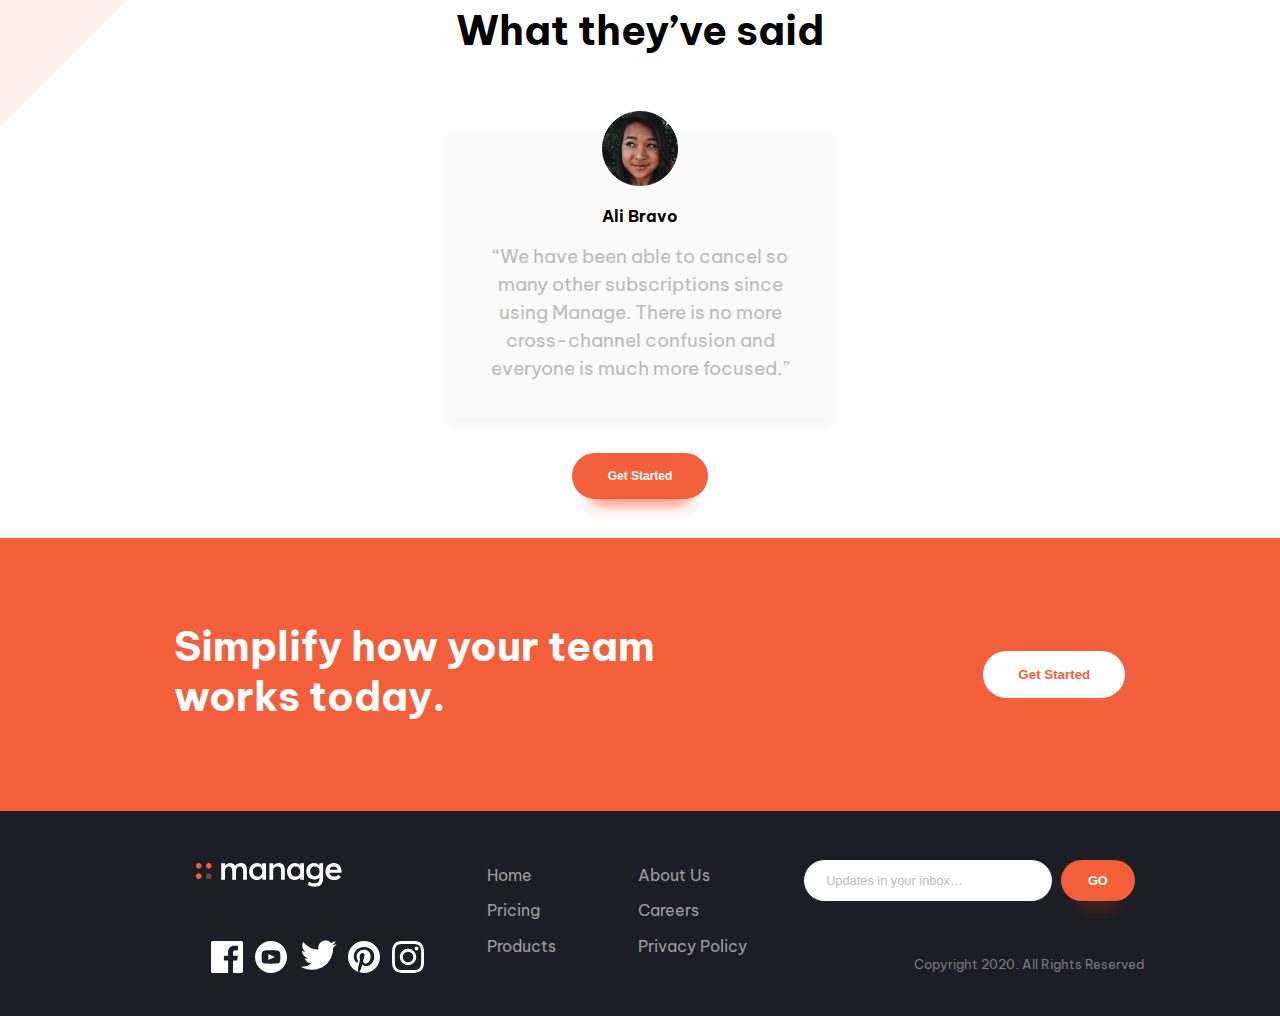
==== commit 8f6e6900: "Added menu items" ====
--- a/index.html
+++ b/index.html
@@ -19,11 +19,11 @@
   
         <nav>
           <ul class="nav-links">
+            <li><a href="index.html">Home</a></li>
             <li><a href="pricing.html">Pricing</a></li>
             <li><a href="#">Product</a></li>
             <li><a href="about.html">About Us</a></li>
             <li><a href="#">Careers</a></li>
-            <li><a href="#">Community</a></li>
           </ul>
         </nav>
 
@@ -129,13 +129,14 @@
         </div>
         <div class="footer-nav">
           <ul class="footer-nav-left">
+            <li><a href="index.html">Home</a></li>
             <li><a href="pricing.html">Pricing</a></li>
             <li><a href="#">Products</a></li>
-            <li><a href="about.html">About Us</a></li>
+            
           </ul>
           <ul class="footer-nav-right">
+            <li><a href="about.html">About Us</a></li>
             <li><a href="#">Careers</a></li>
-            <li><a href="#">Community</a></li>
             <li><a href="#">Privacy Policy</a></li>
           </ul>
         </div>
--- a/styles/style.css
+++ b/styles/style.css
@@ -197,7 +197,7 @@
 }
 
 .main-content-list h3 {
-  margin: 0 0.5rem 0.7rem 0.5rem;
+  margin: 0 0.5rem 0.7rem 7.1rem;
   padding: 0.5rem 1.0625rem 0.6875rem 1.0625rem;
   font-size: 13.9167px;
   line-height: 1.4;
@@ -220,8 +220,8 @@
   background-color: #f25f3a;
   color: #ffffff;
   border-radius: 5rem;
-  padding: 0.5625rem 1.625rem;
-  margin-left: -0.5rem;
+  padding: 0.2625rem 1.225rem;
+  margin-left: -4.3rem;
 }
 
 .main-text-h3 {
@@ -662,6 +662,42 @@
     transition: transform 0.4s ease-in;
     transition: transform 0.4s ease-in, -webkit-transform 0.4s ease-in;
   }
+  .headline-aboutUs {
+    display: -webkit-box;
+    display: -ms-flexbox;
+    display: flex;
+    -webkit-box-orient: vertical;
+    -webkit-box-direction: normal;
+        -ms-flex-direction: column;
+            flex-direction: column;
+    -webkit-box-pack: center;
+        -ms-flex-pack: center;
+            justify-content: center;
+    -webkit-box-align: center;
+        -ms-flex-align: center;
+            align-items: center;
+    margin-top: -3.5rem;
+    margin-bottom: -1rem;
+    padding-top: 3rem;
+  }
+  .headline-pricing {
+    display: -webkit-box;
+    display: -ms-flexbox;
+    display: flex;
+    -webkit-box-orient: vertical;
+    -webkit-box-direction: normal;
+        -ms-flex-direction: column;
+            flex-direction: column;
+    -webkit-box-pack: center;
+        -ms-flex-pack: center;
+            justify-content: center;
+    -webkit-box-align: center;
+        -ms-flex-align: center;
+            align-items: center;
+    margin-top: -4.5rem;
+    margin-bottom: 0;
+    padding-top: 3rem;
+  }
   .hero-headline-container-mobile {
     display: -webkit-box;
     display: -ms-flexbox;
@@ -677,16 +713,92 @@
         -ms-flex-align: center;
             align-items: center;
   }
+  .form-field-name {
+    padding: 0;
+    margin: 0 0 0.5rem 0;
+    color: #7b7b7b;
+  }
+  .form-input {
+    font-size: 1rem;
+    margin-bottom: 1rem;
+    height: 2rem;
+    width: 90%;
+    border-radius: 4px;
+    border-style: solid;
+    border: 1px solid #ddd;
+  }
+  .form-select {
+    color: #7b7b7b;
+    height: 2.4rem;
+    width: 7rem;
+    font-size: 1rem;
+    padding: 0.2rem;
+    margin: 0 0 1rem -0.3rem;
+  }
+  .form-comment-box {
+    font-size: 1rem;
+    color: #bbbbbb;
+    line-height: 1.3rem;
+    margin: 0 0 2rem -0.1rem;
+    height: 8.125rem;
+    width: 90%;
+    border-radius: 4px;
+    border-style: solid;
+    border: 1px solid #ddd;
+  }
+  .form-h2 {
+    color: #4d4d4d;
+    font-size: 1.5rem;
+    -webkit-box-align: center;
+        -ms-flex-align: center;
+            align-items: center;
+    display: -webkit-box;
+    display: -ms-flexbox;
+    display: flex;
+    -webkit-box-pack: center;
+        -ms-flex-pack: center;
+            justify-content: center;
+    margin: 2rem 2.5rem 2rem 0;
+  }
+  .pricing-contact-form {
+    display: -webkit-box;
+    display: -ms-flexbox;
+    display: flex;
+    -webkit-box-orient: vertical;
+    -webkit-box-direction: normal;
+        -ms-flex-direction: column;
+            flex-direction: column;
+    -webkit-box-pack: center;
+        -ms-flex-pack: center;
+            justify-content: center;
+    width: 95vw;
+    padding: 0 1rem 6.5rem 1rem;
+    margin: 3.5rem 0.5rem 2rem 0.5rem;
+    -webkit-box-flex: 1;
+        -ms-flex: 1;
+            flex: 1;
+    border: 1px solid #fff;
+    border-radius: 0.6rem;
+    -webkit-box-shadow: 0px 0px 16px -4px rgba(0, 0, 0, 0.3);
+            box-shadow: 0px 0px 16px -4px rgba(0, 0, 0, 0.3);
+    background-color: #ffffff;
+  }
   .about-hero {
-    margin-bottom: -3rem;
+    margin-bottom: -1rem;
   }
   .about-headline {
     -webkit-box-align: center;
         -ms-flex-align: center;
             align-items: center;
+    margin-bottom: -2.25rem;
+    margin-left: 1rem;
+    margin-right: 1rem;
   }
   .about-headline h2 {
-    font-size: 2rem;
+    -webkit-box-align: center;
+        -ms-flex-align: center;
+            align-items: center;
+    font-size: 1.8rem;
   }
   .headline {
     -webkit-box-align: center;
@@ -694,12 +806,17 @@
             align-items: center;
   }
   h1 {
+    font-size: 1.875rem;
     text-align: center;
   }
   .about-headline-text {
     text-align: center;
     margin-right: 0;
     margin-bottom: 1.8rem;
+  }
+  .pricing-headline-text {
+    margin-top: 2rem;
+    margin-left: -1.125rem;
   }
   .about-button {
     font-size: 0.75rem;
@@ -717,6 +834,9 @@
   .about-button:hover {
     background-color: #f99076;
   }
+  .pricing-graph-img {
+    display: none;
+  }
   .about-content-container-mobile {
     display: -webkit-box;
     display: -ms-flexbox;
@@ -733,6 +853,15 @@
             align-items: center;
     padding: 0 1rem 1.5rem 1rem;
     margin-bottom: -0.25rem;
+  }
+  .text-paragraph {
+    text-align: center;
+  }
+  .pricing-content h2 {
+    font-size: 1.8rem;
+  }
+  .pricing-content-text {
+    text-align: left;
   }
   .about-content {
     display: -webkit-box;
@@ -793,26 +922,30 @@
   }
   span {
     position: absolute;
-    margin-top: 40px;
-    margin-left: -202px;
+    margin-left: 7px;
     border-radius: 6px;
-    height: 120px;
-    width: 140px;
+    height: 35px;
+    width: 55px;
     color: #ffffff;
     background-color: #3b3b3b;
-    display: none;
-    z-index: 1;
+    display: block;
   }
   .locations-links {
     text-decoration: none;
     color: #a6a6a6;
     font-size: 1.3rem;
   }
-  .locations-links:hover {
-    font-weight: 500;
-    color: #F25F3A;
-  }
-  .locations-links:hover span {
+  .location-popup {
+    position: absolute;
+    margin-left: 7px;
+    border-radius: 6px;
+    height: 40px;
+    width: 60px;
+    color: #ffffff;
+    background-color: #3b3b3b;
+    display: none;
+  }
+  .locations-links:hover .location-popup {
     color: #ffffff;
     font-size: 1rem;
     line-height: 0.8;
@@ -822,15 +955,12 @@
     padding: 0 10px 10px 10px;
     letter-spacing: 0;
     font-weight: 400;
-    display: inline-block;
+    display: none;
   }
   .headline-text {
     text-align: center;
     margin-right: 0;
   }
-  .text-paragraph {
-    text-align: center;
-  }
   .main-content {
     margin-top: 0;
   }
@@ -838,10 +968,9 @@
     margin: 0;
   }
   .main-content-list h3 {
-    background-color: #f99076;
-    background: -webkit-gradient(linear, left top, right top, color-stop(3%, #fff), color-stop(10%, #ffefeb), color-stop(90%, #ffefeb), color-stop(50%, #ffefeb));
-    background: linear-gradient(to right, #fff 3%, #ffefeb 10%, #ffefeb 90%, #ffefeb 50%);
-    width: 100%;
+    margin-left: 4.1rem;
+    padding-right: 0.4rem;
+    text-align: start;
   }
   .main-content h2 {
     line-height: 1.4;
@@ -850,6 +979,9 @@
   }
   .main-text-h3 {
     margin: 0 1.2rem 3rem 1.2rem;
+  }
+  .reviews h2 {
+    font-size: 1.875rem;
   }
   .slider-img {
     margin: 0;
@@ -974,8 +1106,27 @@
     -webkit-box-align: center;
         -ms-flex-align: center;
             align-items: center;
-    margin-top: -2rem;
-    margin-bottom: 1rem;
+    margin-top: -5.5rem;
+    margin-bottom: 2rem;
+    padding-top: 3rem;
+  }
+  .headline-pricing {
+    display: -webkit-box;
+    display: -ms-flexbox;
+    display: flex;
+    -webkit-box-orient: vertical;
+    -webkit-box-direction: normal;
+        -ms-flex-direction: column;
+            flex-direction: column;
+    -webkit-box-pack: center;
+        -ms-flex-pack: center;
+            justify-content: center;
+    -webkit-box-align: center;
+        -ms-flex-align: center;
+            align-items: center;
+    margin-top: -5.5rem;
+    margin-bottom: -2rem;
+    padding-top: 3rem;
   }
   .hero-headline-container-desktop {
     display: -webkit-box;
@@ -992,6 +1143,75 @@
         -ms-flex-align: start;
             align-items: flex-start;
     margin: 0 9.4375rem 3rem 9.4375rem;
+  }
+  .form-field-name {
+    padding: 0;
+    margin: 0 0 0.5rem 0;
+    color: #7b7b7b;
+  }
+  .form-input {
+    font-size: 1rem;
+    margin-bottom: 1rem;
+    height: 2rem;
+    width: 90%;
+    border-radius: 4px;
+    border-style: solid;
+    border: 1px solid #ddd;
+  }
+  .form-select {
+    color: #7b7b7b;
+    height: 2.4rem;
+    width: 7rem;
+    font-size: 1rem;
+    padding: 0.2rem;
+    margin: 0 0 1rem -0.3rem;
+  }
+  .form-comment-box {
+    font-size: 1rem;
+    color: #bbbbbb;
+    line-height: 1.3rem;
+    margin: 0 0 2rem -0.1rem;
+    height: 8.125rem;
+    width: 90%;
+    border-radius: 4px;
+    border-style: solid;
+    border: 1px solid #ddd;
+  }
+  .form-h2 {
+    color: #4d4d4d;
+    font-size: 2rem;
+    -webkit-box-align: center;
+        -ms-flex-align: center;
+            align-items: center;
+    display: -webkit-box;
+    display: -ms-flexbox;
+    display: flex;
+    -webkit-box-pack: center;
+        -ms-flex-pack: center;
+            justify-content: center;
+    margin: 2rem 2.5rem 2rem 0;
+  }
+  .pricing-contact-form {
+    display: -webkit-box;
+    display: -ms-flexbox;
+    display: flex;
+    -webkit-box-orient: vertical;
+    -webkit-box-direction: normal;
+        -ms-flex-direction: column;
+            flex-direction: column;
+    -webkit-box-pack: center;
+        -ms-flex-pack: center;
+            justify-content: center;
+    padding: 0 1rem 6.5rem 4rem;
+    margin: 7.5rem -0.75rem 6rem 2rem;
+    -webkit-box-flex: 1;
+        -ms-flex: 1;
+            flex: 1;
+    border: 1px solid #fff;
+    border-radius: 0.6rem;
+    -webkit-box-shadow: 0px 0px 16px -4px rgba(0, 0, 0, 0.3);
+            box-shadow: 0px 0px 16px -4px rgba(0, 0, 0, 0.3);
+    background-color: #ffffff;
   }
   .hero {
     -webkit-box-flex: 1;
@@ -1003,8 +1223,9 @@
     -webkit-box-flex: 1;
         -ms-flex: 1;
             flex: 1;
-    margin-top: 1.6rem;
+    margin-top: 6.6rem;
     margin-right: -3.8rem;
+    margin-left: 0.6rem;
   }
 }
 
@@ -1038,12 +1259,17 @@
     padding: 0 1rem 6.5rem 1rem;
     margin-bottom: -0.25rem;
     margin-top: 1.2rem;
+    margin-left: -1rem;
     -webkit-box-flex: 1;
         -ms-flex: 1;
             flex: 1;
   }
   .about-headline h2 {
     font-size: calc(28px + 9 * (100vw - 318px) / 1082);
+    -webkit-box-align: center;
+        -ms-flex-align: center;
+            align-items: center;
+    margin-top: 6rem;
   }
   .about-button {
     font-size: 0.75rem;
@@ -1061,6 +1287,13 @@
   .about-button:hover {
     background-color: #f99076;
   }
+  .pricing-graph-img {
+    -webkit-box-flex: 1;
+        -ms-flex: 1;
+            flex: 1;
+    margin-top: 5rem;
+    margin-left: -1rem;
+  }
   .headline {
     display: -webkit-box;
     display: -ms-flexbox;
@@ -1091,6 +1324,10 @@
   .about-headline-text {
     text-align: left;
     margin-bottom: 1.8rem;
+  }
+  .pricing-headline-text {
+    margin-top: 1rem;
+    margin-left: -1.125rem;
   }
   .headline-text {
     text-align: left;
@@ -1178,6 +1415,46 @@
   .about-content h2 {
     font-size: calc(28px + 9 * (100vw - 318px) / 1082);
   }
+  .pricing-content-container-tablet {
+    display: -webkit-box;
+    display: -ms-flexbox;
+    display: flex;
+    -webkit-box-orient: vertical;
+    -webkit-box-direction: normal;
+        -ms-flex-direction: column;
+            flex-direction: column;
+    -webkit-box-pack: center;
+        -ms-flex-pack: center;
+            justify-content: center;
+    -webkit-box-align: center;
+        -ms-flex-align: center;
+            align-items: center;
+    margin: -9.6rem 9.4375rem 3rem 7.438rem;
+  }
+  .pricing-content {
+    display: -webkit-box;
+    display: -ms-flexbox;
+    display: flex;
+    -webkit-box-orient: vertical;
+    -webkit-box-direction: normal;
+        -ms-flex-direction: column;
+            flex-direction: column;
+    -webkit-box-pack: center;
+        -ms-flex-pack: center;
+            justify-content: center;
+    -webkit-box-align: start;
+        -ms-flex-align: start;
+            align-items: flex-start;
+    padding: 0 1rem;
+    margin-top: 2rem;
+    margin-bottom: 0;
+    -webkit-box-flex: 1;
+        -ms-flex: 1;
+            flex: 1;
+  }
+  .pricing-content h2 {
+    font-size: calc(28px + 9 * (100vw - 318px) / 1082);
+  }
   .main-content-list {
     -webkit-box-flex: 1;
         -ms-flex: 1;
@@ -1186,7 +1463,7 @@
   .main-content-list h3 {
     text-align: left;
     background-color: #ffffff;
-    width: 120%;
+    width: 100%;
   }
   .main-content h2 {
     line-height: 1.1;
@@ -1288,23 +1565,28 @@
     position: absolute;
     margin-left: 7px;
     border-radius: 6px;
-    height: 120px;
-    width: 140px;
+    height: 35px;
+    width: 55px;
     color: #ffffff;
     background-color: #3b3b3b;
-    display: none;
-    z-index: 1;
+    display: block;
   }
   .locations-links {
     text-decoration: none;
     color: #a6a6a6;
     font-size: 1.3rem;
   }
-  .locations-links:hover {
-    font-weight: 500;
-    color: #F25F3A;
-  }
-  .locations-links:hover span {
+  .location-popup {
+    position: absolute;
+    margin-left: 7px;
+    border-radius: 6px;
+    height: 40px;
+    width: 60px;
+    color: #ffffff;
+    background-color: #3b3b3b;
+    display: none;
+  }
+  .locations-links:hover .location-popup {
     color: #ffffff;
     font-size: 1rem;
     line-height: 0.8;
@@ -1314,7 +1596,7 @@
     padding: 0 10px 10px 10px;
     letter-spacing: 0;
     font-weight: 400;
-    display: inline-block;
+    display: none;
   }
   .main-text-h3 {
     margin: 0 -1.8rem 3rem -0.8rem;
@@ -1492,7 +1774,7 @@
     -webkit-box-align: start;
         -ms-flex-align: start;
             align-items: flex-start;
-    margin: 0 9.4375rem 8rem 9.4375rem;
+    margin: 0 9.4375rem 5rem 9.4375rem;
   }
   .headline-aboutUs {
     display: -webkit-box;
@@ -1510,6 +1792,24 @@
             align-items: center;
     margin-top: 5.5rem;
     margin-bottom: -5rem;
+    padding-top: 3rem;
+  }
+  .headline-pricing {
+    display: -webkit-box;
+    display: -ms-flexbox;
+    display: flex;
+    -webkit-box-orient: vertical;
+    -webkit-box-direction: normal;
+        -ms-flex-direction: column;
+            flex-direction: column;
+    -webkit-box-pack: center;
+        -ms-flex-pack: center;
+            justify-content: center;
+    -webkit-box-align: center;
+        -ms-flex-align: center;
+            align-items: center;
+    margin-top: 5.5rem;
+    margin-bottom: 0rem;
     padding-top: 3rem;
   }
   .about-hero {
@@ -1540,6 +1840,102 @@
         -ms-flex: 1;
             flex: 1;
     margin-top: 9.2rem;
+  }
+  .form-h2 {
+    color: #4d4d4d;
+    font-size: 2rem;
+    -webkit-box-align: center;
+        -ms-flex-align: center;
+            align-items: center;
+    display: -webkit-box;
+    display: -ms-flexbox;
+    display: flex;
+    -webkit-box-pack: center;
+        -ms-flex-pack: center;
+            justify-content: center;
+    margin: 2rem 2.5rem 2rem 0;
+  }
+  .pricing-contact-form {
+    display: -webkit-box;
+    display: -ms-flexbox;
+    display: flex;
+    -webkit-box-orient: vertical;
+    -webkit-box-direction: normal;
+        -ms-flex-direction: column;
+            flex-direction: column;
+    -webkit-box-pack: center;
+        -ms-flex-pack: center;
+            justify-content: center;
+    padding: 0 1rem 6.5rem 4rem;
+    margin: 7.5rem 0 6rem 2rem;
+    -webkit-box-flex: 1;
+        -ms-flex: 1;
+            flex: 1;
+    border: 1px solid #fff;
+    border-radius: 0.6rem;
+    -webkit-box-shadow: 0px 0px 16px -4px rgba(0, 0, 0, 0.3);
+            box-shadow: 0px 0px 16px -4px rgba(0, 0, 0, 0.3);
+    background-color: #ffffff;
+  }
+  .form-field-name {
+    padding: 0;
+    margin: 0 0 0.5rem 0;
+    color: #7b7b7b;
+  }
+  .form-input {
+    font-size: 1rem;
+    margin-bottom: 1rem;
+    height: 2rem;
+    width: 90%;
+    border-radius: 4px;
+    border-style: solid;
+    border: 1px solid #ddd;
+  }
+  .form-select {
+    color: #7b7b7b;
+    height: 2.4rem;
+    width: 7rem;
+    font-size: 1rem;
+    padding: 0.2rem;
+    margin: 0 0 1rem -0.3rem;
+  }
+  .form-comment-box {
+    font-size: 1rem;
+    color: #bbbbbb;
+    line-height: 1.3rem;
+    margin: 0 0 2rem -0.1rem;
+    height: 8.125rem;
+    width: 90%;
+    border-radius: 4px;
+    border-style: solid;
+    border: 1px solid #ddd;
+  }
+  .headline {
+    display: -webkit-box;
+    display: -ms-flexbox;
+    display: flex;
+    -webkit-box-orient: vertical;
+    -webkit-box-direction: normal;
+        -ms-flex-direction: column;
+            flex-direction: column;
+    -webkit-box-pack: center;
+        -ms-flex-pack: center;
+            justify-content: center;
+    -webkit-box-align: start;
+        -ms-flex-align: start;
+            align-items: flex-start;
+    padding: 0 1rem 6.5rem 1rem;
+    margin-bottom: -0.25rem;
+    margin-top: 14rem;
+    -webkit-box-flex: 1;
+        -ms-flex: 1;
+            flex: 1;
+  }
+  .headline h2 {
+    font-size: 2.5rem;
+  }
+  h1 {
+    text-align: left;
   }
   .about-headline {
     display: -webkit-box;
@@ -1561,33 +1957,6 @@
     -webkit-box-flex: 1;
         -ms-flex: 1;
             flex: 1;
-  }
-  .headline {
-    display: -webkit-box;
-    display: -ms-flexbox;
-    display: flex;
-    -webkit-box-orient: vertical;
-    -webkit-box-direction: normal;
-        -ms-flex-direction: column;
-            flex-direction: column;
-    -webkit-box-pack: center;
-        -ms-flex-pack: center;
-            justify-content: center;
-    -webkit-box-align: start;
-        -ms-flex-align: start;
-            align-items: flex-start;
-    padding: 0 1rem 6.5rem 1rem;
-    margin-bottom: -0.25rem;
-    margin-top: 14rem;
-    -webkit-box-flex: 1;
-        -ms-flex: 1;
-            flex: 1;
-  }
-  .headline h2 {
-    font-size: 2.5rem;
-  }
-  h1 {
-    text-align: left;
   }
   .about-headline-text {
     text-align: left;
@@ -1609,6 +1978,13 @@
   .about-button:hover {
     background-color: #f99076;
   }
+  .pricing-graph-img {
+    -webkit-box-flex: 1;
+        -ms-flex: 1;
+            flex: 1;
+    margin-top: 4rem;
+    margin-left: 0rem;
+  }
   .headline-text {
     text-align: left;
     margin-right: 9rem;
@@ -1647,7 +2023,7 @@
         -ms-flex-align: center;
             align-items: center;
     padding: 0 1rem;
-    margin-top: -3rem;
+    margin-top: -14rem;
     margin-bottom: 0;
     -webkit-box-flex: 1;
         -ms-flex: 1;
@@ -1693,6 +2069,46 @@
   .about-content h2 {
     font-size: 2.5rem;
   }
+  .pricing-content-container-tablet {
+    display: -webkit-box;
+    display: -ms-flexbox;
+    display: flex;
+    -webkit-box-orient: vertical;
+    -webkit-box-direction: normal;
+        -ms-flex-direction: column;
+            flex-direction: column;
+    -webkit-box-pack: center;
+        -ms-flex-pack: center;
+            justify-content: center;
+    -webkit-box-align: center;
+        -ms-flex-align: center;
+            align-items: center;
+    margin: -9.6rem 9.4375rem 4rem 9.338rem;
+  }
+  .pricing-content {
+    display: -webkit-box;
+    display: -ms-flexbox;
+    display: flex;
+    -webkit-box-orient: vertical;
+    -webkit-box-direction: normal;
+        -ms-flex-direction: column;
+            flex-direction: column;
+    -webkit-box-pack: center;
+        -ms-flex-pack: center;
+            justify-content: center;
+    -webkit-box-align: start;
+        -ms-flex-align: start;
+            align-items: flex-start;
+    padding: 0 1rem;
+    margin-top: 2rem;
+    margin-bottom: 0;
+    -webkit-box-flex: 1;
+        -ms-flex: 1;
+            flex: 1;
+  }
+  .pricing-content h2 {
+    font-size: calc(28px + 9 * (100vw - 318px) / 1082);
+  }
   .main-content-list {
     -webkit-box-flex: 1;
         -ms-flex: 1;
@@ -1710,7 +2126,7 @@
   }
   .main-text-h2 {
     font-size: 18.0833px;
-    margin-right: 9rem;
+    margin-right: 7rem;
     text-align: left;
   }
   .about-text-h2 {
@@ -1814,12 +2230,11 @@
     position: absolute;
     margin-left: 7px;
     border-radius: 6px;
-    height: 120px;
-    width: 140px;
+    height: 35px;
+    width: 55px;
     color: #ffffff;
     background-color: #3b3b3b;
-    display: none;
-    z-index: 1;
+    display: block;
   }
   .locations-links {
     text-decoration: none;
@@ -1830,7 +2245,17 @@
     font-weight: 500;
     color: #F25F3A;
   }
-  .locations-links:hover span {
+  .location-popup {
+    position: absolute;
+    margin-left: 7px;
+    border-radius: 6px;
+    height: 40px;
+    width: 60px;
+    color: #ffffff;
+    background-color: #3b3b3b;
+    display: none;
+  }
+  .locations-links:hover .location-popup {
     color: #ffffff;
     font-size: 1rem;
     line-height: 0.8;
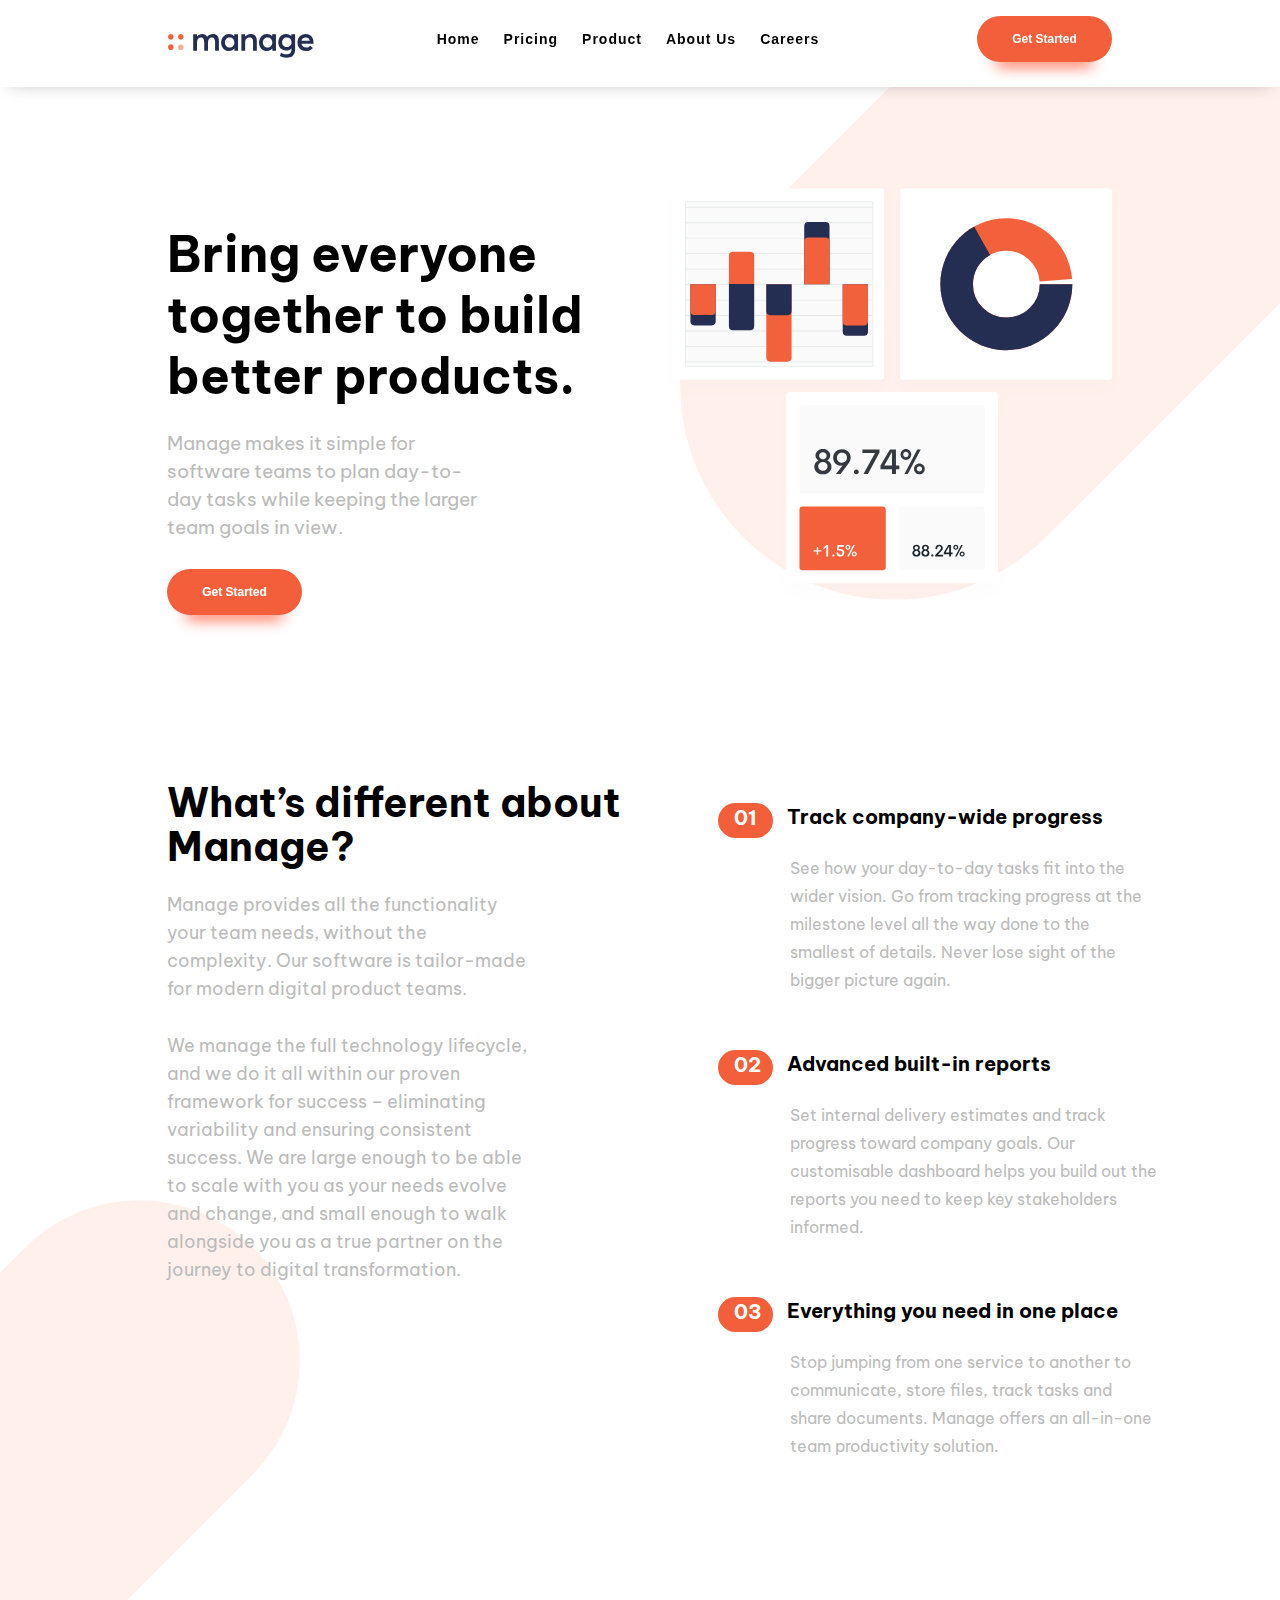
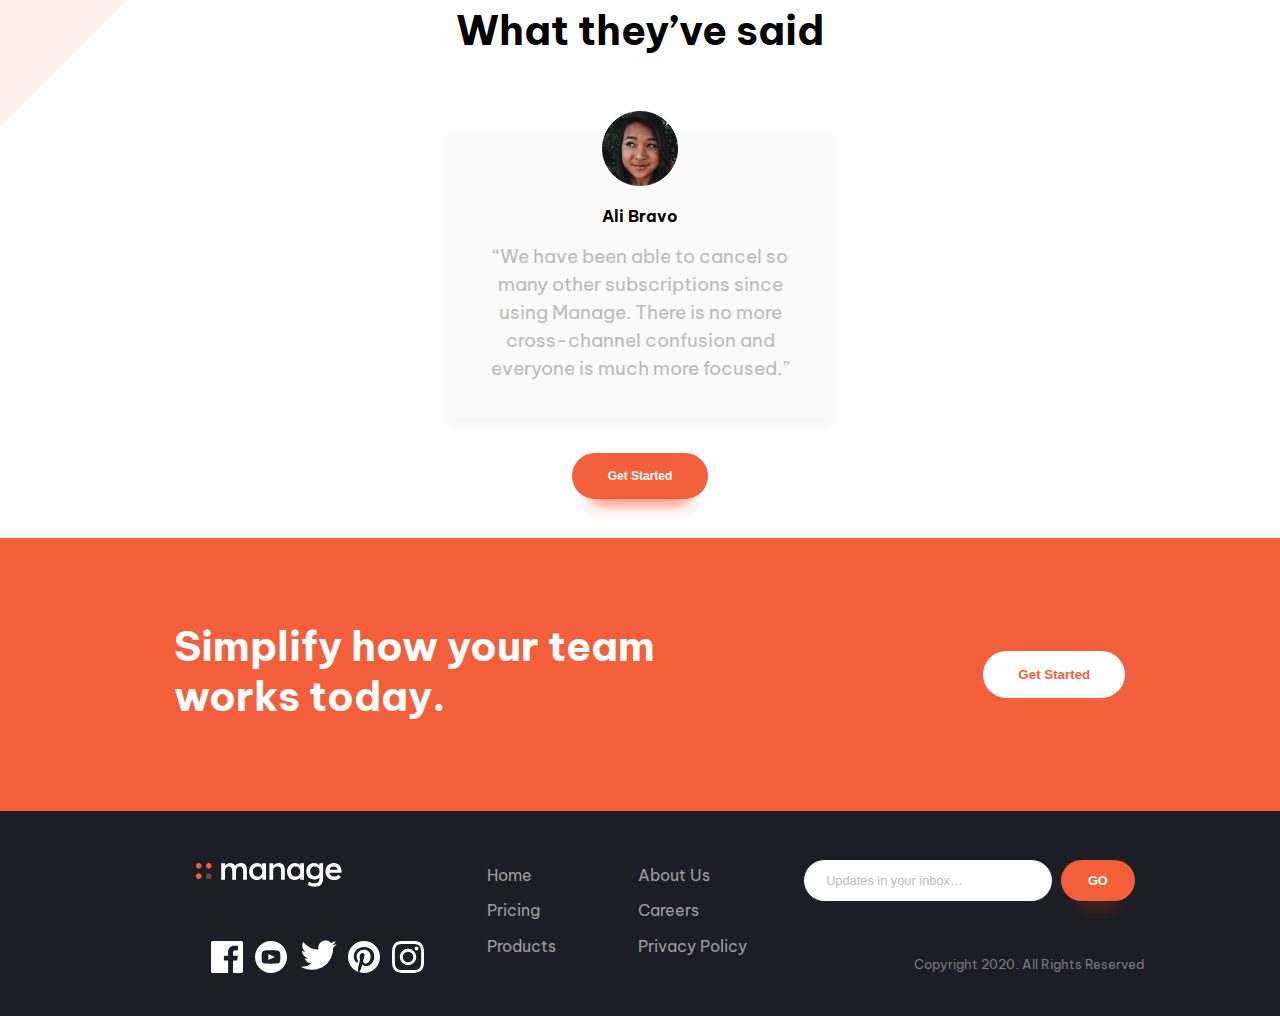
==== commit 6f1baf79: "Added careers.html page and began styling. Added image to careers.html page. Fixed styling bugs" ====
--- a/index.html
+++ b/index.html
@@ -23,7 +23,7 @@
             <li><a href="pricing.html">Pricing</a></li>
             <li><a href="#">Product</a></li>
             <li><a href="about.html">About Us</a></li>
-            <li><a href="#">Careers</a></li>
+            <li><a href="careers.html">Careers</a></li>
           </ul>
         </nav>
 
@@ -136,7 +136,7 @@
           </ul>
           <ul class="footer-nav-right">
             <li><a href="about.html">About Us</a></li>
-            <li><a href="#">Careers</a></li>
+            <li><a href="careers.html">Careers</a></li>
             <li><a href="#">Privacy Policy</a></li>
           </ul>
         </div>
--- a/styles/style.css
+++ b/styles/style.css
@@ -220,7 +220,7 @@
   background-color: #f25f3a;
   color: #ffffff;
   border-radius: 5rem;
-  padding: 0.2625rem 1.225rem;
+  padding: 0.0625rem 1.025rem;
   margin-left: -4.3rem;
 }
 
@@ -556,10 +556,10 @@
     width: 80%;
     -webkit-transform: translateY(-30rem);
             transform: translateY(-30rem);
-    -webkit-transition: -webkit-transform 0.4s ease-in;
-    transition: -webkit-transform 0.4s ease-in;
-    transition: transform 0.4s ease-in;
-    transition: transform 0.4s ease-in, -webkit-transform 0.4s ease-in;
+    -webkit-transition: -webkit-transform 0.3s ease-in;
+    transition: -webkit-transform 0.3s ease-in;
+    transition: transform 0.3s ease-in;
+    transition: transform 0.3s ease-in, -webkit-transform 0.3s ease-in;
   }
   .nav-links li {
     opacity: 0;
@@ -782,6 +782,10 @@
     -webkit-box-shadow: 0px 0px 16px -4px rgba(0, 0, 0, 0.3);
             box-shadow: 0px 0px 16px -4px rgba(0, 0, 0, 0.3);
     background-color: #ffffff;
+  }
+  .careers-hero {
+    margin-top: 2rem;
+    margin-bottom: -1rem;
   }
   .about-hero {
     margin-bottom: -1rem;
@@ -858,7 +862,7 @@
     text-align: center;
   }
   .pricing-content h2 {
-    font-size: 1.8rem;
+    font-size: 1.7rem;
   }
   .pricing-content-text {
     text-align: left;
@@ -971,6 +975,9 @@
     margin-left: 4.1rem;
     padding-right: 0.4rem;
     text-align: start;
+  }
+  .main-content-h3-numbers {
+    padding: 0.2625rem 1.25rem;
   }
   .main-content h2 {
     line-height: 1.4;
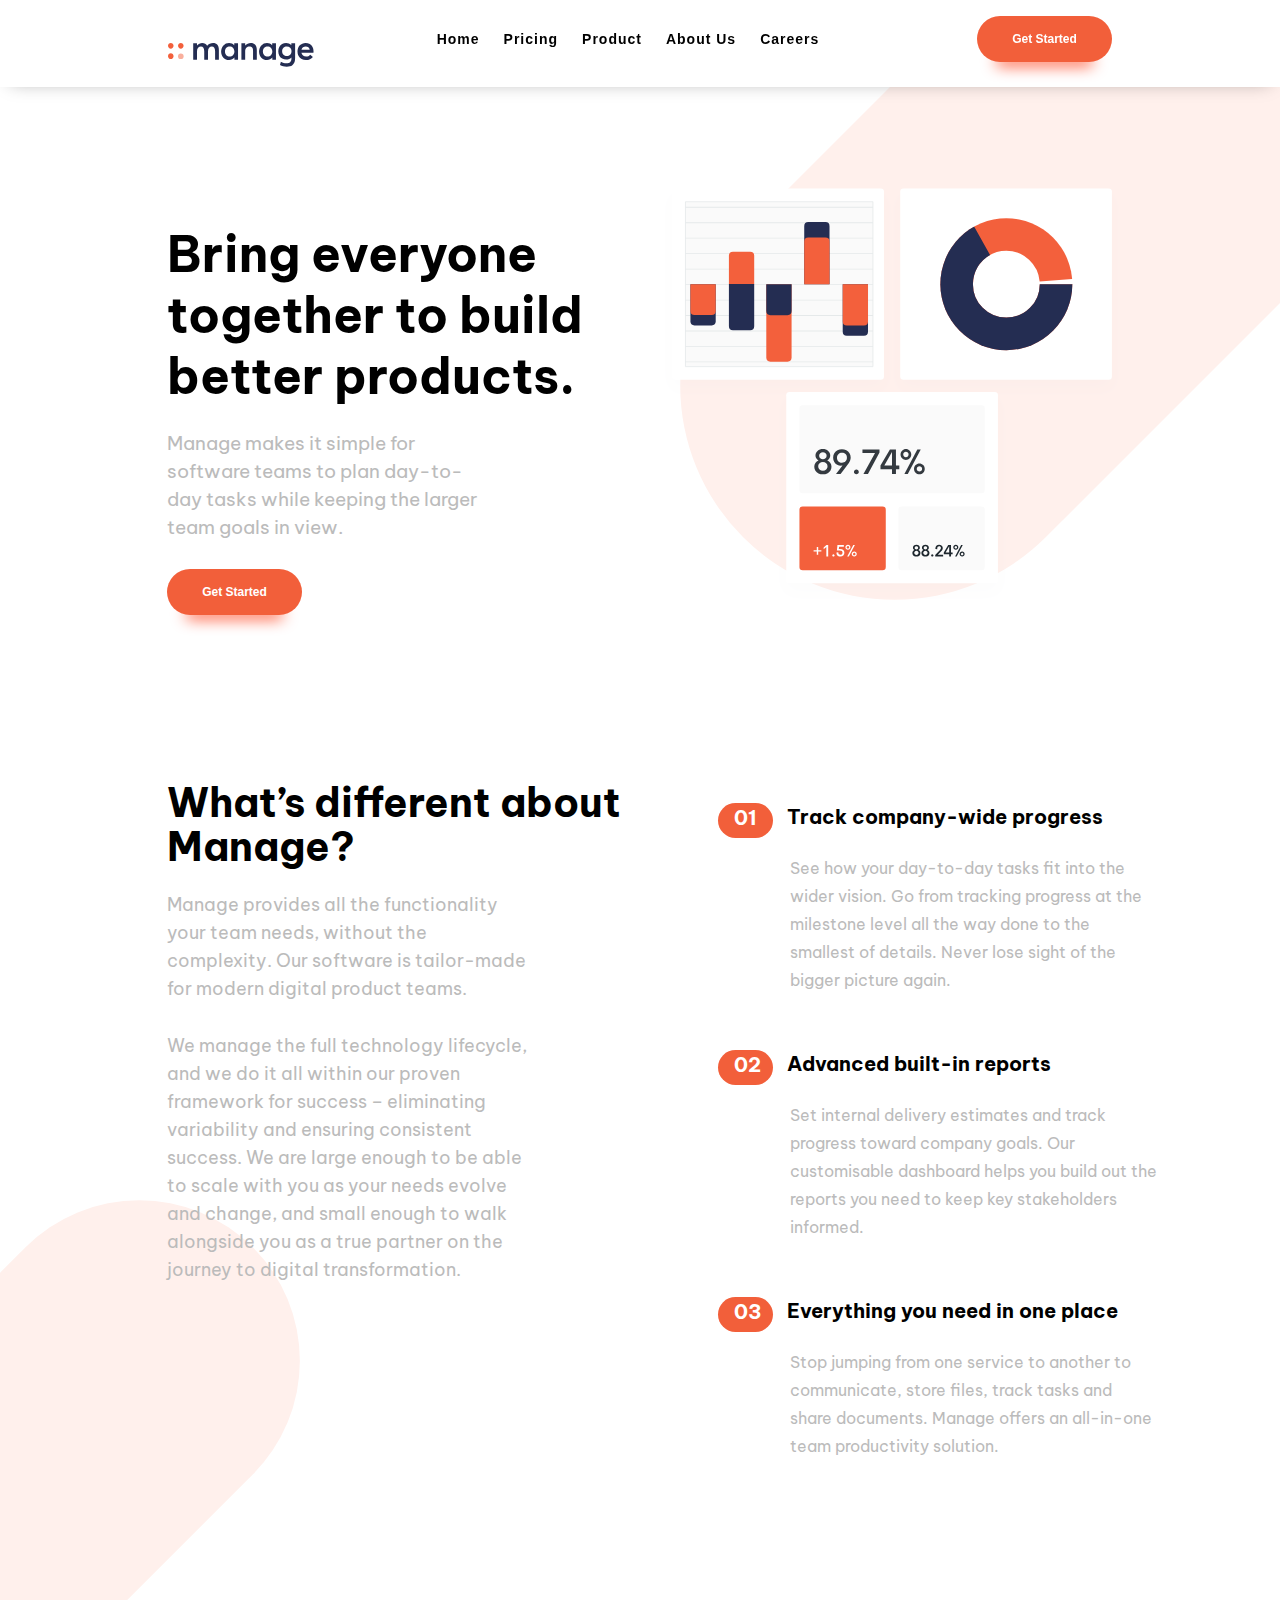
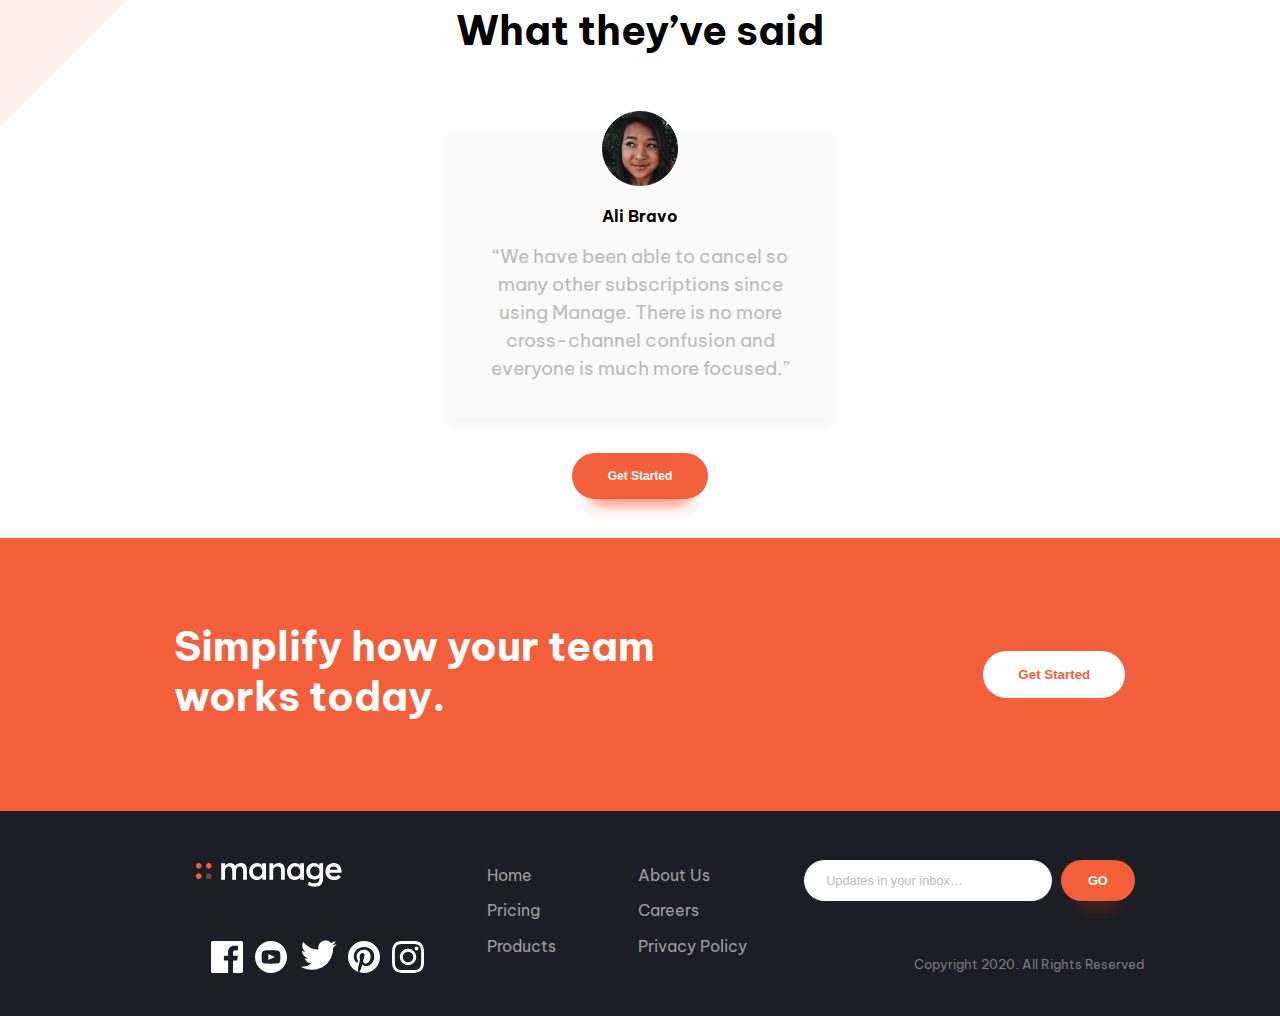
==== commit 3273a149: "Began refactoring code" ====
--- a/index.html
+++ b/index.html
@@ -14,7 +14,7 @@
     <div class="container">
       <div class="header-container">
         <header class="logo">
-          <a href="#"><svg xmlns="http://www.w3.org/2000/svg" width="146" height="24"><g fill="none" fill-rule="evenodd"><path fill="#242D52" fill-rule="nonzero" d="M40.014 16.809V8.553c0-1.577.366-2.82 1.098-3.73.733-.91 1.65-1.365 2.75-1.365 2.158 0 3.237 1.577 3.237 4.731v8.62h3.782v-9.58c0-2.415-.5-4.22-1.503-5.417C48.376.615 46.945.017 45.084.017c-1.222 0-2.34.234-3.352.703a6.833 6.833 0 00-2.56 2.043h-.066C38.126.932 36.486.017 34.184.017c-.969 0-1.902.217-2.799.653a6.976 6.976 0 00-2.353 1.878h-.05V.265H25.2v16.527h3.782V8.553c0-1.577.372-2.82 1.115-3.73.743-.91 1.693-1.365 2.849-1.365 2.19 0 3.286 1.577 3.286 4.731v8.62h3.782zm21.101.248c2.246 0 3.997-.827 5.252-2.482h.05v2.217h3.616V.265h-3.782V2.25h-.066C64.93.761 63.23.017 61.082.017a7.76 7.76 0 00-5.681 2.415c-.705.75-1.26 1.66-1.668 2.73a9.589 9.589 0 00-.611 3.44c0 1.258.203 2.416.61 3.475.408 1.059.964 1.952 1.669 2.68a7.348 7.348 0 002.535 1.696 8.325 8.325 0 003.18.604zm.595-3.441c-1.399 0-2.538-.466-3.419-1.398-.88-.932-1.321-2.132-1.321-3.599 0-1.555.454-2.804 1.362-3.747.909-.943 2.04-1.414 3.394-1.414 1.343 0 2.458.493 3.345 1.48.886.988 1.33 2.215 1.33 3.681 0 1.467-.455 2.667-1.363 3.599-.909.932-2.018 1.398-3.328 1.398zm27.112 3.193V7.064c0-2.393-.536-4.166-1.61-5.319C86.14.593 84.655.017 82.762.017a7.373 7.373 0 00-3.056.645 6.958 6.958 0 00-2.477 1.87h-.05V.264h-3.782v16.527h3.782V8.487c0-1.588.388-2.823 1.164-3.706.777-.882 1.814-1.323 3.113-1.323.595 0 1.104.077 1.528.231.424.155.796.406 1.115.753.32.348.556.819.71 1.415.154.595.231 1.323.231 2.183v8.769h3.782zm10.218.248c2.246 0 3.996-.827 5.252-2.482h.05v2.217h3.616V.265h-3.782V2.25h-.066C102.855.761 101.154.017 99.007.017a7.76 7.76 0 00-5.682 2.415c-.704.75-1.26 1.66-1.668 2.73a9.589 9.589 0 00-.61 3.44c0 1.258.203 2.416.61 3.475.408 1.059.964 1.952 1.668 2.68a7.348 7.348 0 002.536 1.696 8.325 8.325 0 003.179.604zm.594-3.441c-1.398 0-2.538-.466-3.418-1.398-.881-.932-1.322-2.132-1.322-3.599 0-1.555.455-2.804 1.363-3.747.908-.943 2.04-1.414 3.394-1.414 1.343 0 2.458.493 3.344 1.48.886.988 1.33 2.215 1.33 3.681 0 1.467-.455 2.667-1.363 3.599-.908.932-2.018 1.398-3.328 1.398zm19.07 10.125c1.2 0 2.274-.14 3.22-.422.947-.281 1.743-.673 2.387-1.175a6.385 6.385 0 001.602-1.844 8.14 8.14 0 00.916-2.383c.188-.86.281-1.803.281-2.829V.265h-3.782v1.737h-.066a7.059 7.059 0 00-2.353-1.49A7.62 7.62 0 00118.142 0c-1.508 0-2.862.358-4.062 1.075-1.2.717-2.134 1.713-2.8 2.987-.666 1.273-.999 2.705-.999 4.293 0 1.61.35 3.038 1.049 4.285.699 1.246 1.66 2.203 2.882 2.87 1.222.667 2.598 1.001 4.129 1.001 2.047 0 3.716-.673 5.004-2.018h.066v1.753c0 1.17-.43 2.14-1.288 2.912-.86.772-2.07 1.158-3.634 1.158-1.068 0-2.006-.132-2.816-.397-.809-.265-1.742-.678-2.799-1.24l-.892 3.341c.925.552 1.966.976 3.122 1.274 1.156.298 2.356.447 3.6.447zm.132-10.72c-1.365 0-2.491-.434-3.377-1.3-.887-.865-1.33-2.026-1.33-3.482 0-1.4.435-2.542 1.305-3.425.87-.882 2.004-1.323 3.402-1.323 1.332 0 2.442.435 3.328 1.307.886.871 1.33 2.002 1.33 3.391 0 1.401-.433 2.556-1.297 3.466-.864.91-1.985 1.365-3.361 1.365zm19.086 4.036c1.542 0 2.899-.281 4.071-.844 1.173-.562 2.133-1.323 2.882-2.283l-2.642-2.266c-1.035 1.301-2.406 1.952-4.113 1.952-1.21 0-2.237-.337-3.08-1.01-.842-.672-1.384-1.593-1.627-2.762h12.024c.066-.397.099-.9.099-1.506 0-1.599-.325-3.027-.975-4.285a7.198 7.198 0 00-2.807-2.961c-1.222-.717-2.632-1.075-4.228-1.075a8.191 8.191 0 00-3.188.62c-.99.414-1.844.99-2.56 1.729-.715.739-1.277 1.638-1.684 2.696-.407 1.06-.611 2.212-.611 3.458 0 1.688.369 3.185 1.106 4.492.738 1.307 1.746 2.308 3.023 3.003 1.277.695 2.714 1.042 4.31 1.042zm3.815-10.274h-8.257c.264-1.059.776-1.878 1.535-2.457.76-.579 1.663-.868 2.709-.868 1.057 0 1.93.298 2.618.893.688.596 1.153 1.406 1.395 2.432z"/><g fill="#F3603C"><path d="M2.786 10.286c1.538 0 2.785 1.279 2.785 2.857C5.571 14.72 4.324 16 2.786 16 1.247 16 0 14.72 0 13.143c0-1.578 1.247-2.857 2.786-2.857zM2.786 0C4.324 0 5.57 1.28 5.57 2.857c0 1.578-1.247 2.857-2.785 2.857C1.247 5.714 0 4.435 0 2.857 0 1.28 1.247 0 2.786 0zm10.028 0C14.353 0 15.6 1.28 15.6 2.857c0 1.578-1.247 2.857-2.786 2.857-1.538 0-2.785-1.279-2.785-2.857C10.029 1.28 11.276 0 12.814 0z"/><ellipse cx="12.814" cy="13.257" opacity=".5" rx="2.786" ry="2.857"/></g></g></svg></a>
+          <a href="index.html"><svg xmlns="http://www.w3.org/2000/svg" width="146" height="24"><g fill="none" fill-rule="evenodd"><path fill="#242D52" fill-rule="nonzero" d="M40.014 16.809V8.553c0-1.577.366-2.82 1.098-3.73.733-.91 1.65-1.365 2.75-1.365 2.158 0 3.237 1.577 3.237 4.731v8.62h3.782v-9.58c0-2.415-.5-4.22-1.503-5.417C48.376.615 46.945.017 45.084.017c-1.222 0-2.34.234-3.352.703a6.833 6.833 0 00-2.56 2.043h-.066C38.126.932 36.486.017 34.184.017c-.969 0-1.902.217-2.799.653a6.976 6.976 0 00-2.353 1.878h-.05V.265H25.2v16.527h3.782V8.553c0-1.577.372-2.82 1.115-3.73.743-.91 1.693-1.365 2.849-1.365 2.19 0 3.286 1.577 3.286 4.731v8.62h3.782zm21.101.248c2.246 0 3.997-.827 5.252-2.482h.05v2.217h3.616V.265h-3.782V2.25h-.066C64.93.761 63.23.017 61.082.017a7.76 7.76 0 00-5.681 2.415c-.705.75-1.26 1.66-1.668 2.73a9.589 9.589 0 00-.611 3.44c0 1.258.203 2.416.61 3.475.408 1.059.964 1.952 1.669 2.68a7.348 7.348 0 002.535 1.696 8.325 8.325 0 003.18.604zm.595-3.441c-1.399 0-2.538-.466-3.419-1.398-.88-.932-1.321-2.132-1.321-3.599 0-1.555.454-2.804 1.362-3.747.909-.943 2.04-1.414 3.394-1.414 1.343 0 2.458.493 3.345 1.48.886.988 1.33 2.215 1.33 3.681 0 1.467-.455 2.667-1.363 3.599-.909.932-2.018 1.398-3.328 1.398zm27.112 3.193V7.064c0-2.393-.536-4.166-1.61-5.319C86.14.593 84.655.017 82.762.017a7.373 7.373 0 00-3.056.645 6.958 6.958 0 00-2.477 1.87h-.05V.264h-3.782v16.527h3.782V8.487c0-1.588.388-2.823 1.164-3.706.777-.882 1.814-1.323 3.113-1.323.595 0 1.104.077 1.528.231.424.155.796.406 1.115.753.32.348.556.819.71 1.415.154.595.231 1.323.231 2.183v8.769h3.782zm10.218.248c2.246 0 3.996-.827 5.252-2.482h.05v2.217h3.616V.265h-3.782V2.25h-.066C102.855.761 101.154.017 99.007.017a7.76 7.76 0 00-5.682 2.415c-.704.75-1.26 1.66-1.668 2.73a9.589 9.589 0 00-.61 3.44c0 1.258.203 2.416.61 3.475.408 1.059.964 1.952 1.668 2.68a7.348 7.348 0 002.536 1.696 8.325 8.325 0 003.179.604zm.594-3.441c-1.398 0-2.538-.466-3.418-1.398-.881-.932-1.322-2.132-1.322-3.599 0-1.555.455-2.804 1.363-3.747.908-.943 2.04-1.414 3.394-1.414 1.343 0 2.458.493 3.344 1.48.886.988 1.33 2.215 1.33 3.681 0 1.467-.455 2.667-1.363 3.599-.908.932-2.018 1.398-3.328 1.398zm19.07 10.125c1.2 0 2.274-.14 3.22-.422.947-.281 1.743-.673 2.387-1.175a6.385 6.385 0 001.602-1.844 8.14 8.14 0 00.916-2.383c.188-.86.281-1.803.281-2.829V.265h-3.782v1.737h-.066a7.059 7.059 0 00-2.353-1.49A7.62 7.62 0 00118.142 0c-1.508 0-2.862.358-4.062 1.075-1.2.717-2.134 1.713-2.8 2.987-.666 1.273-.999 2.705-.999 4.293 0 1.61.35 3.038 1.049 4.285.699 1.246 1.66 2.203 2.882 2.87 1.222.667 2.598 1.001 4.129 1.001 2.047 0 3.716-.673 5.004-2.018h.066v1.753c0 1.17-.43 2.14-1.288 2.912-.86.772-2.07 1.158-3.634 1.158-1.068 0-2.006-.132-2.816-.397-.809-.265-1.742-.678-2.799-1.24l-.892 3.341c.925.552 1.966.976 3.122 1.274 1.156.298 2.356.447 3.6.447zm.132-10.72c-1.365 0-2.491-.434-3.377-1.3-.887-.865-1.33-2.026-1.33-3.482 0-1.4.435-2.542 1.305-3.425.87-.882 2.004-1.323 3.402-1.323 1.332 0 2.442.435 3.328 1.307.886.871 1.33 2.002 1.33 3.391 0 1.401-.433 2.556-1.297 3.466-.864.91-1.985 1.365-3.361 1.365zm19.086 4.036c1.542 0 2.899-.281 4.071-.844 1.173-.562 2.133-1.323 2.882-2.283l-2.642-2.266c-1.035 1.301-2.406 1.952-4.113 1.952-1.21 0-2.237-.337-3.08-1.01-.842-.672-1.384-1.593-1.627-2.762h12.024c.066-.397.099-.9.099-1.506 0-1.599-.325-3.027-.975-4.285a7.198 7.198 0 00-2.807-2.961c-1.222-.717-2.632-1.075-4.228-1.075a8.191 8.191 0 00-3.188.62c-.99.414-1.844.99-2.56 1.729-.715.739-1.277 1.638-1.684 2.696-.407 1.06-.611 2.212-.611 3.458 0 1.688.369 3.185 1.106 4.492.738 1.307 1.746 2.308 3.023 3.003 1.277.695 2.714 1.042 4.31 1.042zm3.815-10.274h-8.257c.264-1.059.776-1.878 1.535-2.457.76-.579 1.663-.868 2.709-.868 1.057 0 1.93.298 2.618.893.688.596 1.153 1.406 1.395 2.432z"/><g fill="#F3603C"><path d="M2.786 10.286c1.538 0 2.785 1.279 2.785 2.857C5.571 14.72 4.324 16 2.786 16 1.247 16 0 14.72 0 13.143c0-1.578 1.247-2.857 2.786-2.857zM2.786 0C4.324 0 5.57 1.28 5.57 2.857c0 1.578-1.247 2.857-2.785 2.857C1.247 5.714 0 4.435 0 2.857 0 1.28 1.247 0 2.786 0zm10.028 0C14.353 0 15.6 1.28 15.6 2.857c0 1.578-1.247 2.857-2.786 2.857-1.538 0-2.785-1.279-2.785-2.857C10.029 1.28 11.276 0 12.814 0z"/><ellipse cx="12.814" cy="13.257" opacity=".5" rx="2.786" ry="2.857"/></g></g></svg></a>
         </header>
   
         <nav>
@@ -39,7 +39,7 @@
       </div><!--header-container-->
     </div><!--container-->
     
-    <div class="hero-headline-container-mobile hero-headline-container-desktop">
+    <div class="hero-headline-container-desktop">
       <div class="hero">
         <svg xmlns="http://www.w3.org/2000/svg" xmlns:xlink="http://www.w3.org/1999/xlink" viewBox="0 -41 581 581"><defs><filter id="c" width="126.9%" height="129.8%" x="-13.5%" y="-10.6%" filterUnits="objectBoundingBox"><feOffset dy="10" in="SourceAlpha" result="shadowOffsetOuter1"/><feGaussianBlur in="shadowOffsetOuter1" result="shadowBlurOuter1" stdDeviation="10"/><feColorMatrix in="shadowBlurOuter1" values="0 0 0 0 0.311765745 0 0 0 0 0.336514196 0 0 0 0 0.386011096 0 0 0 0.03 0"/></filter><filter id="e" width="126.9%" height="129.8%" x="-13.5%" y="-10.6%" filterUnits="objectBoundingBox"><feOffset dy="10" in="SourceAlpha" result="shadowOffsetOuter1"/><feGaussianBlur in="shadowOffsetOuter1" result="shadowBlurOuter1" stdDeviation="10"/><feColorMatrix in="shadowBlurOuter1" values="0 0 0 0 0.311765745 0 0 0 0 0.336514196 0 0 0 0 0.386011096 0 0 0 0.03 0"/></filter><filter id="i" width="126.9%" height="129.8%" x="-13.5%" y="-10.6%" filterUnits="objectBoundingBox"><feOffset dy="10" in="SourceAlpha" result="shadowOffsetOuter1"/><feGaussianBlur in="shadowOffsetOuter1" result="shadowBlurOuter1" stdDeviation="10"/><feColorMatrix in="shadowBlurOuter1" values="0 0 0 0 0.311765745 0 0 0 0 0.336514196 0 0 0 0 0.386011096 0 0 0 0.03 0"/></filter><rect id="d" width="260" height="235" x="0" y="0" rx="4"/><rect id="f" width="260" height="235" x="0" y="0" rx="4"/><rect id="j" width="260" height="235" x="0" y="0" rx="4"/><ellipse id="a" cx="81.039" cy="81.034" rx="81.039" ry="81.034"/><ellipse id="b" cx="81.039" cy="81.034" rx="81.039" ry="81.034"/><mask id="g" width="162.078" height="162.069" x="0" y="0" fill="#fff" maskContentUnits="userSpaceOnUse" maskUnits="objectBoundingBox"><use xlink:href="#a"/></mask><mask id="h" width="162.078" height="162.069" x="0" y="0" fill="#fff" maskContentUnits="userSpaceOnUse" maskUnits="objectBoundingBox"><use xlink:href="#b"/></mask></defs><g fill="none" fill-rule="evenodd" transform="translate(20 10)"><use fill="#000" filter="url(#c)" xlink:href="#d"/><use fill="#FFF" xlink:href="#d"/><path fill="#FAFAFA" stroke="#E5E9EA" d="M16.208 16.207h230.286v202.586H16.208z"/><path fill="#E5E9EA" d="M16.208 117.5h230.286v1H16.208zM16.208 136.493h230.286v1H16.208zM16.208 155.485h230.286v1H16.208zM16.208 174.477h230.286v1H16.208zM16.208 41.53h230.286v1H16.208zM16.208 22.538h230.286v1H16.208zM16.208 60.523h230.286v1H16.208zM16.208 79.515h230.286v1H16.208zM16.208 98.508h230.286v1H16.208zM16.208 193.47h230.286v1H16.208zM16.208 212.462h230.286v1H16.208z"/><path fill="#242D52" d="M22.286 117.5h31.065v45.647a5 5 0 01-5 5H27.286a5 5 0 01-5-5V117.5z"/><path fill="#F3603C" d="M22.286 117.5h31.065v32.985a5 5 0 01-5 5H27.286a5 5 0 01-5-5V117.5zM69.558 117.234h31.065V82.658a5 5 0 00-5-5H74.558a5 5 0 00-5 5v34.576z"/><path fill="#242D52" d="M69.558 117.234h31.065v51.99a5 5 0 01-5 5H74.558a5 5 0 01-5-5v-51.99zM162.078 117.5h31.065V46.193a5 5 0 00-5-5h-21.065a5 5 0 00-5 5V117.5z"/><path fill="#F3603C" d="M162.078 117.5h31.065V65.27a5 5 0 00-5-5h-21.065a5 5 0 00-5 5v52.23z"/><g><path fill="#242D52" d="M209.351 117.5h31.065v58.477a5 5 0 01-5 5H214.35a5 5 0 01-5-5V117.5z"/><path fill="#F3603C" d="M209.351 117.5h31.065v45.782a5 5 0 01-5 5H214.35a5 5 0 01-5-5V117.5z"/></g><g><path fill="#F3603C" d="M115.481 117.5h31.065v90.216a5 5 0 01-5 5H120.48a5 5 0 01-5-5V117.5z"/><path fill="#242D52" d="M115.481 117.5h31.065v33.086a5 5 0 01-5 5H120.48a5 5 0 01-5-5V117.5z"/></g><g transform="translate(280)"><use fill="#000" filter="url(#e)" xlink:href="#f"/><use fill="#FFF" xlink:href="#f"/><g transform="translate(49.299 36.466)"><ellipse cx="81.039" cy="81.034" stroke="#FFF" stroke-width="40" rx="61.039" ry="61.034"/><use stroke="#F3603C" stroke-dasharray="502" stroke-width="80" mask="url(#g)" xlink:href="#a"/><use stroke="#242D52" stroke-dasharray="340" stroke-width="80" mask="url(#h)" xlink:href="#b"/></g></g><g transform="translate(140 250)"><use fill="#000" filter="url(#i)" xlink:href="#j"/><use fill="#FFF" xlink:href="#j"/><g transform="translate(16.208 140.46)"><rect width="106.026" height="78.333" fill="#F3603C" rx="4"/><path fill="#FFF" fill-rule="nonzero" d="M23.044 59.413v-3.907h3.897v-1.78h-3.897v-3.908h-1.781v3.907h-3.908v1.78h3.908v3.908h1.78zm12.264 2.038V47.345H33.15l-3.433 2.997v2.374l3.314-2.977V61.45h2.276zm6.437.198c.382 0 .71-.135.984-.406.274-.27.41-.597.41-.98 0-.382-.136-.71-.41-.983a1.343 1.343 0 00-.984-.41c-.376 0-.702.136-.98.41a1.335 1.335 0 00-.415.984c0 .376.139.7.416.974.277.274.603.41.979.41zm8.584-.01c1.45 0 2.623-.444 3.517-1.33.893-.888 1.34-2.053 1.34-3.497 0-1.438-.438-2.544-1.316-3.32-.877-.774-2.199-1.161-3.966-1.161H48.36l.307-2.918h5.876v-2.058H46.68l-.732 6.914h3.63c2.21 0 3.314.874 3.314 2.622 0 .791-.232 1.43-.697 1.914-.465.485-1.103.727-1.915.727-.705 0-1.307-.205-1.805-.613-.498-.41-.747-1.023-.747-1.84 0-.165.023-.403.07-.712l-2.286.138c-.033.284-.05.521-.05.712 0 .917.228 1.716.683 2.399a4.204 4.204 0 001.771 1.523c.726.333 1.53.5 2.414.5zm9.207-8.29a2.96 2.96 0 002.186-.91c.6-.613.9-1.348.9-2.205 0-.851-.3-1.58-.9-2.187a2.96 2.96 0 00-2.186-.91c-.85 0-1.58.304-2.186.91a2.981 2.981 0 00-.91 2.187c0 .863.302 1.599.905 2.205.603.607 1.334.91 2.191.91zm1.088 8.112l7.46-14.136h-1.98l-7.438 14.136h1.958zm-1.088-9.684c-.422 0-.785-.15-1.088-.45a1.48 1.48 0 01-.455-1.093c0-.43.152-.79.455-1.084a1.51 1.51 0 011.088-.44c.429 0 .792.149 1.088.445.297.297.445.656.445 1.079 0 .428-.146.793-.44 1.093-.293.3-.658.45-1.093.45zm7.785 9.842c.851 0 1.575-.303 2.172-.91a3.006 3.006 0 00.895-2.186c0-.857-.3-1.588-.9-2.191a2.945 2.945 0 00-2.167-.905c-.857 0-1.589.301-2.196.905a2.976 2.976 0 00-.91 2.191c0 .857.302 1.588.905 2.191.604.603 1.338.905 2.201.905zm0-1.563c-.435 0-.8-.15-1.098-.45a1.485 1.485 0 01-.445-1.083c0-.435.149-.801.445-1.098a1.492 1.492 0 011.098-.445c.416 0 .777.151 1.084.455.306.303.46.666.46 1.088 0 .422-.152.783-.455 1.083-.304.3-.666.45-1.089.45z"/></g><g transform="translate(137.766 140.46)"><rect width="106.026" height="78.333" fill="#FAFAFA" rx="4"/><path fill="#1E272E" fill-rule="nonzero" d="M22.104 61.639c.936 0 1.777-.168 2.522-.505a4.186 4.186 0 001.776-1.503c.439-.66.658-1.421.658-2.285 0-.85-.218-1.593-.653-2.226a4.118 4.118 0 00-1.77-1.444c.527-.31.942-.714 1.246-1.212a3.14 3.14 0 00.455-1.667c0-1.068-.4-1.943-1.202-2.626-.801-.682-1.812-1.024-3.032-1.024-1.24 0-2.262.34-3.067 1.02-.804.678-1.207 1.555-1.207 2.63 0 .614.155 1.17.465 1.667.31.498.736.902 1.276 1.212-.758.323-1.353.801-1.785 1.434-.432.633-.648 1.379-.648 2.236 0 .864.22 1.625.658 2.285a4.147 4.147 0 001.78 1.498c.749.34 1.591.51 2.528.51zm0-8.665c-.607 0-1.118-.197-1.533-.589a1.926 1.926 0 01-.624-1.459c0-.567.208-1.044.624-1.43.415-.385.926-.578 1.533-.578.6 0 1.108.193 1.523.579.416.385.624.862.624 1.429 0 .574-.21 1.058-.629 1.454a2.131 2.131 0 01-1.518.594zm0 6.607c-.772 0-1.411-.227-1.92-.682-.507-.455-.761-1.062-.761-1.82 0-.745.254-1.342.762-1.79.508-.45 1.147-.673 1.919-.673.758 0 1.391.224 1.9.672.507.449.761 1.046.761 1.79 0 .753-.254 1.358-.762 1.816-.508.458-1.14.687-1.9.687zM33.18 61.64c.936 0 1.777-.168 2.522-.505a4.186 4.186 0 001.776-1.503c.439-.66.658-1.421.658-2.285 0-.85-.218-1.593-.653-2.226a4.118 4.118 0 00-1.77-1.444c.527-.31.942-.714 1.246-1.212a3.14 3.14 0 00.455-1.667c0-1.068-.4-1.943-1.202-2.626-.801-.682-1.812-1.024-3.032-1.024-1.24 0-2.262.34-3.067 1.02-.804.678-1.207 1.555-1.207 2.63 0 .614.155 1.17.465 1.667.31.498.736.902 1.276 1.212-.758.323-1.353.801-1.785 1.434-.432.633-.648 1.379-.648 2.236 0 .864.22 1.625.658 2.285a4.147 4.147 0 001.78 1.498c.749.34 1.591.51 2.528.51zm0-8.665c-.607 0-1.118-.197-1.534-.589a1.926 1.926 0 01-.623-1.459c0-.567.208-1.044.623-1.43.416-.385.927-.578 1.534-.578.6 0 1.108.193 1.523.579.416.385.623.862.623 1.429 0 .574-.209 1.058-.628 1.454a2.131 2.131 0 01-1.518.594zm0 6.607c-.772 0-1.412-.227-1.92-.682-.507-.455-.761-1.062-.761-1.82 0-.745.254-1.342.762-1.79.507-.45 1.147-.673 1.919-.673.758 0 1.391.224 1.9.672.507.449.76 1.046.76 1.79 0 .753-.253 1.358-.76 1.816-.509.458-1.142.687-1.9.687zm8.435 2.068c.383 0 .711-.135.985-.406.273-.27.41-.597.41-.98 0-.382-.137-.71-.41-.983a1.343 1.343 0 00-.985-.41c-.375 0-.702.136-.979.41a1.335 1.335 0 00-.415.984c0 .376.138.7.415.974.277.274.604.41.98.41zm13.313-.198v-2.058h-6.51l4.146-4.293c.666-.692 1.154-1.342 1.464-1.948.31-.607.465-1.27.465-1.989 0-1.253-.419-2.238-1.257-2.957-.837-.72-1.915-1.079-3.234-1.079-1.405 0-2.52.393-3.344 1.178-.824.784-1.237 1.909-1.237 3.373v.791l2.266.218v-1.039c0-.917.207-1.584.623-2.003.415-.419.983-.628 1.701-.628.686 0 1.23.19 1.633.569.402.379.603.908.603 1.587 0 .877-.471 1.8-1.414 2.77l-5.64 5.787v1.721h9.735zm9.702 0v-2.76h1.939v-2.048h-1.94v-9.298H61.16l-5.431 9.289v2.057h6.628v2.76h2.275zm-2.275-4.808h-4.412l4.412-7.834v7.834zm8.129-3.294a2.96 2.96 0 002.186-.91c.6-.613.9-1.348.9-2.205 0-.851-.3-1.58-.9-2.187a2.96 2.96 0 00-2.186-.91c-.851 0-1.58.304-2.187.91a2.981 2.981 0 00-.91 2.187c0 .863.302 1.599.905 2.205.604.607 1.334.91 2.192.91zm1.088 8.112l7.459-14.136h-1.979l-7.439 14.136h1.959zm-1.088-9.684c-.422 0-.785-.15-1.089-.45a1.48 1.48 0 01-.455-1.093c0-.43.152-.79.455-1.084a1.51 1.51 0 011.089-.44c.428 0 .791.149 1.088.445.297.297.445.656.445 1.079 0 .428-.147.793-.44 1.093-.294.3-.658.45-1.093.45zm7.785 9.842c.85 0 1.574-.303 2.171-.91a3.006 3.006 0 00.896-2.186c0-.857-.3-1.588-.9-2.191a2.945 2.945 0 00-2.167-.905c-.857 0-1.59.301-2.196.905a2.976 2.976 0 00-.91 2.191c0 .857.301 1.588.905 2.191.603.603 1.337.905 2.2.905zm0-1.563c-.435 0-.801-.15-1.098-.45a1.485 1.485 0 01-.445-1.083c0-.435.148-.801.445-1.098a1.492 1.492 0 011.098-.445c.415 0 .776.151 1.083.455.307.303.46.666.46 1.088 0 .422-.152.783-.455 1.083-.303.3-.666.45-1.088.45z"/></g><g transform="translate(16.208 16.207)"><rect width="227.584" height="108.046" fill="#FAFAFA" rx="4"/><path fill="#343A40" fill-rule="nonzero" d="M28.786 84.812c1.998 0 3.791-.359 5.381-1.076 1.59-.732 2.853-1.801 3.788-3.208.936-1.407 1.404-3.032 1.404-4.875 0-1.815-.465-3.397-1.393-4.748-.929-1.35-2.188-2.377-3.778-3.08 1.126-.662 2.012-1.524 2.66-2.586.647-1.062.97-2.247.97-3.556 0-2.279-.855-4.146-2.564-5.602-1.71-1.457-3.865-2.185-6.468-2.185-2.645 0-4.826.725-6.542 2.174-1.717 1.449-2.575 3.32-2.575 5.613 0 1.309.33 2.494.992 3.556.661 1.062 1.568 1.924 2.722 2.585-1.618.69-2.888 1.71-3.81 3.06-.92 1.35-1.381 2.94-1.381 4.77 0 1.842.467 3.467 1.403 4.874.936 1.407 2.202 2.473 3.799 3.197 1.597.725 3.394 1.087 5.392 1.087zm0-18.486c-1.295 0-2.385-.419-3.271-1.256-.887-.837-1.33-1.874-1.33-3.112 0-1.21.443-2.227 1.33-3.05.886-.823 1.976-1.234 3.27-1.234 1.281 0 2.364.411 3.25 1.234.887.823 1.33 1.84 1.33 3.05 0 1.224-.446 2.258-1.34 3.102-.893.844-1.973 1.266-3.24 1.266zm0 14.097c-1.646 0-3.011-.486-4.094-1.457-1.084-.97-1.625-2.265-1.625-3.882 0-1.59.541-2.863 1.625-3.82 1.083-.957 2.448-1.435 4.094-1.435 1.618 0 2.968.478 4.052 1.435 1.083.957 1.625 2.23 1.625 3.82 0 1.603-.542 2.894-1.625 3.872-1.084.978-2.434 1.467-4.052 1.467zm21.737 3.988l9.729-12.873c1.772-2.391 2.659-4.818 2.659-7.28 0-1.97-.479-3.746-1.435-5.329a9.904 9.904 0 00-3.894-3.682c-1.64-.872-3.458-1.308-5.455-1.308-1.956 0-3.753.432-5.392 1.297-1.64.866-2.948 2.104-3.926 3.714-.978 1.611-1.46 3.423-1.445 5.434.014 1.97.482 3.718 1.403 5.244.922 1.527 2.107 2.684 3.556 3.472a9.656 9.656 0 004.685 1.182c.661 0 1.294-.064 1.9-.19l-8.02 10.319h5.635zm1.73-13.76c-1.8 0-3.274-.565-4.421-1.698-1.147-1.132-1.727-2.62-1.741-4.463-.014-1.815.563-3.289 1.73-4.421 1.168-1.133 2.645-1.699 4.432-1.699 1.815 0 3.278.549 4.39 1.646 1.111 1.098 1.667 2.575 1.667 4.432 0 1.758-.566 3.232-1.699 4.42-1.132 1.19-2.585 1.784-4.358 1.784zm17.664 14.182c.816 0 1.516-.288 2.1-.865a2.83 2.83 0 00.876-2.09c0-.815-.292-1.515-.876-2.1a2.864 2.864 0 00-2.1-.875c-.802 0-1.498.292-2.09.876-.59.584-.885 1.284-.885 2.1 0 .801.295 1.494.886 2.078.59.584 1.287.876 2.09.876zm14.224-.422l14.16-26.23v-3.863H77.389v4.369h15.448L78.612 84.41h5.53zm34.378 0v-5.888h4.137v-4.368h-4.137V54.318h-7.407L99.526 74.134v4.39h14.14v5.887h4.853zm-4.853-10.256h-9.413l9.413-16.713v16.713zm17.094-7.027c1.829 0 3.383-.647 4.664-1.942 1.28-1.308 1.92-2.877 1.92-4.706 0-1.814-.64-3.369-1.92-4.663-1.28-1.295-2.835-1.942-4.664-1.942-1.815 0-3.37.647-4.664 1.942-1.295 1.294-1.942 2.849-1.942 4.663 0 1.843.644 3.412 1.931 4.706 1.288 1.295 2.846 1.942 4.675 1.942zm2.321 17.304l15.913-30.156h-4.221l-15.87 30.156h4.178zm-2.321-20.66c-.9 0-1.675-.32-2.322-.96a3.157 3.157 0 01-.97-2.332c0-.914.323-1.684.97-2.31a3.222 3.222 0 012.322-.94c.914 0 1.688.317 2.321.95.633.633.95 1.4.95 2.3 0 .915-.313 1.692-.94 2.332-.625.64-1.403.96-2.331.96zm16.609 20.998c1.814 0 3.359-.647 4.632-1.942 1.273-1.294 1.91-2.849 1.91-4.663 0-1.83-.64-3.387-1.92-4.675-1.281-1.287-2.822-1.93-4.622-1.93-1.83 0-3.391.643-4.686 1.93-1.294 1.288-1.941 2.846-1.941 4.675 0 1.828.644 3.386 1.93 4.674 1.288 1.287 2.853 1.93 4.697 1.93zm0-3.335c-.93 0-1.71-.32-2.343-.96a3.168 3.168 0 01-.95-2.31c0-.929.317-1.71.95-2.343s1.414-.95 2.343-.95c.886 0 1.656.324 2.31.971.655.647.982 1.421.982 2.322 0 .9-.324 1.67-.971 2.31-.647.64-1.421.96-2.321.96z"/></g></g></g></svg>
       </div>
--- a/styles/style.css
+++ b/styles/style.css
@@ -45,7 +45,44 @@
 }
 
 .header-container {
+  display: -webkit-box;
+  display: -ms-flexbox;
+  display: flex;
+  -webkit-box-orient: horizontal;
+  -webkit-box-direction: normal;
+      -ms-flex-flow: row nowrap;
+          flex-flow: row nowrap;
   margin: 0 0 3rem 0;
+}
+
+.logo {
+  margin-top: 2.3rem;
+  margin-left: 0.4rem;
+}
+
+nav {
+  display: -webkit-box;
+  display: -ms-flexbox;
+  display: flex;
+  -ms-flex-pack: distribute;
+      justify-content: space-around;
+  -webkit-box-align: center;
+      -ms-flex-align: center;
+          align-items: center;
+  min-height: 8vh;
+  font-family: 'Open', sans-serif;
+}
+
+.nav-links li {
+  list-style: none;
+}
+
+.nav-links a {
+  color: #000000;
+  text-decoration: none;
+  letter-spacing: 1px;
+  font-weight: bold;
+  font-size: 0.875rem;
 }
 
 .nav-links a:hover {
@@ -87,6 +124,25 @@
   font-size: 2.5rem;
 }
 
+.about-button {
+  font-size: 0.75rem;
+  font-weight: 700;
+  cursor: pointer;
+  color: #ffffff;
+  padding: 1rem 2.2rem;
+  margin-top: 1.5rem;
+  border-radius: 5rem;
+  border-style: none;
+  background-color: #f25f3a;
+  -webkit-box-shadow: 0px 22px 15px -19px #ff2b00;
+          box-shadow: 0px 22px 15px -19px #ff2b00;
+}
+
+.about-button:hover {
+  background-color: #f99076;
+}
+
+/************ STOPPED HERE ****************************************/
 .headline {
   display: -webkit-box;
   display: -ms-flexbox;
@@ -139,6 +195,10 @@
   .text-paragraph {
     font-size: 19.0833px;
   }
+}
+
+.about-headline-text {
+  margin-bottom: 1.8rem;
 }
 
 .headline-text {
@@ -503,35 +563,12 @@
     display: none;
   }
   .header-container {
-    display: -webkit-box;
-    display: -ms-flexbox;
-    display: flex;
-    -webkit-box-orient: horizontal;
-    -webkit-box-direction: normal;
-        -ms-flex-flow: row nowrap;
-            flex-flow: row nowrap;
     -webkit-box-pack: justify;
         -ms-flex-pack: justify;
             justify-content: space-between;
     -webkit-box-align: center;
         -ms-flex-align: center;
             align-items: center;
-  }
-  .logo {
-    margin-top: 2.3rem;
-    margin-left: 0.4rem;
-  }
-  nav {
-    display: -webkit-box;
-    display: -ms-flexbox;
-    display: flex;
-    -ms-flex-pack: distribute;
-        justify-content: space-around;
-    -webkit-box-align: center;
-        -ms-flex-align: center;
-            align-items: center;
-    min-height: 8vh;
-    font-family: 'Open', sans-serif;
   }
   .nav-links {
     display: -webkit-box;
@@ -564,16 +601,6 @@
   .nav-links li {
     opacity: 0;
   }
-  .nav-links a {
-    color: #000000;
-    text-decoration: none;
-    letter-spacing: 1px;
-    font-weight: bold;
-    font-size: 0.875rem;
-  }
-  .nav-links li {
-    list-style: none;
-  }
   .burger {
     display: block;
     cursor: pointer;
@@ -676,9 +703,9 @@
     -webkit-box-align: center;
         -ms-flex-align: center;
             align-items: center;
-    margin-top: -3.5rem;
-    margin-bottom: -1rem;
-    padding-top: 3rem;
+  }
+  .headline-aboutUs h1 {
+    margin-bottom: 3.5rem;
   }
   .headline-pricing {
     display: -webkit-box;
@@ -698,7 +725,7 @@
     margin-bottom: 0;
     padding-top: 3rem;
   }
-  .hero-headline-container-mobile {
+  .careers-headline-container-mobile {
     display: -webkit-box;
     display: -ms-flexbox;
     display: flex;
@@ -784,17 +811,34 @@
     background-color: #ffffff;
   }
   .careers-hero {
-    margin-top: 2rem;
-    margin-bottom: -1rem;
+    display: -webkit-box;
+    display: -ms-flexbox;
+    display: flex;
+    -webkit-box-orient: vertical;
+    -webkit-box-direction: normal;
+        -ms-flex-direction: column;
+            flex-direction: column;
+    -webkit-box-pack: center;
+        -ms-flex-pack: center;
+            justify-content: center;
+    -webkit-box-align: center;
+        -ms-flex-align: center;
+            align-items: center;
+    margin: 0 2rem 0 2rem;
   }
   .about-hero {
     margin-bottom: -1rem;
+    margin-left: 1rem;
+    width: 100vw;
+  }
+  .hero {
+    width: 100vw;
   }
   .about-headline {
     -webkit-box-align: center;
         -ms-flex-align: center;
             align-items: center;
-    margin-bottom: -2.25rem;
+    margin-bottom: -4.25rem;
     margin-left: 1rem;
     margin-right: 1rem;
   }
@@ -816,28 +860,11 @@
   .about-headline-text {
     text-align: center;
     margin-right: 0;
-    margin-bottom: 1.8rem;
   }
   .pricing-headline-text {
     margin-top: 2rem;
     margin-left: -1.125rem;
   }
-  .about-button {
-    font-size: 0.75rem;
-    font-weight: 700;
-    cursor: pointer;
-    color: #ffffff;
-    padding: 1rem 2.2rem;
-    margin-top: 1.5rem;
-    border-radius: 5rem;
-    border-style: none;
-    background-color: #f25f3a;
-    -webkit-box-shadow: 0px 22px 15px -19px #ff2b00;
-            box-shadow: 0px 22px 15px -19px #ff2b00;
-  }
-  .about-button:hover {
-    background-color: #f99076;
-  }
   .pricing-graph-img {
     display: none;
   }
@@ -889,6 +916,70 @@
   }
   .about-content h2 {
     font-size: 2rem;
+  }
+  .careers-content {
+    display: -webkit-box;
+    display: -ms-flexbox;
+    display: flex;
+    -webkit-box-orient: vertical;
+    -webkit-box-direction: normal;
+        -ms-flex-direction: column;
+            flex-direction: column;
+    -webkit-box-pack: center;
+        -ms-flex-pack: center;
+            justify-content: center;
+    -webkit-box-align: center;
+        -ms-flex-align: center;
+            align-items: center;
+    padding: 0 1rem;
+    margin-bottom: 0;
+    -webkit-box-flex: 1;
+        -ms-flex: 1;
+            flex: 1;
+  }
+  .careers-content h2 {
+    font-size: 2rem;
+  }
+  .careers-benefits-h2 {
+    font-size: 1.33rem;
+    text-align: center;
+  }
+  .careers-benefits {
+    display: -webkit-box;
+    display: -ms-flexbox;
+    display: flex;
+    -webkit-box-orient: horizontal;
+    -webkit-box-direction: normal;
+        -ms-flex-direction: row;
+            flex-direction: row;
+    -ms-flex-wrap: wrap;
+        flex-wrap: wrap;
+    -ms-flex-pack: distribute;
+        justify-content: space-around;
+    -webkit-box-align: center;
+        -ms-flex-align: center;
+            align-items: center;
+    margin: 0 2.3rem 2rem 2.3rem;
+    line-height: 2;
+  }
+  .careers-benefits h2 {
+    font-size: 2rem;
+  }
+  .careers-list {
+    display: -webkit-box;
+    display: -ms-flexbox;
+    display: flex;
+    -webkit-box-orient: vertical;
+    -webkit-box-direction: normal;
+        -ms-flex-direction: column;
+            flex-direction: column;
+    text-align: center;
+    padding-left: 0;
+    margin: 1rem 2rem;
+  }
+  .careers-links {
+    color: #a6a6a6;
+    font-size: 1.3rem;
   }
   .locations {
     display: -webkit-box;
@@ -1046,13 +1137,6 @@
     display: none;
   }
   .header-container {
-    display: -webkit-box;
-    display: -ms-flexbox;
-    display: flex;
-    -webkit-box-orient: horizontal;
-    -webkit-box-direction: normal;
-        -ms-flex-flow: row nowrap;
-            flex-flow: row nowrap;
     -ms-flex-pack: distribute;
         justify-content: space-around;
     -webkit-box-align: center;
@@ -1060,80 +1144,18 @@
             align-items: center;
     padding: 48px 106px;
   }
-  nav {
-    display: -webkit-box;
-    display: -ms-flexbox;
-    display: flex;
-    -ms-flex-pack: distribute;
-        justify-content: space-around;
-    -webkit-box-align: center;
-        -ms-flex-align: center;
-            align-items: center;
-    min-height: 8vh;
-    font-family: 'Open', sans-serif;
-  }
   .logo {
     margin-top: 1.1rem;
-    margin-left: 0.4rem;
   }
   .nav-links {
     display: -webkit-box;
     display: -ms-flexbox;
     display: flex;
-    -ms-flex-pack: distribute;
-        justify-content: space-around;
-    -webkit-box-align: center;
-        -ms-flex-align: center;
-            align-items: center;
     width: 100%;
     padding-left: 0;
   }
-  .nav-links a {
-    color: #000000;
-    text-decoration: none;
-    letter-spacing: 1px;
-    font-weight: bold;
-    font-size: 0.875rem;
-  }
   .nav-links li {
-    list-style: none;
     padding-right: 1.5rem;
-  }
-  .headline-aboutUs {
-    display: -webkit-box;
-    display: -ms-flexbox;
-    display: flex;
-    -webkit-box-orient: vertical;
-    -webkit-box-direction: normal;
-        -ms-flex-direction: column;
-            flex-direction: column;
-    -webkit-box-pack: center;
-        -ms-flex-pack: center;
-            justify-content: center;
-    -webkit-box-align: center;
-        -ms-flex-align: center;
-            align-items: center;
-    margin-top: -5.5rem;
-    margin-bottom: 2rem;
-    padding-top: 3rem;
-  }
-  .headline-pricing {
-    display: -webkit-box;
-    display: -ms-flexbox;
-    display: flex;
-    -webkit-box-orient: vertical;
-    -webkit-box-direction: normal;
-        -ms-flex-direction: column;
-            flex-direction: column;
-    -webkit-box-pack: center;
-        -ms-flex-pack: center;
-            justify-content: center;
-    -webkit-box-align: center;
-        -ms-flex-align: center;
-            align-items: center;
-    margin-top: -5.5rem;
-    margin-bottom: -2rem;
-    padding-top: 3rem;
   }
   .hero-headline-container-desktop {
     display: -webkit-box;
@@ -1149,7 +1171,79 @@
     -webkit-box-align: start;
         -ms-flex-align: start;
             align-items: flex-start;
-    margin: 0 9.4375rem 3rem 9.4375rem;
+    margin: 0 9.4375rem 5rem 9.4375rem;
+  }
+  .headline-aboutUs {
+    display: -webkit-box;
+    display: -ms-flexbox;
+    display: flex;
+    -webkit-box-orient: vertical;
+    -webkit-box-direction: normal;
+        -ms-flex-direction: column;
+            flex-direction: column;
+    -webkit-box-pack: center;
+        -ms-flex-pack: center;
+            justify-content: center;
+    -webkit-box-align: center;
+        -ms-flex-align: center;
+            align-items: center;
+    margin-top: -5.5rem;
+    margin-bottom: 3.5rem;
+    padding-top: 3rem;
+  }
+  .headline-pricing {
+    display: -webkit-box;
+    display: -ms-flexbox;
+    display: flex;
+    -webkit-box-orient: vertical;
+    -webkit-box-direction: normal;
+        -ms-flex-direction: column;
+            flex-direction: column;
+    -webkit-box-pack: center;
+        -ms-flex-pack: center;
+            justify-content: center;
+    -webkit-box-align: center;
+        -ms-flex-align: center;
+            align-items: center;
+    margin-top: -5.5rem;
+    margin-bottom: -2rem;
+    padding-top: 3rem;
+  }
+  .careers-headline-container-desktop {
+    display: -webkit-box;
+    display: -ms-flexbox;
+    display: flex;
+    -webkit-box-orient: horizontal;
+    -webkit-box-direction: reverse;
+        -ms-flex-direction: row-reverse;
+            flex-direction: row-reverse;
+    -webkit-box-pack: center;
+        -ms-flex-pack: center;
+            justify-content: center;
+    -webkit-box-align: start;
+        -ms-flex-align: start;
+            align-items: flex-start;
+    margin: 0 9.4375rem 6rem 9.4375rem;
+  }
+  .careers-hero {
+    display: -webkit-box;
+    display: -ms-flexbox;
+    display: flex;
+    -webkit-box-orient: vertical;
+    -webkit-box-direction: normal;
+        -ms-flex-direction: column;
+            flex-direction: column;
+    -webkit-box-pack: center;
+        -ms-flex-pack: center;
+            justify-content: center;
+    -webkit-box-align: center;
+        -ms-flex-align: center;
+            align-items: center;
+    -webkit-box-flex: 1;
+        -ms-flex: 1;
+            flex: 1;
+    margin-right: -3rem;
+    padding-top: 7rem;
   }
   .form-field-name {
     padding: 0;
@@ -1265,7 +1359,6 @@
             align-items: flex-start;
     padding: 0 1rem 6.5rem 1rem;
     margin-bottom: -0.25rem;
-    margin-top: 1.2rem;
     margin-left: -1rem;
     -webkit-box-flex: 1;
         -ms-flex: 1;
@@ -1276,23 +1369,6 @@
     -webkit-box-align: center;
         -ms-flex-align: center;
             align-items: center;
-    margin-top: 6rem;
-  }
-  .about-button {
-    font-size: 0.75rem;
-    font-weight: 700;
-    cursor: pointer;
-    color: #ffffff;
-    padding: 1rem 2.2rem;
-    margin-top: 1.5rem;
-    border-radius: 5rem;
-    border-style: none;
-    background-color: #f25f3a;
-    -webkit-box-shadow: 0px 22px 15px -19px #ff2b00;
-            box-shadow: 0px 22px 15px -19px #ff2b00;
-  }
-  .about-button:hover {
-    background-color: #f99076;
   }
   .pricing-graph-img {
     -webkit-box-flex: 1;
@@ -1305,18 +1381,9 @@
     display: -webkit-box;
     display: -ms-flexbox;
     display: flex;
-    -webkit-box-orient: vertical;
-    -webkit-box-direction: normal;
-        -ms-flex-direction: column;
-            flex-direction: column;
-    -webkit-box-pack: center;
-        -ms-flex-pack: center;
-            justify-content: center;
     -webkit-box-align: start;
         -ms-flex-align: start;
             align-items: flex-start;
-    padding: 0 1rem 6.5rem 1rem;
-    margin-bottom: -0.25rem;
     margin-top: 1.2rem;
     -webkit-box-flex: 1;
         -ms-flex: 1;
@@ -1330,7 +1397,6 @@
   }
   .about-headline-text {
     text-align: left;
-    margin-bottom: 1.8rem;
   }
   .pricing-headline-text {
     margin-top: 1rem;
@@ -1410,17 +1476,97 @@
     -webkit-box-align: start;
         -ms-flex-align: start;
             align-items: flex-start;
-    padding: 0 1rem;
-    margin-top: 2rem;
+    margin-left: 6rem;
     margin-bottom: 0;
-    margin-right: -1rem;
-    margin-left: 4rem;
     -webkit-box-flex: 1;
         -ms-flex: 1;
             flex: 1;
   }
   .about-content h2 {
     font-size: calc(28px + 9 * (100vw - 318px) / 1082);
+  }
+  .careers-content {
+    display: -webkit-box;
+    display: -ms-flexbox;
+    display: flex;
+    -webkit-box-orient: vertical;
+    -webkit-box-direction: normal;
+        -ms-flex-direction: column;
+            flex-direction: column;
+    -webkit-box-pack: center;
+        -ms-flex-pack: center;
+            justify-content: center;
+    -webkit-box-align: start;
+        -ms-flex-align: start;
+            align-items: flex-start;
+    margin-bottom: 0;
+    -webkit-box-flex: 1;
+        -ms-flex: 1;
+            flex: 1;
+  }
+  .careers-content h2 {
+    font-size: calc(28px + 9 * (100vw - 318px) / 1082);
+  }
+  .careers-content {
+    display: -webkit-box;
+    display: -ms-flexbox;
+    display: flex;
+    -webkit-box-orient: vertical;
+    -webkit-box-direction: normal;
+        -ms-flex-direction: column;
+            flex-direction: column;
+    -webkit-box-pack: center;
+        -ms-flex-pack: center;
+            justify-content: center;
+    -webkit-box-align: center;
+        -ms-flex-align: center;
+            align-items: center;
+    padding: 0 1rem;
+    margin-bottom: 0;
+    -webkit-box-flex: 1;
+        -ms-flex: 1;
+            flex: 1;
+  }
+  .careers-content h2 {
+    font-size: 2rem;
+  }
+  .careers-benefits-h2 {
+    font-size: 1.7rem;
+    text-align: center;
+  }
+  .careers-benefits {
+    display: -webkit-box;
+    display: -ms-flexbox;
+    display: flex;
+    -webkit-box-orient: horizontal;
+    -webkit-box-direction: normal;
+        -ms-flex-direction: row;
+            flex-direction: row;
+    -ms-flex-wrap: wrap;
+        flex-wrap: wrap;
+    -ms-flex-pack: distribute;
+        justify-content: space-around;
+    -webkit-box-align: center;
+        -ms-flex-align: center;
+            align-items: center;
+    margin: 0 2.3rem 2rem 2.3rem;
+    line-height: 2;
+  }
+  .careers-list {
+    display: -webkit-box;
+    display: -ms-flexbox;
+    display: flex;
+    -webkit-box-orient: vertical;
+    -webkit-box-direction: normal;
+        -ms-flex-direction: column;
+            flex-direction: column;
+    text-align: center;
+    padding-left: 0;
+    margin: 1rem 2rem;
+  }
+  .careers-links {
+    color: #a6a6a6;
+    font-size: 1.3rem;
   }
   .pricing-content-container-tablet {
     display: -webkit-box;
@@ -1695,13 +1841,6 @@
     background-position: top 550px right -400px, top 300px left -300px;
   }
   .header-container {
-    display: -webkit-box;
-    display: -ms-flexbox;
-    display: flex;
-    -webkit-box-orient: horizontal;
-    -webkit-box-direction: normal;
-        -ms-flex-flow: row nowrap;
-            flex-flow: row nowrap;
     -ms-flex-pack: distribute;
         justify-content: space-around;
     -webkit-box-align: center;
@@ -1720,47 +1859,23 @@
     -webkit-box-shadow: 0px 4px 18px -10px rgba(0, 0, 0, 0.4);
             box-shadow: 0px 4px 18px -10px rgba(0, 0, 0, 0.4);
   }
-  nav {
-    display: -webkit-box;
-    display: -ms-flexbox;
-    display: flex;
-    -ms-flex-pack: distribute;
-        justify-content: space-around;
-    -webkit-box-align: center;
-        -ms-flex-align: center;
-            align-items: center;
-    min-height: 8vh;
-    font-family: 'Open', sans-serif;
-    z-index: 1;
-    position: fixed;
-  }
   .logo {
-    margin-top: 1.1rem;
     margin-left: -1.6rem;
     position: fixed;
     left: 194px;
   }
+  nav {
+    z-index: 1;
+    position: fixed;
+  }
   .nav-links {
     display: -webkit-box;
     display: -ms-flexbox;
     display: flex;
-    -ms-flex-pack: distribute;
-        justify-content: space-around;
-    -webkit-box-align: center;
-        -ms-flex-align: center;
-            align-items: center;
     width: 100%;
     padding-left: 0;
   }
-  .nav-links a {
-    color: #000000;
-    text-decoration: none;
-    letter-spacing: 1px;
-    font-weight: bold;
-    font-size: 0.875rem;
-  }
   .nav-links li {
-    list-style: none;
     padding-right: 1.5rem;
   }
   .button-fixed {
@@ -1797,9 +1912,45 @@
     -webkit-box-align: center;
         -ms-flex-align: center;
             align-items: center;
-    margin-top: 5.5rem;
-    margin-bottom: -5rem;
+    margin-top: -5.5rem;
+    margin-bottom: 3.5rem;
     padding-top: 3rem;
+  }
+  .careers-headline-container-desktop {
+    display: -webkit-box;
+    display: -ms-flexbox;
+    display: flex;
+    -webkit-box-orient: horizontal;
+    -webkit-box-direction: reverse;
+        -ms-flex-direction: row-reverse;
+            flex-direction: row-reverse;
+    -webkit-box-pack: center;
+        -ms-flex-pack: center;
+            justify-content: center;
+    -webkit-box-align: start;
+        -ms-flex-align: start;
+            align-items: flex-start;
+    margin: 0 9.4375rem 9.4375rem;
+  }
+  .careers-hero {
+    display: -webkit-box;
+    display: -ms-flexbox;
+    display: flex;
+    -webkit-box-orient: vertical;
+    -webkit-box-direction: normal;
+        -ms-flex-direction: column;
+            flex-direction: column;
+    -webkit-box-pack: center;
+        -ms-flex-pack: center;
+            justify-content: center;
+    -webkit-box-align: center;
+        -ms-flex-align: center;
+            align-items: center;
+    -webkit-box-flex: 1;
+        -ms-flex: 1;
+            flex: 1;
+    margin-right: -3rem;
+    padding-top: 10rem;
   }
   .headline-pricing {
     display: -webkit-box;
@@ -1921,18 +2072,9 @@
     display: -webkit-box;
     display: -ms-flexbox;
     display: flex;
-    -webkit-box-orient: vertical;
-    -webkit-box-direction: normal;
-        -ms-flex-direction: column;
-            flex-direction: column;
-    -webkit-box-pack: center;
-        -ms-flex-pack: center;
-            justify-content: center;
     -webkit-box-align: start;
         -ms-flex-align: start;
             align-items: flex-start;
-    padding: 0 1rem 6.5rem 1rem;
-    margin-bottom: -0.25rem;
     margin-top: 14rem;
     -webkit-box-flex: 1;
         -ms-flex: 1;
@@ -1958,32 +2100,15 @@
     -webkit-box-align: start;
         -ms-flex-align: start;
             align-items: flex-start;
-    padding: 0 1rem 6.5rem 1rem;
+    padding: 0 1rem 0 1rem;
     margin-bottom: -0.25rem;
-    margin-top: 6rem;
+    margin-top: 4rem;
     -webkit-box-flex: 1;
         -ms-flex: 1;
             flex: 1;
   }
   .about-headline-text {
     text-align: left;
-    margin-bottom: 1.8rem;
-  }
-  .about-button {
-    font-size: 0.75rem;
-    font-weight: 700;
-    cursor: pointer;
-    color: #ffffff;
-    padding: 1rem 2.2rem;
-    margin-top: 1.5rem;
-    border-radius: 5rem;
-    border-style: none;
-    background-color: #f25f3a;
-    -webkit-box-shadow: 0px 22px 15px -19px #ff2b00;
-            box-shadow: 0px 22px 15px -19px #ff2b00;
-  }
-  .about-button:hover {
-    background-color: #f99076;
   }
   .pricing-graph-img {
     -webkit-box-flex: 1;
@@ -2075,6 +2200,67 @@
   }
   .about-content h2 {
     font-size: 2.5rem;
+  }
+  .careers-content {
+    display: -webkit-box;
+    display: -ms-flexbox;
+    display: flex;
+    -webkit-box-orient: vertical;
+    -webkit-box-direction: normal;
+        -ms-flex-direction: column;
+            flex-direction: column;
+    -webkit-box-pack: center;
+        -ms-flex-pack: center;
+            justify-content: center;
+    -webkit-box-align: center;
+        -ms-flex-align: center;
+            align-items: center;
+    padding: 0 1rem;
+    margin-bottom: 0;
+    -webkit-box-flex: 1;
+        -ms-flex: 1;
+            flex: 1;
+  }
+  .careers-content h2 {
+    font-size: 2.5rem;
+  }
+  .careers-benefits-h2 {
+    font-size: 1.7rem;
+    text-align: center;
+  }
+  .careers-benefits {
+    display: -webkit-box;
+    display: -ms-flexbox;
+    display: flex;
+    -webkit-box-orient: horizontal;
+    -webkit-box-direction: normal;
+        -ms-flex-direction: row;
+            flex-direction: row;
+    -ms-flex-wrap: wrap;
+        flex-wrap: wrap;
+    -ms-flex-pack: distribute;
+        justify-content: space-around;
+    -webkit-box-align: center;
+        -ms-flex-align: center;
+            align-items: center;
+    margin: 0 2.3rem 2rem 2.3rem;
+    line-height: 2.6;
+  }
+  .careers-list {
+    display: -webkit-box;
+    display: -ms-flexbox;
+    display: flex;
+    -webkit-box-orient: vertical;
+    -webkit-box-direction: normal;
+        -ms-flex-direction: column;
+            flex-direction: column;
+    text-align: center;
+    padding-left: 0;
+    margin: 1rem 2rem;
+  }
+  .careers-links {
+    color: #a6a6a6;
+    font-size: 1.3rem;
   }
   .pricing-content-container-tablet {
     display: -webkit-box;
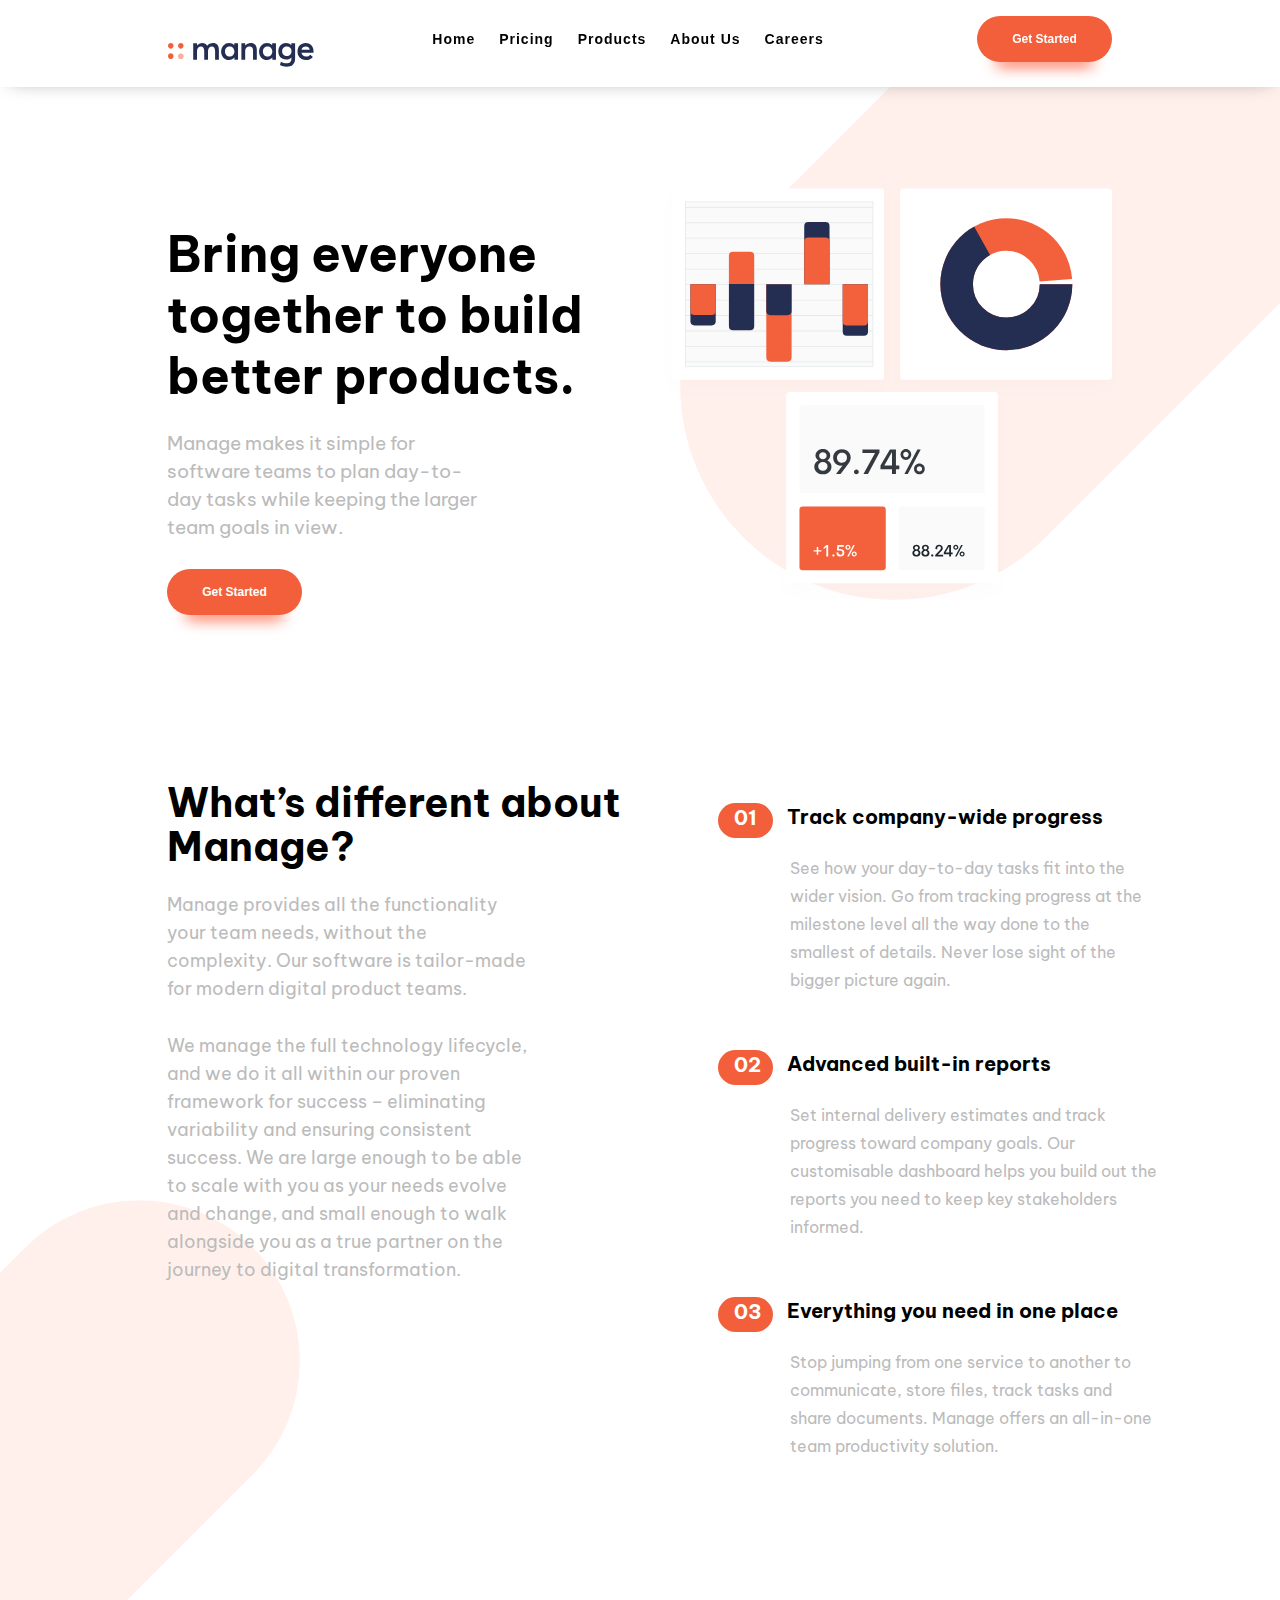
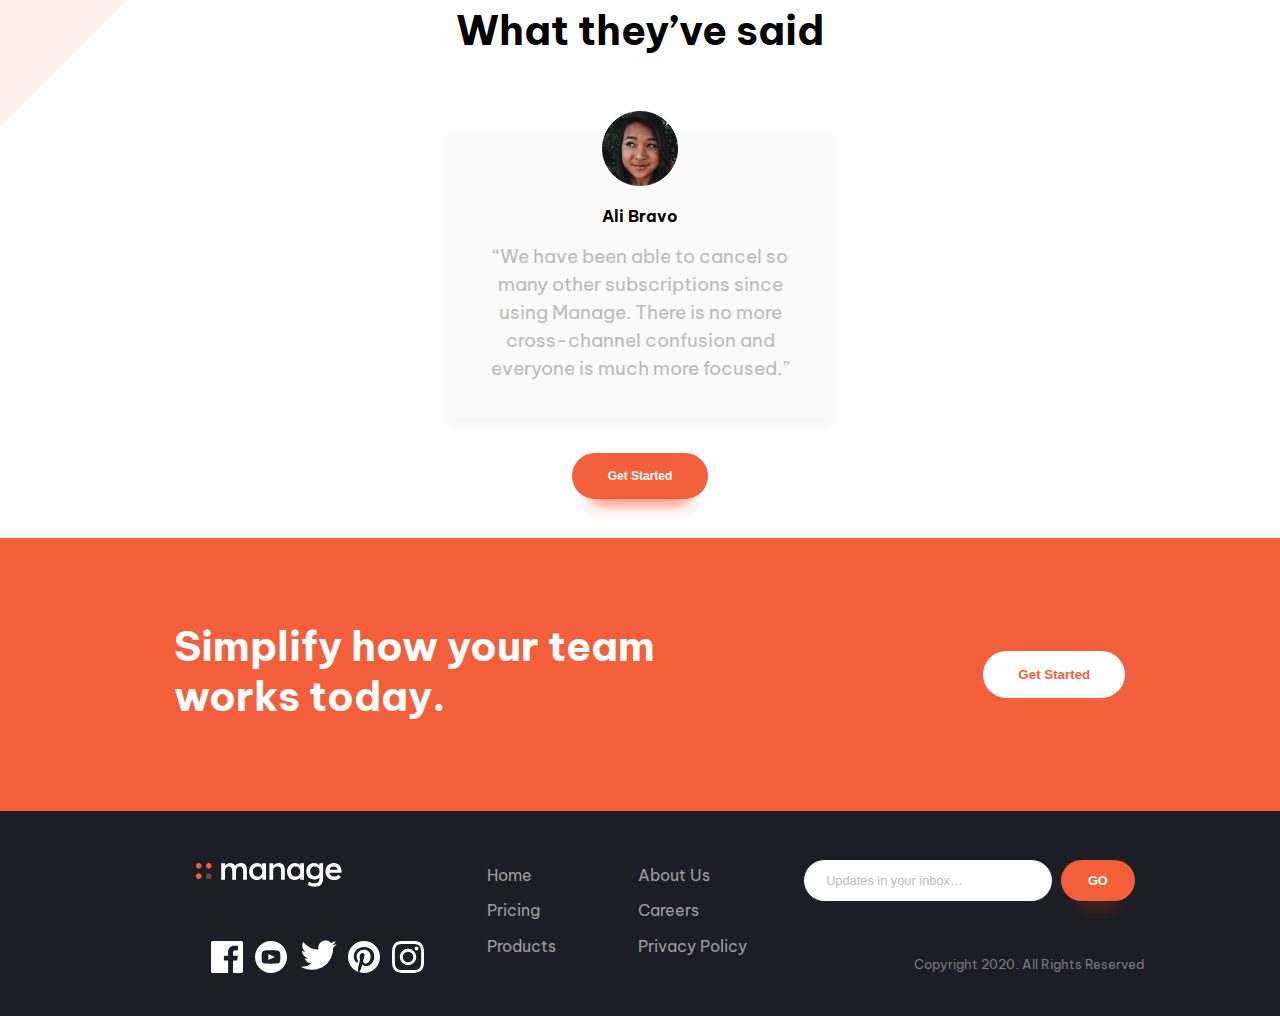
==== commit 6134a0b7: "Added products page and began styling" ====
--- a/index.html
+++ b/index.html
@@ -21,7 +21,7 @@
           <ul class="nav-links">
             <li><a href="index.html">Home</a></li>
             <li><a href="pricing.html">Pricing</a></li>
-            <li><a href="#">Product</a></li>
+            <li><a href="products.html">Products</a></li>
             <li><a href="about.html">About Us</a></li>
             <li><a href="careers.html">Careers</a></li>
           </ul>
@@ -131,7 +131,7 @@
           <ul class="footer-nav-left">
             <li><a href="index.html">Home</a></li>
             <li><a href="pricing.html">Pricing</a></li>
-            <li><a href="#">Products</a></li>
+            <li><a href="products.html">Products</a></li>
             
           </ul>
           <ul class="footer-nav-right">
--- a/styles/style.css
+++ b/styles/style.css
@@ -142,7 +142,6 @@
   background-color: #f99076;
 }
 
-/************ STOPPED HERE ****************************************/
 .headline {
   display: -webkit-box;
   display: -ms-flexbox;
@@ -2086,7 +2085,7 @@
   h1 {
     text-align: left;
   }
-  .about-headline {
+  .pricing-headline {
     display: -webkit-box;
     display: -ms-flexbox;
     display: flex;
@@ -2107,8 +2106,36 @@
         -ms-flex: 1;
             flex: 1;
   }
+  .pricing-headline h2 {
+    font-size: 2.5rem;
+  }
+  .about-headline {
+    display: -webkit-box;
+    display: -ms-flexbox;
+    display: flex;
+    -webkit-box-orient: vertical;
+    -webkit-box-direction: normal;
+        -ms-flex-direction: column;
+            flex-direction: column;
+    -webkit-box-pack: center;
+        -ms-flex-pack: center;
+            justify-content: center;
+    -webkit-box-align: start;
+        -ms-flex-align: start;
+            align-items: flex-start;
+    padding: 0 1rem 0 1rem;
+    margin-bottom: -0.25rem;
+    margin-top: 4rem;
+    -webkit-box-flex: 1;
+        -ms-flex: 1;
+            flex: 1;
+  }
   .about-headline-text {
     text-align: left;
+  }
+  .pricing-headline-text {
+    text-align: left;
+    margin-bottom: 1.8rem;
   }
   .pricing-graph-img {
     -webkit-box-flex: 1;
